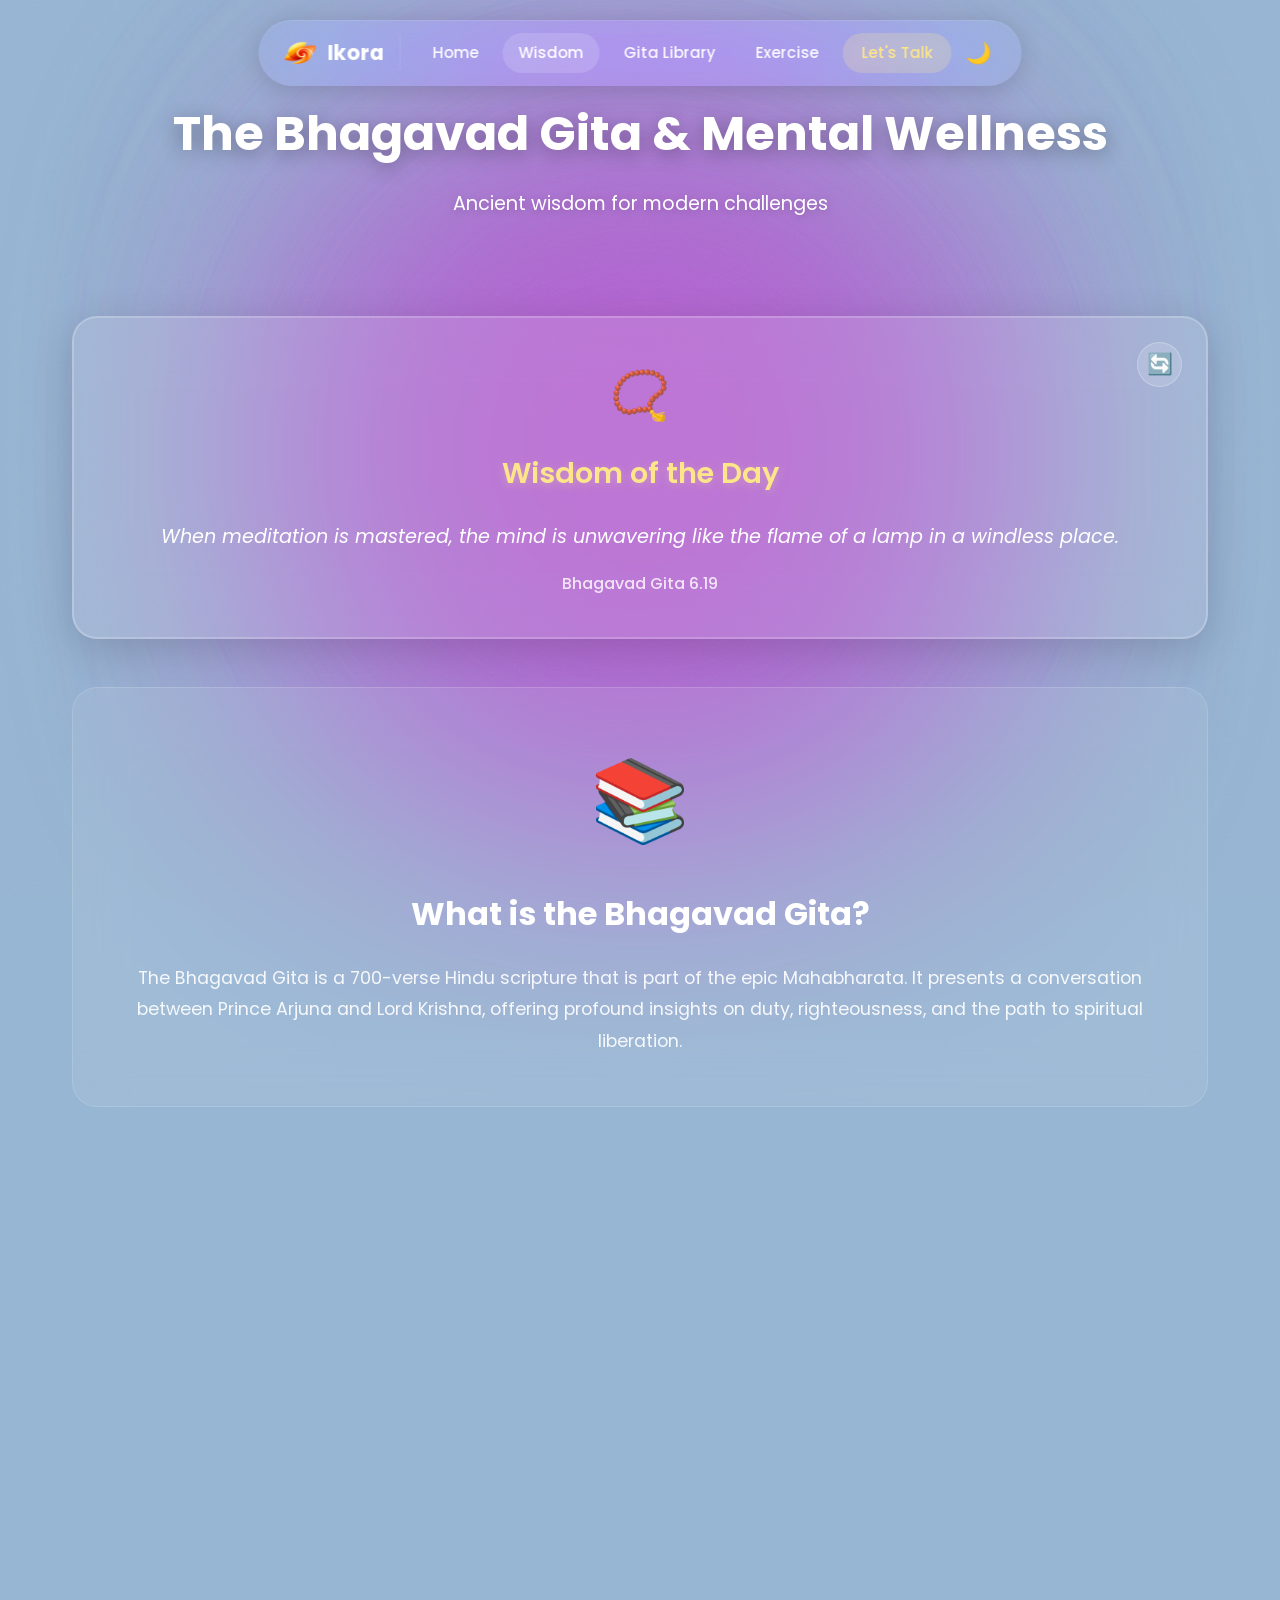
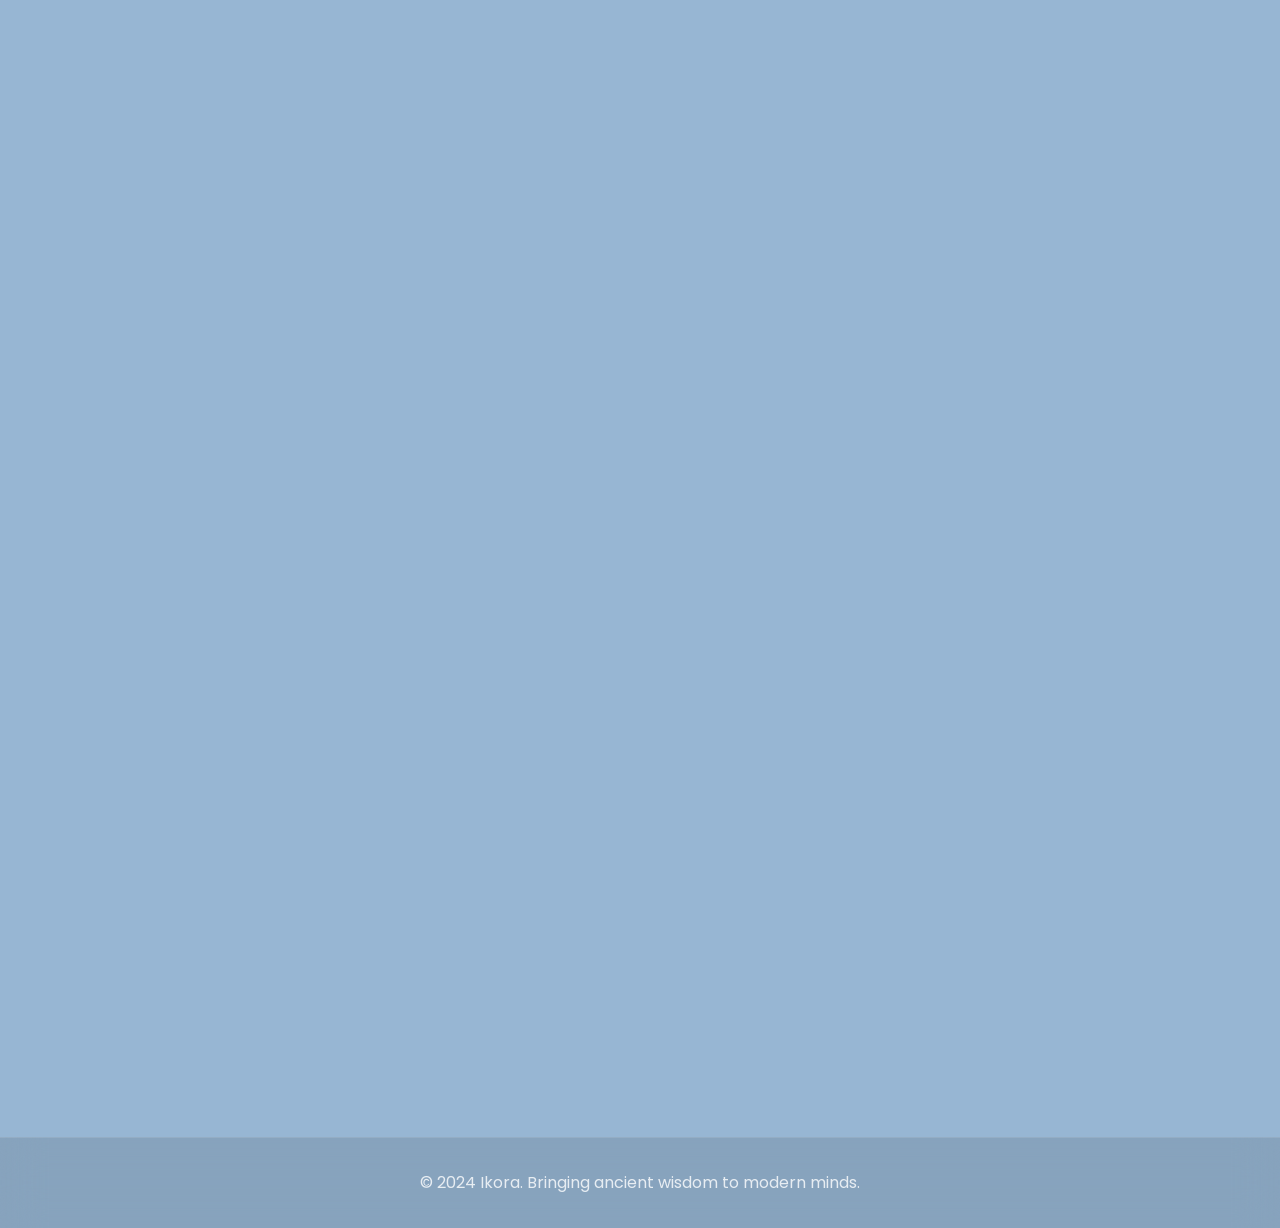
==== about.html @ c4dcc04f "Initial commit: Setup Ikora project structure and documentation - Added custom HTML/CSS/JS frontend " ====
<!DOCTYPE html>
<html lang="en">
<head>
    <meta charset="UTF-8">
    <meta name="viewport" content="width=device-width, initial-scale=1.0">
    <title>Wisdom - Ikora</title>
    <link rel="stylesheet" href="css/styles-new.css">
    <link rel="preconnect" href="https://fonts.googleapis.com">
    <link rel="preconnect" href="https://fonts.gstatic.com" crossorigin>
    <link href="https://fonts.googleapis.com/css2?family=Poppins:wght@300;400;500;600;700&display=swap" rel="stylesheet">
</head>
<body>
    <!-- Page Transition Overlay -->
    <div class="page-transition"></div>
    
    <!-- Background Color Orbs -->
    <div class="color-orb-bg orb-bg-1"></div>
    <div class="color-orb-bg orb-bg-2"></div>
    <div class="color-orb-bg orb-bg-3"></div>
    <div class="color-orb-bg orb-bg-4"></div>
    <div class="color-orb-bg orb-bg-5"></div>
    <div class="color-orb-bg orb-bg-6"></div>
    
    <nav class="navbar">
        <div class="nav-container">
            <div class="logo">
                <img src="assets/ikora.png" alt="Ikora Logo" class="logo-image">
                <span class="logo-text">Ikora</span>
            </div>
            <ul class="nav-links">
                <li><a href="index.html" class="page-link">Home</a></li>
                <li><a href="about.html" class="active page-link">Wisdom</a></li>
                <li><a href="gita-library.html" class="page-link">Gita Library</a></li>
                <li><a href="exercise.html" class="page-link">Exercise</a></li>
                <li><a href="auth.html" class="btn-nav page-link">Let's Talk</a></li>
                <li><button class="theme-toggle" id="themeToggle" title="Toggle Dark Mode">
                    <span class="theme-icon">🌙</span>
                </button></li>
            </ul>
        </div>
    </nav>

    <section class="about-hero">
        <h1>The Bhagavad Gita & Mental Wellness</h1>
        <p>Ancient wisdom for modern challenges</p>
    </section>

    <section class="content-section">
        <div class="content-container">
            <!-- Quote of the Day -->
            <div class="quote-of-day" id="quoteOfDay">
                <div class="quote-icon">📿</div>
                <h3 class="quote-title">Wisdom of the Day</h3>
                <p class="quote-text" id="quoteText"></p>
                <p class="quote-reference" id="quoteReference"></p>
                <button class="quote-refresh" id="refreshQuote" title="New Quote">🔄</button>
            </div>

            <div class="wisdom-card-transparent">
                <div class="wisdom-icon">📚</div>
                <h2>What is the Bhagavad Gita?</h2>
                <p>The Bhagavad Gita is a 700-verse Hindu scripture that is part of the epic Mahabharata. It presents a conversation between Prince Arjuna and Lord Krishna, offering profound insights on duty, righteousness, and the path to spiritual liberation.</p>
            </div>

            <div class="wisdom-card-transparent">
                <div class="wisdom-icon">🧘‍♀️</div>
                <h2>Mental Wellness Through Gita</h2>
                <p>The Gita addresses universal human concerns: anxiety, purpose, duty, and inner peace. Its teachings provide practical wisdom for managing stress, finding clarity, and cultivating mental resilience in daily life.</p>
            </div>

            <div class="key-teachings">
                <h2>Key Teachings for Wellness</h2>
                <div class="teachings-grid-flow">
                    <div class="teaching-flow-card">
                        <div class="teaching-icon">🎯</div>
                        <div class="teaching-number">1</div>
                        <h3>Detachment from Results</h3>
                        <p>Focus on your actions, not outcomes. This reduces anxiety and helps you stay present.</p>
                    </div>
                    <div class="flow-arrow">→</div>
                    <div class="teaching-flow-card">
                        <div class="teaching-icon">💡</div>
                        <div class="teaching-number">2</div>
                        <h3>Self-Knowledge</h3>
                        <p>Understanding your true nature brings peace and clarity beyond temporary emotions.</p>
                    </div>
                    <div class="flow-arrow">→</div>
                    <div class="teaching-flow-card">
                        <div class="teaching-icon">⚖️</div>
                        <div class="teaching-number">3</div>
                        <h3>Equanimity</h3>
                        <p>Maintain balance in success and failure, pleasure and pain.</p>
                    </div>
                    <div class="flow-arrow">→</div>
                    <div class="teaching-flow-card">
                        <div class="teaching-icon">🌟</div>
                        <div class="teaching-number">4</div>
                        <h3>Dharma (Purpose)</h3>
                        <p>Living aligned with your purpose brings fulfillment and reduces inner conflict.</p>
                    </div>
                </div>
            </div>

            <div class="cta-section-transparent">
                <div class="cta-icon"><img src="assets/ikora.png" alt="Ikora" class="cta-logo-image"></div>
                <h2>Ready to Experience This Wisdom?</h2>
                <p>Start your journey with our AI-powered Gita companion</p>
                <a href="auth.html" class="btn btn-primary">Let's Talk</a>
            </div>
        </div>
    </section>

    <footer class="footer">
        <p>&copy; 2024 Ikora. Bringing ancient wisdom to modern minds.</p>
    </footer>

    <script src="js/config.js"></script>
    <script src="js/script.js"></script>
</body>
</html>
---- css/styles-new.css ----
* {
    margin: 0;
    padding: 0;
    box-sizing: border-box;
}

:root {
    --sky-blue: #B8D4E8;
    --soft-purple: #A78BFA;
    --soft-pink: #F0ABFC;
    --soft-cyan: #67E8F9;
    --cream-yellow: #FDE68A;
    --white: #FFFFFF;
    --text-light: rgba(255, 255, 255, 0.95);
    --text-lighter: rgba(255, 255, 255, 0.75);
}

body {
    font-family: 'Poppins', sans-serif;
    background: #97b6d3;
    color: var(--white);
    line-height: 1.6;
    min-height: 100vh;
    position: relative;
    overflow-x: hidden;
    margin: 0;
    padding: 0;
}

/* Grain texture overlay */
body::before {
    content: '';
    position: fixed;
    top: 0;
    left: 0;
    width: 100%;
    height: 100%;
    background-image: url("data:image/svg+xml,%3Csvg viewBox='0 0 400 400' xmlns='http://www.w3.org/2000/svg'%3E%3Cfilter id='noiseFilter'%3E%3CfeTurbulence type='fractalNoise' baseFrequency='0.9' numOctaves='4' stitchTiles='stitch'/%3E%3C/filter%3E%3Crect width='100%25' height='100%25' filter='url(%23noiseFilter)'/%3E%3C/svg%3E");
    opacity: 0.05;
    pointer-events: none;
    z-index: 1;
}

/* Animated Color Orb Effect Behind IKORA - REMOVED */
.color-orb {
    display: none;
}

/* Additional background orbs - CIRCULAR MOTION AROUND IKORA */
.color-orb-bg {
    position: fixed;
    border-radius: 50%;
    filter: blur(140px);
    z-index: 0;
    pointer-events: none;
}

.orb-bg-1 {
    width: 550px;
    height: 550px;
    background: radial-gradient(circle, rgba(138, 43, 226, 0.85), rgba(147, 51, 234, 0.7));
    top: 50%;
    left: 50%;
    margin-left: -275px;
    margin-top: -275px;
    animation: orbCircle1 25s linear infinite;
}

.orb-bg-2 {
    width: 600px;
    height: 600px;
    background: radial-gradient(circle, rgba(236, 72, 153, 0.75), rgba(240, 171, 252, 0.85));
    top: 50%;
    left: 50%;
    margin-left: -300px;
    margin-top: -300px;
    animation: orbCircle2 30s linear infinite;
}

.orb-bg-3 {
    width: 500px;
    height: 500px;
    background: radial-gradient(circle, rgba(34, 211, 238, 0.7), rgba(103, 232, 249, 0.8));
    top: 50%;
    left: 50%;
    margin-left: -250px;
    margin-top: -250px;
    animation: orbCircle3 28s linear infinite reverse;
}

.orb-bg-4 {
    width: 450px;
    height: 450px;
    background: radial-gradient(circle, rgba(147, 51, 234, 0.7), rgba(168, 85, 247, 0.6));
    top: 50%;
    left: 50%;
    margin-left: -225px;
    margin-top: -225px;
    animation: orbCircle4 32s linear infinite;
}

.orb-bg-5 {
    width: 520px;
    height: 520px;
    background: radial-gradient(circle, rgba(219, 39, 119, 0.65), rgba(236, 72, 153, 0.75));
    top: 50%;
    left: 50%;
    margin-left: -260px;
    margin-top: -260px;
    animation: orbCircle5 27s linear infinite reverse;
}

.orb-bg-6 {
    width: 480px;
    height: 480px;
    background: radial-gradient(circle, rgba(168, 85, 247, 0.6), rgba(192, 132, 252, 0.7));
    top: 50%;
    left: 50%;
    margin-left: -240px;
    margin-top: -240px;
    animation: orbCircle6 29s linear infinite;
}

@keyframes orbCircle1 {
    0% {
        transform: translate(0, -400px) scale(1);
    }
    25% {
        transform: translate(400px, 0) scale(1.1);
    }
    50% {
        transform: translate(0, 400px) scale(1);
    }
    75% {
        transform: translate(-400px, 0) scale(0.95);
    }
    100% {
        transform: translate(0, -400px) scale(1);
    }
}

@keyframes orbCircle2 {
    0% {
        transform: translate(-350px, -350px) scale(1);
    }
    25% {
        transform: translate(350px, -350px) scale(1.08);
    }
    50% {
        transform: translate(350px, 350px) scale(1);
    }
    75% {
        transform: translate(-350px, 350px) scale(0.98);
    }
    100% {
        transform: translate(-350px, -350px) scale(1);
    }
}

@keyframes orbCircle3 {
    0% {
        transform: translate(450px, 0) scale(1);
    }
    25% {
        transform: translate(0, 450px) scale(1.05);
    }
    50% {
        transform: translate(-450px, 0) scale(1);
    }
    75% {
        transform: translate(0, -450px) scale(0.96);
    }
    100% {
        transform: translate(450px, 0) scale(1);
    }
}

@keyframes orbCircle4 {
    0% {
        transform: translate(300px, -300px) scale(1);
    }
    25% {
        transform: translate(300px, 300px) scale(1.12);
    }
    50% {
        transform: translate(-300px, 300px) scale(1);
    }
    75% {
        transform: translate(-300px, -300px) scale(0.94);
    }
    100% {
        transform: translate(300px, -300px) scale(1);
    }
}

@keyframes orbCircle5 {
    0% {
        transform: translate(0, 380px) scale(1);
    }
    25% {
        transform: translate(-380px, 0) scale(1.06);
    }
    50% {
        transform: translate(0, -380px) scale(1);
    }
    75% {
        transform: translate(380px, 0) scale(0.97);
    }
    100% {
        transform: translate(0, 380px) scale(1);
    }
}

@keyframes orbCircle6 {
    0% {
        transform: translate(-420px, 0) scale(1);
    }
    25% {
        transform: translate(0, -420px) scale(1.09);
    }
    50% {
        transform: translate(420px, 0) scale(1);
    }
    75% {
        transform: translate(0, 420px) scale(0.93);
    }
    100% {
        transform: translate(-420px, 0) scale(1);
    }
}

@keyframes orbPulse {
    0%, 100% {
        transform: scale(1);
        opacity: 0.8;
    }
    50% {
        transform: scale(1.08);
        opacity: 0.9;
    }
}

@keyframes orbMove {
    0%, 100% {
        transform: translate(0, 0) rotate(0deg);
    }
    25% {
        transform: translate(15px, -15px) rotate(90deg);
    }
    50% {
        transform: translate(0, -20px) rotate(180deg);
    }
    75% {
        transform: translate(-15px, -15px) rotate(270deg);
    }
}

/* Chevron Arrows - HIDDEN */
.chevron-decoration {
    display: none;
}

/* Twinkling Blurry Stars */
.stars-container {
    position: fixed;
    top: 0;
    left: 0;
    width: 100%;
    height: 100%;
    z-index: 1;
    pointer-events: none;
    overflow: hidden;
}

.twinkle-star {
    position: absolute;
    background: white;
    border-radius: 50%;
    animation: starTwinkle 3s ease-in-out infinite;
}

.star-tiny {
    width: 1px;
    height: 1px;
    box-shadow: 0 0 4px 2px rgba(255, 255, 255, 0.9), 0 0 8px 4px rgba(255, 255, 255, 0.6);
}

.star-small {
    width: 2px;
    height: 2px;
    box-shadow: 0 0 6px 3px rgba(255, 255, 255, 1), 0 0 12px 6px rgba(255, 255, 255, 0.7);
}

@keyframes starTwinkle {
    0%, 100% {
        opacity: 0.2;
        transform: scale(0.8);
    }
    50% {
        opacity: 1;
        transform: scale(1.2);
    }
}

/* Navbar - Floating Dock Design */
.navbar {
    background: transparent;
    border: none;
    outline: none;
    position: fixed;
    top: 20px;
    left: 50%;
    transform: translateX(-50%);
    z-index: 1000;
    width: auto;
    max-width: 95%;
    padding: 0;
}

.nav-container {
    max-width: auto;
    margin: 0;
    padding: 0.8rem 1.5rem;
    display: flex;
    justify-content: center;
    align-items: center;
    gap: 1rem;
    background: rgba(255, 255, 255, 0.08);
    backdrop-filter: blur(40px) saturate(180%);
    -webkit-backdrop-filter: blur(40px) saturate(180%);
    border: none;
    outline: none;
    border-radius: 50px;
    box-shadow: 0 4px 24px rgba(0, 0, 0, 0.15),
                inset 0 1px 0 rgba(255, 255, 255, 0.1);
    position: relative;
    min-height: 60px;
    white-space: nowrap;
}

.logo {
    display: flex;
    align-items: center;
    gap: 0.6rem;
    font-size: 1.3rem;
    font-weight: 700;
    color: var(--white);
    text-decoration: none;
    padding-right: 1rem;
    border-right: 1px solid rgba(255, 255, 255, 0.1);
}

.logo-image {
    width: 35px;
    height: 35px;
    object-fit: contain;
    animation: float 3s ease-in-out infinite;
}

.logo-text {
    font-size: 1.3rem;
}

.om-symbol {
    font-size: 2rem;
    animation: float 3s ease-in-out infinite;
}

@keyframes float {
    0%, 100% { transform: translateY(0); }
    50% { transform: translateY(-8px); }
}

.nav-links {
    display: flex;
    list-style: none;
    gap: 0.5rem;
    align-items: center;
    flex-wrap: nowrap;
    margin: 0;
    padding: 0;
}

.nav-links li {
    margin: 0;
    flex-shrink: 0;
}

.nav-links a {
    text-decoration: none;
    color: var(--text-light);
    font-weight: 500;
    font-size: 0.95rem;
    transition: all 0.3s;
    position: relative;
    padding: 0.5rem 1rem;
    border-radius: 25px;
    display: block;
}

.nav-links a:hover,
.nav-links a.active {
    background: rgba(255, 255, 255, 0.15);
    color: var(--white);
}

.nav-links a::after {
    display: none;
}

.btn-nav {
    background: rgba(253, 230, 138, 0.2) !important;
    backdrop-filter: blur(10px);
    padding: 0.5rem 1.2rem !important;
    border-radius: 25px !important;
    border: none !important;
    color: var(--cream-yellow) !important;
    font-weight: 600;
}

.btn-nav:hover {
    background: rgba(253, 230, 138, 0.3) !important;
    transform: translateY(-2px);
    box-shadow: 0 4px 12px rgba(253, 230, 138, 0.3);
}

.theme-toggle {
    background: transparent;
    border: none;
    border-radius: 50%;
    width: 38px;
    height: 38px;
    display: flex;
    align-items: center;
    justify-content: center;
    cursor: pointer;
    transition: all 0.3s ease;
    font-size: 1.1rem;
    padding: 0;
    position: relative;
    z-index: 10;
}

.theme-toggle:hover {
    background: rgba(255, 255, 255, 0.15);
    transform: rotate(180deg) scale(1.1);
}

.theme-icon {
    font-size: 1.3rem;
    display: block;
}

.user-greeting {
    color: var(--text-light);
    font-weight: 500;
    padding: 0.5rem 1rem;
    background: rgba(255, 255, 255, 0.1);
    border-radius: 25px;
    font-size: 0.9rem;
    white-space: nowrap;
    max-width: 150px;
    overflow: hidden;
    text-overflow: ellipsis;
}

/* Hero Section - Main Design from Image */
.hero {
    max-width: 100%;
    margin: 0;
    padding: 0;
    min-height: 100vh;
    display: flex;
    align-items: center;
    justify-content: center;
    position: relative;
    z-index: 2;
    padding-top: 80px;
}

.hero-content-center {
    text-align: center;
    width: 100%;
    padding: 2rem;
    position: relative;
    z-index: 2;
}

/* Position color orb behind IKORA text */
.hero-content-center .color-orb {
    position: absolute;
    top: 50%;
    left: 50%;
    transform: translate(-50%, -50%);
    z-index: 0;
}

.hero-tagline-top {
    font-size: 1rem;
    color: rgba(255, 255, 255, 0.95);
    margin-bottom: 2rem;
    font-weight: 400;
    letter-spacing: 0.3px;
    animation: fadeInSlideRight 1s ease-out 0.5s backwards;
    position: absolute;
    top: 10%;
    right: 5%;
    z-index: 2;
    text-align: right;
    max-width: 400px;
}

.hero-title-large {
    font-size: 12rem;
    font-weight: 700;
    color: var(--cream-yellow);
    letter-spacing: 0.1em;
    margin: 0;
    text-shadow: 0 0 40px rgba(253, 230, 138, 0.4),
                 0 0 80px rgba(253, 230, 138, 0.2);
    animation: titleGlow 4s ease-in-out infinite, popUpFromBottom 1.5s cubic-bezier(0.68, -0.55, 0.265, 1.55);
    line-height: 1;
    position: relative;
    z-index: 2;
}

@keyframes popUpFromBottom {
    0% {
        transform: translateY(200px) scale(0.5);
        opacity: 0;
    }
    100% {
        transform: translateY(0) scale(1);
        opacity: 1;
    }
}

@keyframes titleGlow {
    0%, 100% {
        text-shadow: 0 0 40px rgba(253, 230, 138, 0.4),
                     0 0 80px rgba(253, 230, 138, 0.2);
    }
    50% {
        text-shadow: 0 0 60px rgba(253, 230, 138, 0.6),
                     0 0 100px rgba(253, 230, 138, 0.3);
    }
}

@keyframes fadeIn {
    from { opacity: 0; }
    to { opacity: 1; }
}

@keyframes fadeInUp {
    from {
        opacity: 0;
        transform: translateY(30px);
    }
    to {
        opacity: 1;
        transform: translateY(0);
    }
}

.hero-tagline-bottom {
    font-size: 1.1rem;
    color: rgba(255, 255, 255, 0.95);
    margin-top: 3rem;
    font-weight: 400;
    letter-spacing: 0.3px;
    animation: fadeInSlideLeft 1s ease-out 0.7s backwards;
    position: absolute;
    bottom: 15%;
    left: 3%;
    z-index: 2;
    text-align: left;
    max-width: 400px;
}

@keyframes fadeInSlideRight {
    0% {
        transform: translateX(-50px);
        opacity: 0;
    }
    100% {
        transform: translateX(0);
        opacity: 1;
    }
}

@keyframes fadeInSlideLeft {
    0% {
        transform: translateX(50px);
        opacity: 0;
    }
    100% {
        transform: translateX(0);
        opacity: 1;
    }
}
/* Buttons */
.btn {
    padding: 1rem 2.5rem;
    border-radius: 50px;
    text-decoration: none;
    font-weight: 600;
    transition: all 0.3s ease;
    display: inline-block;
    border: none;
    cursor: pointer;
    font-size: 1rem;
}

.btn-primary {
    background: rgba(253, 230, 138, 0.9);
    color: #6B3B4A;
    border: 2px solid rgba(255, 255, 255, 0.3);
    box-shadow: 0 8px 32px rgba(253, 230, 138, 0.3);
}

.btn-primary:hover {
    background: rgba(253, 230, 138, 1);
    transform: translateY(-3px);
    box-shadow: 0 12px 40px rgba(253, 230, 138, 0.5);
}

.btn-secondary {
    background: rgba(255, 255, 255, 0.15);
    color: var(--white);
    border: 2px solid rgba(255, 255, 255, 0.3);
    backdrop-filter: blur(10px);
}

.btn-secondary:hover {
    background: rgba(255, 255, 255, 0.25);
    transform: translateY(-3px);
}

/* Features Section */
.features {
    max-width: 1200px;
    margin: 4rem auto;
    padding: 4rem 2rem;
    position: relative;
    z-index: 2;
}

.section-title {
    text-align: center;
    font-size: 2.5rem;
    color: var(--white);
    margin-bottom: 3rem;
    text-shadow: 0 2px 20px rgba(0, 0, 0, 0.1);
}

.features-grid {
    display: grid;
    grid-template-columns: repeat(auto-fit, minmax(280px, 1fr));
    gap: 2rem;
}

.feature-card {
    background: rgba(255, 255, 255, 0.1);
    backdrop-filter: blur(20px);
    border: 1px solid rgba(255, 255, 255, 0.2);
    padding: 2.5rem;
    border-radius: 25px;
    text-align: center;
    transition: all 0.3s ease;
}

.feature-card:hover {
    transform: translateY(-10px);
    background: rgba(255, 255, 255, 0.15);
    box-shadow: 0 20px 60px rgba(0, 0, 0, 0.15);
}

.feature-icon {
    font-size: 3.5rem;
    margin-bottom: 1rem;
}

.feature-card h3 {
    color: var(--white);
    margin-bottom: 0.8rem;
    font-size: 1.3rem;
}

.feature-card p {
    color: var(--text-lighter);
    line-height: 1.6;
}

/* About Ikora Section */
.about-ikora {
    padding: 4rem 2rem;
    position: relative;
    z-index: 2;
}

/* Quote of the Day */
.quote-of-day {
    background: rgba(255, 255, 255, 0.12);
    backdrop-filter: blur(30px);
    border: 2px solid rgba(255, 255, 255, 0.2);
    border-radius: 25px;
    padding: 2.5rem;
    margin-bottom: 3rem;
    text-align: center;
    position: relative;
    box-shadow: 0 10px 40px rgba(0, 0, 0, 0.15);
    transition: all 0.3s ease;
}

.quote-of-day:hover {
    transform: translateY(-5px);
    box-shadow: 0 15px 50px rgba(0, 0, 0, 0.2);
}

.quote-icon {
    font-size: 3rem;
    margin-bottom: 1rem;
    animation: float 3s ease-in-out infinite;
}

.quote-title {
    font-size: 1.8rem;
    color: var(--cream-yellow);
    margin-bottom: 1.5rem;
    font-weight: 600;
    text-shadow: 0 2px 10px rgba(253, 230, 138, 0.3);
}

.quote-text {
    font-size: 1.2rem;
    line-height: 1.8;
    color: var(--white);
    font-style: italic;
    margin-bottom: 1rem;
    padding: 0 1rem;
    transition: opacity 0.3s ease;
}

.quote-reference {
    font-size: 1rem;
    color: rgba(255, 255, 255, 0.8);
    font-weight: 500;
    transition: opacity 0.3s ease;
}

.quote-refresh {
    position: absolute;
    top: 1.5rem;
    right: 1.5rem;
    background: rgba(255, 255, 255, 0.15);
    border: 1px solid rgba(255, 255, 255, 0.25);
    border-radius: 50%;
    width: 45px;
    height: 45px;
    display: flex;
    align-items: center;
    justify-content: center;
    cursor: pointer;
    font-size: 1.3rem;
    transition: all 0.3s ease;
}

.quote-refresh:hover {
    background: rgba(255, 255, 255, 0.25);
    transform: rotate(180deg) scale(1.1);
}

/* Testimonials Section */
.testimonials-section {
    margin-top: 4rem;
    padding: 3rem 0;
}

.testimonials-carousel {
    position: relative;
    max-width: 800px;
    margin: 0 auto;
    padding: 0 60px;
}

.testimonials-container {
    position: relative;
    min-height: 350px;
}

.testimonial-card {
    background: rgba(255, 255, 255, 0.1);
    backdrop-filter: blur(25px);
    border: 1px solid rgba(255, 255, 255, 0.2);
    border-radius: 25px;
    padding: 2.5rem;
    position: absolute;
    top: 0;
    left: 0;
    width: 100%;
    opacity: 0;
    transform: translateX(100px);
    transition: all 0.5s ease;
    pointer-events: none;
}

.testimonial-card.active {
    opacity: 1;
    transform: translateX(0);
    pointer-events: auto;
}

.testimonial-stars {
    font-size: 1.5rem;
    margin-bottom: 1.5rem;
    text-align: center;
}

.testimonial-text {
    font-size: 1.1rem;
    line-height: 1.8;
    color: var(--white);
    font-style: italic;
    margin-bottom: 2rem;
    text-align: center;
}

.testimonial-author {
    display: flex;
    align-items: center;
    justify-content: center;
    gap: 1rem;
}

.author-avatar {
    width: 60px;
    height: 60px;
    background: rgba(255, 255, 255, 0.15);
    border: 2px solid rgba(255, 255, 255, 0.25);
    border-radius: 50%;
    display: flex;
    align-items: center;
    justify-content: center;
    font-size: 2rem;
}

.author-info {
    text-align: left;
}

.author-name {
    font-size: 1.1rem;
    font-weight: 600;
    color: var(--white);
    margin: 0;
}

.author-role {
    font-size: 0.9rem;
    color: rgba(255, 255, 255, 0.7);
    margin: 0;
}

.carousel-btn {
    position: absolute;
    top: 50%;
    transform: translateY(-50%);
    background: rgba(255, 255, 255, 0.15);
    border: 1px solid rgba(255, 255, 255, 0.25);
    border-radius: 50%;
    width: 50px;
    height: 50px;
    display: flex;
    align-items: center;
    justify-content: center;
    font-size: 2rem;
    color: var(--white);
    cursor: pointer;
    transition: all 0.3s ease;
    z-index: 10;
}

.carousel-btn:hover {
    background: rgba(255, 255, 255, 0.25);
    transform: translateY(-50%) scale(1.1);
}

.prev-btn {
    left: 0;
}

.next-btn {
    right: 0;
}

.carousel-dots {
    display: flex;
    justify-content: center;
    gap: 0.8rem;
    margin-top: 2rem;
}

.carousel-dot {
    width: 12px;
    height: 12px;
    background: rgba(255, 255, 255, 0.3);
    border-radius: 50%;
    cursor: pointer;
    transition: all 0.3s ease;
}

.carousel-dot.active {
    background: var(--cream-yellow);
    transform: scale(1.3);
}

.carousel-dot:hover {
    background: rgba(255, 255, 255, 0.5);
}

/* Breathing Exercise */
.breathing-exercise {
    margin-top: 4rem;
    padding: 3rem 2rem;
    text-align: center;
    background: rgba(255, 255, 255, 0.08);
    backdrop-filter: blur(25px);
    border: 1px solid rgba(255, 255, 255, 0.15);
    border-radius: 30px;
}

.breathing-subtitle {
    font-size: 1.1rem;
    color: rgba(255, 255, 255, 0.8);
    margin-bottom: 2rem;
}

.breathing-container {
    display: flex;
    justify-content: center;
    align-items: center;
    min-height: 350px;
    margin-bottom: 2rem;
}

.breathing-circle-animated {
    width: 150px;
    height: 150px;
    border-radius: 50%;
    background: linear-gradient(135deg, var(--soft-purple), var(--soft-pink));
    display: flex;
    align-items: center;
    justify-content: center;
    box-shadow: 0 0 30px rgba(167, 139, 250, 0.4);
    transition: all 0.3s ease;
}

.breathing-circle-animated.active.inhale {
    animation: breatheIn 4s ease-in-out;
}

.breathing-circle-animated.active.exhale {
    animation: breatheOut 4s ease-in-out;
}

.breathing-circle-animated.active.hold {
    transform: scale(1);
}

.breathing-text {
    font-size: 1.3rem;
    font-weight: 600;
    color: var(--white);
    text-shadow: 0 2px 10px rgba(0, 0, 0, 0.3);
}

@keyframes breatheIn {
    0% {
        transform: scale(1);
        box-shadow: 0 0 30px rgba(167, 139, 250, 0.4);
    }
    100% {
        transform: scale(1.8);
        box-shadow: 0 0 60px rgba(167, 139, 250, 0.8);
    }
}

@keyframes breatheOut {
    0% {
        transform: scale(1.8);
        box-shadow: 0 0 60px rgba(167, 139, 250, 0.8);
    }
    100% {
        transform: scale(1);
        box-shadow: 0 0 30px rgba(167, 139, 250, 0.4);
    }
}

/* Breathing Exercise - Additional Styles */
.breathing-description {
    font-size: 1rem;
    line-height: 1.8;
    color: rgba(255, 255, 255, 0.85);
    margin-bottom: 2rem;
    text-align: center;
    max-width: 800px;
    margin-left: auto;
    margin-right: auto;
}

.breathing-benefits {
    margin-top: 3rem;
    padding-top: 3rem;
    border-top: 1px solid rgba(255, 255, 255, 0.15);
}

.breathing-benefits h3 {
    font-size: 1.8rem;
    color: var(--white);
    text-align: center;
    margin-bottom: 2rem;
}

/* Coming Soon Section */
.coming-soon-section {
    margin-top: 4rem;
    padding: 3rem 0;
}

.coming-soon-grid {
    display: grid;
    grid-template-columns: repeat(auto-fit, minmax(280px, 1fr));
    gap: 2rem;
    margin-top: 2rem;
}

.coming-soon-card {
    background: rgba(255, 255, 255, 0.08);
    backdrop-filter: blur(25px);
    border: 1px solid rgba(255, 255, 255, 0.15);
    border-radius: 25px;
    padding: 2.5rem;
    text-align: center;
    position: relative;
    transition: all 0.3s ease;
}

.coming-soon-card:hover {
    transform: translateY(-5px);
    background: rgba(255, 255, 255, 0.12);
    box-shadow: 0 15px 50px rgba(0, 0, 0, 0.2);
}

.coming-soon-icon {
    font-size: 4rem;
    margin-bottom: 1.5rem;
    animation: float 3s ease-in-out infinite;
}

.coming-soon-card h3 {
    font-size: 1.5rem;
    color: var(--white);
    margin-bottom: 1rem;
}

.coming-soon-card p {
    color: rgba(255, 255, 255, 0.8);
    line-height: 1.6;
    margin-bottom: 1.5rem;
}

.coming-soon-badge {
    display: inline-block;
    background: linear-gradient(135deg, var(--soft-purple), var(--soft-pink));
    color: var(--white);
    padding: 0.5rem 1.2rem;
    border-radius: 20px;
    font-size: 0.85rem;
    font-weight: 600;
    box-shadow: 0 4px 15px rgba(167, 139, 250, 0.3);
}

.content-wrapper {
    max-width: 1200px;
    margin: 0 auto;
}

.intro-section, .how-it-works, .inspiration-section, .why-gita {
    margin-bottom: 4rem;
}

.content-title {
    font-size: 2.5rem;
    color: var(--white);
    text-align: center;
    margin-bottom: 2rem;
    text-shadow: 0 2px 20px rgba(0, 0, 0, 0.1);
}

.content-text {
    font-size: 1.1rem;
    line-height: 1.8;
    color: var(--text-light);
    margin-bottom: 1.5rem;
    text-align: justify;
    padding: 1.5rem 2rem;
}

.work-steps {
    display: grid;
    grid-template-columns: repeat(auto-fit, minmax(300px, 1fr));
    gap: 2rem;
    margin-top: 2rem;
}

.step-card {
    background: rgba(255, 255, 255, 0.1);
    backdrop-filter: blur(20px);
    padding: 2rem;
    border-radius: 20px;
    border: 1px solid rgba(255, 255, 255, 0.2);
    text-align: center;
    transition: all 0.3s ease;
}

.step-card:hover {
    transform: translateY(-10px);
    background: rgba(255, 255, 255, 0.15);
}

.step-number {
    width: 60px;
    height: 60px;
    background: linear-gradient(135deg, var(--soft-purple), var(--soft-pink));
    border-radius: 50%;
    display: flex;
    align-items: center;
    justify-content: center;
    font-size: 2rem;
    font-weight: bold;
    color: var(--white);
    margin: 0 auto 1.5rem;
}

.step-card h3 {
    font-size: 1.5rem;
    color: var(--white);
    margin-bottom: 1rem;
}

.step-card p {
    color: var(--text-lighter);
    line-height: 1.6;
}

.benefits-grid {
    display: flex;
    flex-wrap: nowrap;
    justify-content: center;
    align-items: stretch;
    gap: 1.5rem;
    margin-top: 2rem;
    overflow-x: auto;
    padding: 1rem 0;
}

.benefit-item {
    background: rgba(255, 255, 255, 0.1);
    backdrop-filter: blur(20px);
    padding: 2rem;
    border-radius: 20px;
    border: 1px solid rgba(255, 255, 255, 0.2);
    text-align: center;
    transition: all 0.3s ease;
    flex: 0 0 auto;
    width: 220px;
    min-width: 220px;
    display: flex;
    flex-direction: column;
    justify-content: flex-start;
}

.benefit-item:hover {
    transform: scale(1.05);
    background: rgba(255, 255, 255, 0.15);
}

.benefit-icon {
    font-size: 3rem;
    display: block;
    margin-bottom: 1rem;
}

.benefit-item h4 {
    font-size: 1.3rem;
    color: var(--white);
    margin-bottom: 1rem;
}

.benefit-item p {
    color: var(--text-lighter);
    line-height: 1.6;
}

.cta-final {
    text-align: center;
    padding: 3rem 2rem;
    background: rgba(255, 255, 255, 0.1);
    backdrop-filter: blur(20px);
    border-radius: 30px;
    border: 1px solid rgba(255, 255, 255, 0.2);
    margin-top: 4rem;
}

.cta-final h2 {
    font-size: 2.5rem;
    color: var(--white);
    margin-bottom: 1rem;
}

.cta-final p {
    font-size: 1.2rem;
    color: var(--text-light);
    margin-bottom: 2rem;
}

.btn-large {
    padding: 1.2rem 3rem;
    font-size: 1.2rem;
}

/* Dashboard & Chat Styles */
.dashboard-container {
    display: grid;
    grid-template-columns: 320px 1fr;
    max-width: 1400px;
    margin: 0 auto;
    min-height: calc(100vh - 80px);
    position: relative;
    z-index: 2;
}

.sidebar {
    background: rgba(255, 255, 255, 0.08);
    backdrop-filter: blur(20px);
    border-right: 1px solid rgba(255, 255, 255, 0.15);
    padding: 2rem;
}

.user-profile {
    text-align: center;
    margin-bottom: 2rem;
    padding-bottom: 2rem;
    border-bottom: 1px solid rgba(255, 255, 255, 0.15);
}

.user-avatar {
    width: 90px;
    height: 90px;
    background: rgba(255, 255, 255, 0.15);
    border: 2px solid rgba(255, 255, 255, 0.25);
    border-radius: 50%;
    display: flex;
    align-items: center;
    justify-content: center;
    font-size: 2.5rem;
    margin: 0 auto 1rem;
}

.user-name {
    color: var(--white);
}

.chat-container-single {
    min-height: 100vh;
    display: flex;
    align-items: center;
    justify-content: center;
    padding: 6rem 2rem 2rem;
    position: relative;
    z-index: 2;
}

.chat-card-glass {
    width: 100%;
    max-width: 900px;
    height: 85vh;
    background: rgba(255, 255, 255, 0.08);
    backdrop-filter: blur(30px);
    border: 1px solid rgba(255, 255, 255, 0.15);
    border-radius: 30px;
    display: flex;
    flex-direction: column;
    overflow: hidden;
}

.chat-header-single {
    display: flex;
    align-items: center;
    gap: 1.5rem;
    padding: 2rem 2.5rem;
    background: rgba(255, 255, 255, 0.1);
    border-bottom: 1px solid rgba(255, 255, 255, 0.15);
}

.bot-avatar-header {
    font-size: 3.5rem;
    background: rgba(255, 255, 255, 0.15);
    width: 80px;
    height: 80px;
    border-radius: 50%;
    display: flex;
    align-items: center;
    justify-content: center;
    border: 2px solid rgba(255, 255, 255, 0.25);
}

.chat-avatar-image {
    width: 50px;
    height: 50px;
    object-fit: contain;
}

.header-text h2 {
    color: var(--white);
    font-size: 2rem;
    margin: 0 0 0.3rem 0;
}

.header-text p {
    color: var(--text-lighter);
    margin: 0;
    font-size: 1rem;
}

.chat-messages-single {
    flex: 1;
    overflow-y: auto;
    padding: 2rem 2.5rem;
    display: flex;
    flex-direction: column;
    gap: 1.5rem;
}

.chat-messages-single::-webkit-scrollbar {
    width: 8px;
}

.chat-messages-single::-webkit-scrollbar-track {
    background: rgba(255, 255, 255, 0.05);
}

.chat-messages-single::-webkit-scrollbar-thumb {
    background: rgba(255, 255, 255, 0.2);
    border-radius: 10px;
}

.message {
    display: flex;
    gap: 1rem;
    align-items: flex-start;
}

.bot-message {
    align-self: flex-start;
}

.user-message {
    align-self: flex-end;
    flex-direction: row-reverse;
}

.message-avatar {
    font-size: 2.5rem;
    flex-shrink: 0;
}

.message-avatar-image {
    width: 40px;
    height: 40px;
    object-fit: contain;
}

.message-content {
    background: rgba(255, 255, 255, 0.95);
    padding: 1rem 1.5rem;
    border-radius: 20px;
    max-width: 70%;
    box-shadow: 0 2px 10px rgba(0, 0, 0, 0.1);
}

.message-content p {
    margin: 0;
    color: #333;
    line-height: 1.6;
}

.user-message .message-content {
    background: linear-gradient(135deg, var(--soft-purple), var(--soft-pink));
    color: var(--white);
}

.user-message .message-content p {
    color: white;
}

.chat-input-single {
    padding: 1.5rem 2.5rem 2rem;
    background: rgba(255, 255, 255, 0.1);
    border-top: 1px solid rgba(255, 255, 255, 0.15);
}

.chat-form {
    display: flex;
    gap: 1rem;
}

#chatInput {
    flex: 1;
    padding: 1rem 1.5rem;
    background: rgba(255, 255, 255, 0.1);
    border: 1px solid rgba(255, 255, 255, 0.2);
    border-radius: 50px;
    color: var(--white);
    font-size: 1rem;
    outline: none;
    transition: all 0.3s ease;
    font-family: 'Poppins', sans-serif;
}

#chatInput::placeholder {
    color: rgba(255, 255, 255, 0.5);
}

#chatInput:focus {
    background: rgba(255, 255, 255, 0.15);
    border-color: rgba(255, 255, 255, 0.3);
}

.send-btn-single {
    padding: 1rem 2.5rem;
    background: linear-gradient(135deg, var(--soft-purple), var(--soft-pink));
    backdrop-filter: blur(10px);
    border: 1px solid rgba(255, 255, 255, 0.3);
    border-radius: 50px;
    color: var(--white);
    font-size: 1rem;
    font-weight: 600;
    cursor: pointer;
    transition: all 0.3s ease;
    box-shadow: 0 4px 15px rgba(167, 139, 250, 0.3);
}

.send-btn-single:hover {
    transform: translateY(-2px);
    box-shadow: 0 6px 25px rgba(167, 139, 250, 0.5);
    background: linear-gradient(135deg, rgba(167, 139, 250, 1), rgba(240, 171, 252, 1));
}

/* Auth Page */
.auth-container {
    min-height: 100vh;
    display: flex;
    align-items: center;
    justify-content: center;
    padding: 6rem 2rem 2rem;
    position: relative;
    z-index: 2;
}

.auth-card-wrapper {
    width: 100%;
    max-width: 450px;
}

.auth-card {
    background: rgba(255, 255, 255, 0.1);
    backdrop-filter: blur(30px);
    border: 1px solid rgba(255, 255, 255, 0.25);
    border-radius: 30px;
    padding: 3rem 2.5rem;
    box-shadow: 0 8px 32px rgba(0, 0, 0, 0.2);
    animation: fadeInScale 0.6s ease-out;
}

@keyframes fadeInScale {
    from {
        opacity: 0;
        transform: scale(0.95);
    }
    to {
        opacity: 1;
        transform: scale(1);
    }
}

.auth-header {
    text-align: center;
    margin-bottom: 2rem;
}

.auth-icon {
    font-size: 4.5rem;
    margin-bottom: 1rem;
    animation: float 3s ease-in-out infinite;
}

.auth-logo-image {
    width: 80px;
    height: 80px;
    object-fit: contain;
}

.auth-header h2 {
    color: var(--white);
    font-size: 2rem;
    margin-bottom: 0.5rem;
}

.auth-header p {
    color: var(--text-lighter);
    font-size: 0.95rem;
}

.auth-form {
    margin-bottom: 1.5rem;
}

.form-group {
    margin-bottom: 1.5rem;
}

.form-group label {
    display: block;
    color: var(--white);
    font-weight: 500;
    margin-bottom: 0.5rem;
    font-size: 0.95rem;
}

.form-group input {
    width: 100%;
    padding: 1rem 1.2rem;
    background: rgba(255, 255, 255, 0.12);
    border: 1px solid rgba(255, 255, 255, 0.25);
    border-radius: 15px;
    color: var(--white);
    font-size: 1rem;
    font-family: inherit;
    transition: all 0.3s ease;
}

.form-group input:focus {
    outline: none;
    background: rgba(255, 255, 255, 0.18);
    border-color: rgba(255, 255, 255, 0.4);
    box-shadow: 0 0 0 3px rgba(255, 255, 255, 0.1);
}

.form-group input::placeholder {
    color: rgba(255, 255, 255, 0.5);
}

.form-group small {
    display: block;
    color: rgba(255, 255, 255, 0.5);
    font-size: 0.85rem;
    margin-top: 0.3rem;
}

.error-message {
    display: none;
    padding: 0.75rem 1rem;
    background: rgba(255, 107, 107, 0.2);
    border: 1px solid rgba(255, 107, 107, 0.4);
    border-radius: 10px;
    margin-bottom: 1rem;
    font-size: 0.9rem;
    text-align: center;
    color: var(--white);
}

.btn-full {
    width: 100%;
    padding: 1rem;
    font-size: 1.05rem;
    font-weight: 600;
}

.auth-divider {
    text-align: center;
    margin: 1.5rem 0;
    position: relative;
}

.auth-divider::before,
.auth-divider::after {
    content: '';
    position: absolute;
    top: 50%;
    width: 40%;
    height: 1px;
    background: rgba(255, 255, 255, 0.2);
}

.auth-divider::before {
    left: 0;
}

.auth-divider::after {
    right: 0;
}

.auth-divider span {
    color: rgba(255, 255, 255, 0.5);
    background: transparent;
    padding: 0 1rem;
    font-size: 0.9rem;
}

.auth-switch {
    text-align: center;
    color: var(--text-lighter);
    font-size: 0.95rem;
}

.auth-switch a {
    color: var(--white);
    font-weight: 600;
    text-decoration: none;
    transition: color 0.3s ease;
}

.auth-switch a:hover {
    color: var(--cream-yellow);
}

.user-greeting {
    color: var(--text-light);
    font-weight: 500;
    padding: 0.5rem 1rem;
    background: rgba(255, 255, 255, 0.1);
    border-radius: 20px;
    font-size: 0.9rem;
}

/* Footer */
.footer {
    background: rgba(0, 0, 0, 0.1);
    backdrop-filter: blur(20px);
    border-top: 1px solid rgba(255, 255, 255, 0.1);
    color: rgba(255, 255, 255, 0.8);
    text-align: center;
    padding: 2rem;
    margin-top: 4rem;
    position: relative;
    z-index: 2;
}

/* Particles - Disabled */
.particles {
    display: none;
}

.particle {
    display: none;
}

/* Responsive */
@media (max-width: 1200px) {
    .navbar {
        max-width: 98%;
    }
    
    .nav-container {
        padding: 0.7rem 1.2rem;
        gap: 0.7rem;
    }
    
    .nav-links {
        gap: 0.4rem;
    }
    
    .nav-links a {
        font-size: 0.88rem;
        padding: 0.45rem 0.85rem;
    }
    
    .user-greeting {
        font-size: 0.85rem;
        padding: 0.45rem 0.85rem;
        max-width: 120px;
    }
}

@media (max-width: 1024px) {
    .nav-container {
        padding: 0.7rem 1.2rem;
        gap: 0.8rem;
    }
    
    .nav-links {
        gap: 0.3rem;
    }
    
    .nav-links a {
        font-size: 0.9rem;
        padding: 0.4rem 0.8rem;
    }
    
    .logo {
        gap: 0.5rem;
        padding-right: 0.8rem;
    }
    
    .logo-image {
        width: 30px;
        height: 30px;
    }
    
    .logo-text {
        font-size: 1.1rem;
    }
}

@media (max-width: 768px) {
    .navbar {
        top: 10px;
        width: calc(100% - 20px);
        left: 10px;
        transform: none;
    }
    
    .nav-container {
        padding: 0.6rem 1rem;
        gap: 0.5rem;
        flex-wrap: wrap;
        justify-content: center;
    }
    
    .logo {
        padding-right: 0.5rem;
        border-right: none;
        width: 100%;
        justify-content: center;
        padding-bottom: 0.5rem;
        border-bottom: 1px solid rgba(255, 255, 255, 0.2);
    }
    
    .nav-links {
        gap: 0.3rem;
        font-size: 0.85rem;
        justify-content: center;
        width: 100%;
    }
    
    .nav-links a {
        font-size: 0.85rem;
        padding: 0.4rem 0.7rem;
    }
    
    .logo-image {
        width: 28px;
        height: 28px;
    }
    
    .logo-text {
        font-size: 1rem;
    }
    
    .theme-toggle {
        width: 34px;
        height: 34px;
        font-size: 1rem;
    }
    
    .btn-nav {
        padding: 0.4rem 1rem !important;
        font-size: 0.85rem !important;
    }
    
    .user-greeting {
        font-size: 0.8rem;
        padding: 0.4rem 0.8rem;
    }
    
    .hero-title-large {
        font-size: 5rem;
    }
    
    .hero-tagline-top {
        position: static;
        font-size: 0.9rem;
        max-width: 100%;
        text-align: center;
        margin-bottom: 2rem;
    }
    
    .hero-tagline-bottom {
        position: static;
        font-size: 0.9rem;
        max-width: 100%;
        text-align: center;
        margin-top: 2rem;
    }
    
    .dashboard-container {
        grid-template-columns: 1fr;
    }
    
    .sidebar {
        display: none;
    }
    
    .chat-card-glass {
        height: 90vh;
    }
    
    .chevron-decoration svg {
        width: 40px;
        height: 40px;
    }
    
    .chevron-top-left {
        top: 20px;
        left: 20px;
    }
    
    .chevron-bottom-right {
        bottom: 20px;
        right: 20px;
    }
    
    /* Testimonials responsive */
    .testimonials-carousel {
        padding: 0 50px;
    }
    
    .carousel-btn {
        width: 40px;
        height: 40px;
        font-size: 1.5rem;
    }
    
    .testimonial-text {
        font-size: 1rem;
    }
    
    /* Breathing exercise responsive */
    .breathing-circle-animated {
        width: 120px;
        height: 120px;
    }
    
    .breathing-text {
        font-size: 1.1rem;
    }
    
    /* Quote of day responsive */
    .quote-text {
        font-size: 1rem;
        padding: 0;
    }
    
    .quote-title {
        font-size: 1.5rem;
    }
    
    /* Benefits grid responsive */
    .benefits-grid {
        gap: 1rem;
        padding: 0.5rem;
    }
    
    .benefit-item {
        width: 200px;
        min-width: 200px;
        padding: 1.5rem;
    }
    
    .benefit-icon {
        font-size: 2.5rem;
    }
    
    .benefit-item h4 {
        font-size: 1.1rem;
    }
    
    .benefit-item p {
        font-size: 0.9rem;
    }
}

/* Wisdom Page - Transparent Cards */
.wisdom-card-transparent {
    background: rgba(255, 255, 255, 0.08);
    backdrop-filter: blur(25px);
    border: 1px solid rgba(255, 255, 255, 0.15);
    padding: 3rem;
    border-radius: 25px;
    margin-bottom: 2rem;
    transition: all 0.3s ease;
    text-align: center;
    min-height: 350px;
    display: flex;
    flex-direction: column;
    justify-content: center;
    align-items: center;
}

.wisdom-card-transparent:hover {
    background: rgba(255, 255, 255, 0.12);
    transform: translateY(-5px);
    box-shadow: 0 15px 50px rgba(0, 0, 0, 0.15);
}

.wisdom-icon {
    font-size: 5rem;
    margin-bottom: 1.5rem;
    animation: float 3s ease-in-out infinite;
}

.wisdom-card-transparent h2 {
    color: var(--white);
    margin-bottom: 1.5rem;
    font-size: 2rem;
    text-align: center;
}

.wisdom-card-transparent p {
    color: rgba(255, 255, 255, 0.9);
    line-height: 1.8;
    font-size: 1.1rem;
    text-align: center;
}

/* Key Teachings Section */
.key-teachings {
    margin-top: 4rem;
}

.key-teachings h2 {
    text-align: center;
    font-size: 2.5rem;
    color: var(--white);
    margin-bottom: 3rem;
}

/* Flowchart Design for Teachings */
.teachings-grid-flow {
    display: flex;
    align-items: center;
    justify-content: center;
    flex-wrap: nowrap;
    gap: 1rem;
    margin-top: 3rem;
    overflow-x: auto;
    padding: 1rem 0;
}

.teaching-flow-card {
    background: rgba(255, 255, 255, 0.08);
    backdrop-filter: blur(25px);
    border: 1px solid rgba(255, 255, 255, 0.15);
    padding: 1.5rem 1.2rem;
    border-radius: 20px;
    width: 200px;
    min-width: 200px;
    height: 380px;
    text-align: center;
    transition: all 0.3s ease;
    position: relative;
    display: flex;
    flex-direction: column;
    justify-content: flex-start;
    align-items: center;
    overflow: hidden;
    flex-shrink: 0;
}

.teaching-flow-card:hover {
    background: rgba(255, 255, 255, 0.12);
    transform: translateY(-10px) scale(1.05);
    box-shadow: 0 15px 40px rgba(0, 0, 0, 0.2);
}

.teaching-icon {
    font-size: 3rem;
    margin-bottom: 0.8rem;
    animation: bounce 2s infinite;
    flex-shrink: 0;
}

.teaching-flow-card .teaching-number {
    width: 45px;
    height: 45px;
    background: linear-gradient(135deg, var(--soft-purple), var(--soft-pink));
    border-radius: 50%;
    display: flex;
    align-items: center;
    justify-content: center;
    font-size: 1.3rem;
    font-weight: bold;
    color: var(--white);
    margin: 0 auto 0.8rem;
    box-shadow: 0 5px 15px rgba(167, 139, 250, 0.4);
    flex-shrink: 0;
}

.teaching-flow-card h3 {
    font-size: 1.1rem;
    color: var(--white);
    margin-bottom: 0.8rem;
    text-align: center;
    flex-shrink: 0;
    line-height: 1.3;
    padding: 0 0.5rem;
}

.teaching-flow-card p {
    color: rgba(255, 255, 255, 0.85);
    line-height: 1.5;
    font-size: 0.85rem;
    text-align: center;
    padding: 0 0.3rem;
    overflow: hidden;
}

.flow-arrow {
    font-size: 2rem;
    color: rgba(255, 255, 255, 0.5);
    animation: arrowPulse 2s ease-in-out infinite;
    flex-shrink: 0;
}

@keyframes arrowPulse {
    0%, 100% {
        opacity: 0.5;
        transform: translateX(0);
    }
    50% {
        opacity: 1;
        transform: translateX(10px);
    }
}

/* CTA Section Transparent */
.cta-section-transparent {
    background: rgba(255, 255, 255, 0.08);
    backdrop-filter: blur(25px);
    border: 1px solid rgba(255, 255, 255, 0.15);
    text-align: center;
    padding: 3rem 2rem;
    border-radius: 30px;
    margin-top: 4rem;
    transition: all 0.3s ease;
}

.cta-section-transparent:hover {
    background: rgba(255, 255, 255, 0.12);
    transform: translateY(-5px);
}

.cta-icon {
    font-size: 5rem;
    margin-bottom: 1.5rem;
    animation: float 3s ease-in-out infinite;
}

.cta-logo-image {
    width: 80px;
    height: 80px;
    object-fit: contain;
}

.cta-section-transparent h2 {
    font-size: 2.5rem;
    color: var(--white);
    margin-bottom: 1rem;
    text-align: center;
}

.cta-section-transparent p {
    font-size: 1.2rem;
    color: rgba(255, 255, 255, 0.9);
    margin-bottom: 2rem;
    text-align: center;
}

/* About Hero Section */
.about-hero {
    background: transparent;
    color: var(--white);
    text-align: center;
    padding: 6rem 2rem 4rem;
    position: relative;
    z-index: 2;
}

.about-hero h1 {
    font-size: 3rem;
    margin-bottom: 1rem;
    text-shadow: 0 4px 20px rgba(0, 0, 0, 0.3);
    animation: fadeInUp 1s ease-out;
    text-align: center;
}

.about-hero p {
    text-shadow: 0 2px 10px rgba(0, 0, 0, 0.2);
    font-size: 1.2rem;
    text-align: center;
}

/* Responsive for Flowchart */
@media (max-width: 768px) {
    .teachings-grid-flow {
        flex-direction: column;
    }
    
    .flow-arrow {
        transform: rotate(90deg);
        font-size: 2rem;
    }
    
    .teaching-flow-card {
        width: 100%;
        max-width: 300px;
    }
    
    .wisdom-card-transparent {
        min-height: auto;
    }
}

/* Galaxy Animation - REMOVED */
.galaxy-container {
    display: none;
}

/* Scroll Animations */
.scroll-animate {
    opacity: 0;
    transition: all 0.8s ease-out;
}

.scroll-animate.animate-in {
    opacity: 1;
}

/* Different animation types */
.fade-up {
    transform: translateY(50px);
}

.fade-up.animate-in {
    transform: translateY(0);
}

.fade-left {
    transform: translateX(-50px);
}

.fade-left.animate-in {
    transform: translateX(0);
}

.fade-right {
    transform: translateX(50px);
}

.fade-right.animate-in {
    transform: translateX(0);
}

.zoom-in {
    transform: scale(0.8);
}

.zoom-in.animate-in {
    transform: scale(1);
}

.flip-in {
    transform: perspective(1000px) rotateY(90deg);
}

.flip-in.animate-in {
    transform: perspective(1000px) rotateY(0);
}

.bounce-in {
    animation: bounceIn 0.8s cubic-bezier(0.68, -0.55, 0.265, 1.55);
}

.rotate-in {
    animation: rotateIn 0.8s ease-out;
}

.slide-bounce {
    animation: slideBounce 1s cubic-bezier(0.68, -0.55, 0.265, 1.55);
}

@keyframes bounceIn {
    0% {
        transform: scale(0.3) rotate(-10deg);
        opacity: 0;
    }
    50% {
        transform: scale(1.05) rotate(5deg);
    }
    70% {
        transform: scale(0.9) rotate(-3deg);
    }
    100% {
        transform: scale(1) rotate(0);
        opacity: 1;
    }
}

@keyframes rotateIn {
    0% {
        transform: rotate(-180deg) scale(0);
        opacity: 0;
    }
    100% {
        transform: rotate(0) scale(1);
        opacity: 1;
    }
}

@keyframes slideBounce {
    0% {
        transform: translateX(-100px);
        opacity: 0;
    }
    60% {
        transform: translateX(20px);
    }
    100% {
        transform: translateX(0);
        opacity: 1;
    }
}

/* ========================================
   LOADING SCREEN
   ======================================== */
.loading-screen {
    position: fixed;
    top: 0;
    left: 0;
    width: 100%;
    height: 100%;
    background: linear-gradient(135deg, #667eea 0%, #764ba2 100%);
    display: flex;
    align-items: center;
    justify-content: center;
    z-index: 9999;
    transition: opacity 0.5s ease, visibility 0.5s ease;
}

.loading-screen.hidden {
    opacity: 0;
    visibility: hidden;
}

.loading-content {
    text-align: center;
}

.loading-title {
    font-size: 8rem;
    font-weight: 700;
    color: var(--cream-yellow);
    letter-spacing: 0.2em;
    margin-bottom: 2rem;
    animation: loadingPulse 2s ease-in-out infinite;
    text-shadow: 0 0 40px rgba(253, 230, 138, 0.6);
}

.loading-lotus {
    font-size: 4rem;
    animation: lotusFloat 3s ease-in-out infinite;
    margin-bottom: 2rem;
}

.loading-logo-image {
    width: 80px;
    height: 80px;
    object-fit: contain;
}

.loading-bar {
    width: 300px;
    height: 4px;
    background: rgba(255, 255, 255, 0.2);
    border-radius: 10px;
    overflow: hidden;
    margin: 0 auto 1rem;
}

.loading-progress {
    height: 100%;
    background: linear-gradient(90deg, var(--cream-yellow), var(--soft-pink));
    border-radius: 10px;
    animation: loadingProgress 2s ease-in-out infinite;
}

.loading-text {
    color: rgba(255, 255, 255, 0.8);
    font-size: 1rem;
    animation: loadingFade 1.5s ease-in-out infinite;
}

@keyframes loadingPulse {
    0%, 100% {
        transform: scale(1);
        opacity: 1;
    }
    50% {
        transform: scale(1.05);
        opacity: 0.8;
    }
}

@keyframes lotusFloat {
    0%, 100% {
        transform: translateY(0) rotate(0deg);
    }
    50% {
        transform: translateY(-20px) rotate(180deg);
    }
}

@keyframes loadingProgress {
    0% {
        width: 0%;
    }
    50% {
        width: 70%;
    }
    100% {
        width: 100%;
    }
}

@keyframes loadingFade {
    0%, 100% {
        opacity: 0.5;
    }
    50% {
        opacity: 1;
    }
}

/* ========================================
   PAGE TRANSITIONS
   ======================================== */
.page-transition {
    position: fixed;
    top: 0;
    left: 0;
    width: 100%;
    height: 100%;
    background: linear-gradient(135deg, #667eea 0%, #764ba2 100%);
    z-index: 9998;
    pointer-events: none;
    opacity: 0;
    transition: opacity 0.4s ease;
}

.page-transition.active {
    opacity: 1;
}

/* ========================================
   ENHANCED BUTTON HOVER EFFECTS
   ======================================== */
.btn {
    position: relative;
    overflow: hidden;
    transform: translateY(0);
    transition: all 0.3s cubic-bezier(0.68, -0.55, 0.265, 1.55);
}

.btn::before {
    content: '';
    position: absolute;
    top: 50%;
    left: 50%;
    width: 0;
    height: 0;
    border-radius: 50%;
    background: rgba(255, 255, 255, 0.3);
    transform: translate(-50%, -50%);
    transition: width 0.6s ease, height 0.6s ease;
}

.btn:hover::before {
    width: 300px;
    height: 300px;
}

.btn:hover {
    transform: translateY(-5px) scale(1.05);
    box-shadow: 0 15px 40px rgba(0, 0, 0, 0.3);
}

.btn:active {
    transform: translateY(-2px) scale(1.02);
}

.btn-nav {
    position: relative;
    overflow: hidden;
}

.btn-nav::after {
    content: '';
    position: absolute;
    bottom: 0;
    left: 50%;
    width: 0;
    height: 2px;
    background: var(--cream-yellow);
    transform: translateX(-50%);
    transition: width 0.3s ease;
}

.btn-nav:hover::after {
    width: 80%;
}

/* ========================================
   DARK MODE
   ======================================== */
body.dark-mode {
    background: linear-gradient(180deg, #1a1a2e 0%, #16213e 100%);
}

body.dark-mode .navbar {
    background: transparent !important;
    border: none !important;
    box-shadow: none !important;
}

body.dark-mode .nav-container {
    background: rgba(25, 25, 45, 0.7) !important;
    backdrop-filter: blur(80px) !important;
    -webkit-backdrop-filter: blur(80px) !important;
    border: none !important;
    outline: none !important;
    border-radius: 60px !important;
    box-shadow: none !important;
    padding: 0.8rem 1.5rem !important;
    overflow: hidden !important;
}

body.dark-mode .nav-container::before {
   display: none;
}

body.dark-mode .nav-container * {
    border-color: transparent !important;
}

body.dark-mode .logo {
    border-right: 1px solid rgba(255, 255, 255, 0.03) !important;
    padding-right: 1.2rem !important;
}

body.dark-mode .nav-links a {
    border-radius: 30px !important;
}

body.dark-mode .nav-links a:hover,
body.dark-mode .nav-links a.active {
    background: rgba(255, 255, 255, 0.08) !important;
    box-shadow: 0 0 20px rgba(255, 255, 255, 0.05) !important;
}

body.dark-mode .btn-nav {
    background: linear-gradient(135deg, rgba(253, 230, 138, 0.15), rgba(253, 230, 138, 0.25)) !important;
    box-shadow: 0 0 20px rgba(253, 230, 138, 0.1) !important;
}

body.dark-mode .btn-nav:hover {
    background: linear-gradient(135deg, rgba(253, 230, 138, 0.25), rgba(253, 230, 138, 0.35)) !important;
    box-shadow: 0 0 30px rgba(253, 230, 138, 0.2) !important;
}

body.dark-mode .nav-links a:hover,
body.dark-mode .nav-links a.active {
    background: rgba(255, 255, 255, 0.1);
}

body.dark-mode .color-orb-bg {
    opacity: 0.4;
}

body.dark-mode .navbar {
    background: rgba(0, 0, 0, 0.3);
    border-bottom-color: rgba(255, 255, 255, 0.1);
}

body.dark-mode .hero-title-large {
    color: var(--cream-yellow);
    text-shadow: 0 0 60px rgba(253, 230, 138, 0.8);
}

body.dark-mode .content-text,
body.dark-mode .step-card p,
body.dark-mode .benefit-item p {
    color: rgba(255, 255, 255, 0.85);
}

body.dark-mode .step-card,
body.dark-mode .benefit-item,
body.dark-mode .feature-card,
body.dark-mode .wisdom-card-transparent,
body.dark-mode .teaching-flow-card {
    background: rgba(255, 255, 255, 0.05);
    border-color: rgba(255, 255, 255, 0.1);
}

body.dark-mode .auth-card {
    background: rgba(20, 20, 40, 0.6) !important;
    border: 1px solid rgba(255, 255, 255, 0.1) !important;
}

body.dark-mode .auth-card-wrapper {
    background: transparent;
}

body.dark-mode .form-group input {
    background: rgba(0, 0, 0, 0.4) !important;
    border-color: rgba(255, 255, 255, 0.2) !important;
    color: var(--white) !important;
}

body.dark-mode .form-group input::placeholder {
    color: rgba(255, 255, 255, 0.5) !important;
}

body.dark-mode .form-group input:focus {
    background: rgba(0, 0, 0, 0.5) !important;
    border-color: rgba(255, 255, 255, 0.3) !important;
}

body.dark-mode .form-group label {
    color: rgba(255, 255, 255, 0.9) !important;
}

body.dark-mode .auth-header h2,
body.dark-mode .auth-header p {
    color: var(--white) !important;
}

body.dark-mode .auth-switch {
    color: rgba(255, 255, 255, 0.8) !important;
}

body.dark-mode .auth-switch a {
    color: var(--cream-yellow) !important;
}

body.dark-mode .chat-card-glass {
    background: rgba(0, 0, 0, 0.3);
}

body.dark-mode .chat-header-single {
    background: rgba(0, 0, 0, 0.4);
}

body.dark-mode .message-content {
    background: rgba(255, 255, 255, 0.9);
}

body.dark-mode .user-message .message-content {
    background: linear-gradient(135deg, rgba(147, 51, 234, 0.9), rgba(236, 72, 153, 0.9));
}

body.dark-mode #chatInput {
    background: rgba(0, 0, 0, 0.3);
    border-color: rgba(255, 255, 255, 0.2);
}

body.dark-mode #chatInput:focus {
    background: rgba(0, 0, 0, 0.4);
    border-color: rgba(255, 255, 255, 0.3);
}

body.dark-mode .chat-input-single {
    background: rgba(0, 0, 0, 0.4);
}

body.dark-mode .loading-screen {
    background: linear-gradient(135deg, #1a1a2e 0%, #16213e 100%);
}

body.dark-mode .auth-container {
    background: transparent;
}

body.dark-mode .coming-soon-card {
    background: rgba(0, 0, 0, 0.4);
    border-color: rgba(255, 255, 255, 0.1);
}

body.dark-mode .quote-of-day,
body.dark-mode .testimonials-section .testimonial-card,
body.dark-mode .breathing-exercise {
    background: rgba(0, 0, 0, 0.4);
    border-color: rgba(255, 255, 255, 0.1);
}

body.dark-mode .carousel-btn,
body.dark-mode .quote-refresh {
    background: rgba(0, 0, 0, 0.3);
}

body.dark-mode .theme-toggle .theme-icon::before {
    content: '☀️';
}

/* ========================================
   PARALLAX SCROLLING
   ======================================== */
.parallax-layer {
    transition: transform 0.1s ease-out;
}

.color-orb-bg {
    will-change: transform;
}

/* ========================================
   GITA LIBRARY PAGE STYLES
   ======================================== */

/* Search Section */
.gita-search-section {
    margin-bottom: 3rem;
}

.search-bar {
    display: flex;
    gap: 1rem;
    margin-bottom: 1.5rem;
}

.search-input {
    flex: 1;
    padding: 1rem 1.5rem;
    background: rgba(255, 255, 255, 0.1);
    border: 1px solid rgba(255, 255, 255, 0.2);
    border-radius: 50px;
    color: var(--white);
    font-size: 1rem;
    font-family: 'Poppins', sans-serif;
    transition: all 0.3s ease;
}

.search-input::placeholder {
    color: rgba(255, 255, 255, 0.5);
}

.search-input:focus {
    outline: none;
    background: rgba(255, 255, 255, 0.15);
    border-color: rgba(255, 255, 255, 0.3);
    box-shadow: 0 0 0 3px rgba(255, 255, 255, 0.1);
}

.search-btn {
    padding: 1rem 2rem;
    background: linear-gradient(135deg, var(--soft-purple), var(--soft-pink));
    border: none;
    border-radius: 50px;
    color: var(--white);
    font-size: 1.2rem;
    cursor: pointer;
    transition: all 0.3s ease;
    box-shadow: 0 4px 15px rgba(167, 139, 250, 0.3);
}

.search-btn:hover {
    transform: translateY(-2px);
    box-shadow: 0 6px 25px rgba(167, 139, 250, 0.5);
}

.filter-section {
    display: flex;
    align-items: center;
    gap: 1rem;
}

.filter-section label {
    color: var(--white);
    font-weight: 500;
    font-size: 1rem;
}

.filter-select {
    flex: 1;
    padding: 0.8rem 1.2rem;
    background: rgba(255, 255, 255, 0.1);
    border: 1px solid rgba(255, 255, 255, 0.2);
    border-radius: 25px;
    color: var(--white);
    font-size: 0.95rem;
    font-family: 'Poppins', sans-serif;
    cursor: pointer;
    transition: all 0.3s ease;
}

.filter-select:focus {
    outline: none;
    background: rgba(255, 255, 255, 0.15);
    border-color: rgba(255, 255, 255, 0.3);
}

.filter-select option {
    background: #1a1a2e;
    color: var(--white);
}

/* Verses Container */
.verses-container {
    display: grid;
    grid-template-columns: repeat(auto-fill, minmax(350px, 1fr));
    gap: 2rem;
    margin-bottom: 3rem;
}

.verse-card {
    background: rgba(255, 255, 255, 0.1);
    backdrop-filter: blur(25px);
    border: 1px solid rgba(255, 255, 255, 0.2);
    border-radius: 20px;
    padding: 2rem;
    transition: all 0.3s ease;
    position: relative;
}

.verse-card:hover {
    transform: translateY(-5px);
    background: rgba(255, 255, 255, 0.15);
    box-shadow: 0 15px 40px rgba(0, 0, 0, 0.2);
}

.verse-header {
    display: flex;
    justify-content: space-between;
    align-items: center;
    margin-bottom: 1.5rem;
}

.verse-number {
    color: var(--cream-yellow);
    font-weight: 600;
    font-size: 0.95rem;
}

.bookmark-btn {
    background: transparent;
    border: none;
    font-size: 1.5rem;
    cursor: pointer;
    transition: all 0.3s ease;
    filter: grayscale(100%);
    opacity: 0.5;
}

.bookmark-btn:hover {
    transform: scale(1.2);
    filter: grayscale(0%);
    opacity: 1;
}

.bookmark-btn.bookmarked {
    filter: grayscale(0%);
    opacity: 1;
    animation: bookmarkPop 0.3s ease;
}

@keyframes bookmarkPop {
    0% { transform: scale(1); }
    50% { transform: scale(1.3); }
    100% { transform: scale(1); }
}

.verse-sanskrit {
    font-size: 1.1rem;
    line-height: 1.8;
    color: var(--white);
    margin-bottom: 1.5rem;
    font-style: italic;
    text-align: center;
    padding: 1rem;
    background: rgba(255, 255, 255, 0.05);
    border-radius: 15px;
}

.verse-translation {
    font-size: 1rem;
    line-height: 1.7;
    color: rgba(255, 255, 255, 0.9);
    margin-bottom: 1.5rem;
}

.verse-tags {
    display: flex;
    flex-wrap: wrap;
    gap: 0.5rem;
}

.tag {
    background: linear-gradient(135deg, var(--soft-purple), var(--soft-pink));
    color: var(--white);
    padding: 0.4rem 1rem;
    border-radius: 20px;
    font-size: 0.85rem;
    font-weight: 500;
    box-shadow: 0 2px 10px rgba(167, 139, 250, 0.3);
}

/* Load More Section */
.load-more-section {
    text-align: center;
    margin-top: 3rem;
}

.verses-count {
    color: rgba(255, 255, 255, 0.7);
    margin-top: 1rem;
    font-size: 0.95rem;
}

/* Content Section */
.content-section {
    max-width: 1200px;
    margin: 0 auto;
    padding: 2rem;
    position: relative;
    z-index: 2;
}

.content-container {
    width: 100%;
}

/* ========================================
   MOOD TRACKER PAGE STYLES
   ======================================== */

/* Today's Mood Section */
.mood-today-section {
    background: rgba(255, 255, 255, 0.1);
    backdrop-filter: blur(25px);
    border: 1px solid rgba(255, 255, 255, 0.2);
    border-radius: 25px;
    padding: 2.5rem;
    margin-bottom: 3rem;
    text-align: center;
}

.mood-selector {
    display: flex;
    justify-content: center;
    gap: 1.5rem;
    margin: 2rem 0;
    flex-wrap: wrap;
}

.mood-btn {
    background: rgba(255, 255, 255, 0.1);
    border: 2px solid rgba(255, 255, 255, 0.2);
    border-radius: 50%;
    width: 80px;
    height: 80px;
    font-size: 3rem;
    cursor: pointer;
    transition: all 0.3s ease;
    display: flex;
    align-items: center;
    justify-content: center;
}

.mood-btn:hover {
    transform: scale(1.1);
    background: rgba(255, 255, 255, 0.15);
    box-shadow: 0 8px 25px rgba(0, 0, 0, 0.2);
}

.mood-btn.active {
    background: linear-gradient(135deg, var(--soft-purple), var(--soft-pink));
    border-color: var(--soft-pink);
    transform: scale(1.15);
    box-shadow: 0 10px 30px rgba(167, 139, 250, 0.5);
}

.mood-note-section {
    margin-top: 2rem;
}

.mood-note-input {
    width: 100%;
    max-width: 600px;
    padding: 1rem 1.5rem;
    background: rgba(255, 255, 255, 0.1);
    border: 1px solid rgba(255, 255, 255, 0.2);
    border-radius: 20px;
    color: var(--white);
    font-size: 1rem;
    font-family: 'Poppins', sans-serif;
    resize: vertical;
    min-height: 100px;
    margin-bottom: 1.5rem;
    transition: all 0.3s ease;
}

.mood-note-input::placeholder {
    color: rgba(255, 255, 255, 0.5);
}

.mood-note-input:focus {
    outline: none;
    background: rgba(255, 255, 255, 0.15);
    border-color: rgba(255, 255, 255, 0.3);
    box-shadow: 0 0 0 3px rgba(255, 255, 255, 0.1);
}

/* Stats Grid */
.mood-stats-grid {
    display: grid;
    grid-template-columns: repeat(auto-fit, minmax(250px, 1fr));
    gap: 2rem;
    margin-bottom: 3rem;
}

.stat-card {
    background: rgba(255, 255, 255, 0.1);
    backdrop-filter: blur(25px);
    border: 1px solid rgba(255, 255, 255, 0.2);
    border-radius: 20px;
    padding: 2rem;
    text-align: center;
    transition: all 0.3s ease;
}

.stat-card:hover {
    transform: translateY(-5px);
    background: rgba(255, 255, 255, 0.15);
    box-shadow: 0 15px 40px rgba(0, 0, 0, 0.2);
}

.stat-icon {
    font-size: 3rem;
    margin-bottom: 1rem;
}

.stat-card h3 {
    color: var(--white);
    font-size: 1.1rem;
    margin-bottom: 0.8rem;
    font-weight: 500;
}

.stat-number {
    color: var(--cream-yellow);
    font-size: 2rem;
    font-weight: 700;
    margin: 0;
}

/* Mood Calendar */
.mood-calendar-section {
    background: rgba(255, 255, 255, 0.1);
    backdrop-filter: blur(25px);
    border: 1px solid rgba(255, 255, 255, 0.2);
    border-radius: 25px;
    padding: 2.5rem;
    margin-bottom: 3rem;
}

.calendar-controls {
    display: flex;
    justify-content: space-between;
    align-items: center;
    margin-bottom: 2rem;
}

.calendar-month {
    color: var(--white);
    font-size: 1.5rem;
    margin: 0;
}

.calendar-nav-btn {
    background: rgba(255, 255, 255, 0.1);
    border: 1px solid rgba(255, 255, 255, 0.2);
    border-radius: 50%;
    width: 40px;
    height: 40px;
    font-size: 1.5rem;
    color: var(--white);
    cursor: pointer;
    transition: all 0.3s ease;
    display: flex;
    align-items: center;
    justify-content: center;
}

.calendar-nav-btn:hover {
    background: rgba(255, 255, 255, 0.2);
    transform: scale(1.1);
}

.mood-calendar {
    display: grid;
    grid-template-columns: repeat(7, 1fr);
    gap: 0.5rem;
    margin-bottom: 1.5rem;
}

.calendar-day-header {
    text-align: center;
    color: rgba(255, 255, 255, 0.7);
    font-weight: 600;
    font-size: 0.9rem;
    padding: 0.5rem;
}

.calendar-day {
    aspect-ratio: 1;
    display: flex;
    align-items: center;
    justify-content: center;
    background: rgba(255, 255, 255, 0.05);
    border: 1px solid rgba(255, 255, 255, 0.1);
    border-radius: 10px;
    color: var(--white);
    font-size: 0.95rem;
    cursor: pointer;
    transition: all 0.3s ease;
}

.calendar-day.empty {
    background: transparent;
    border: none;
    cursor: default;
}

.calendar-day.today {
    border: 2px solid var(--cream-yellow);
    font-weight: 700;
}

.calendar-day.has-mood {
    font-weight: 600;
}

.calendar-day.has-mood.amazing {
    background: linear-gradient(135deg, rgba(34, 197, 94, 0.3), rgba(34, 197, 94, 0.5));
}

.calendar-day.has-mood.good {
    background: linear-gradient(135deg, rgba(59, 130, 246, 0.3), rgba(59, 130, 246, 0.5));
}

.calendar-day.has-mood.okay {
    background: linear-gradient(135deg, rgba(234, 179, 8, 0.3), rgba(234, 179, 8, 0.5));
}

.calendar-day.has-mood.sad {
    background: linear-gradient(135deg, rgba(239, 68, 68, 0.3), rgba(239, 68, 68, 0.5));
}

.calendar-day.has-mood.anxious {
    background: linear-gradient(135deg, rgba(168, 85, 247, 0.3), rgba(168, 85, 247, 0.5));
}

.calendar-day:hover:not(.empty) {
    transform: scale(1.05);
    box-shadow: 0 4px 15px rgba(0, 0, 0, 0.2);
}

.calendar-legend {
    display: flex;
    justify-content: center;
    gap: 1.5rem;
    flex-wrap: wrap;
    margin-top: 1.5rem;
    padding-top: 1.5rem;
    border-top: 1px solid rgba(255, 255, 255, 0.1);
}

.calendar-legend span {
    display: flex;
    align-items: center;
    gap: 0.5rem;
    color: rgba(255, 255, 255, 0.8);
    font-size: 0.9rem;
}

.legend-dot {
    width: 16px;
    height: 16px;
    border-radius: 50%;
}

.legend-dot.amazing {
    background: linear-gradient(135deg, rgba(34, 197, 94, 0.5), rgba(34, 197, 94, 0.7));
}

.legend-dot.good {
    background: linear-gradient(135deg, rgba(59, 130, 246, 0.5), rgba(59, 130, 246, 0.7));
}

.legend-dot.okay {
    background: linear-gradient(135deg, rgba(234, 179, 8, 0.5), rgba(234, 179, 8, 0.7));
}

.legend-dot.sad {
    background: linear-gradient(135deg, rgba(239, 68, 68, 0.5), rgba(239, 68, 68, 0.7));
}

.legend-dot.anxious {
    background: linear-gradient(135deg, rgba(168, 85, 247, 0.5), rgba(168, 85, 247, 0.7));
}

/* Mood History */
.mood-history-section {
    background: rgba(255, 255, 255, 0.1);
    backdrop-filter: blur(25px);
    border: 1px solid rgba(255, 255, 255, 0.2);
    border-radius: 25px;
    padding: 2.5rem;
    margin-bottom: 3rem;
}

.mood-history-list {
    display: flex;
    flex-direction: column;
    gap: 1.5rem;
}

.mood-history-item {
    display: flex;
    gap: 1.5rem;
    align-items: flex-start;
    background: rgba(255, 255, 255, 0.05);
    padding: 1.5rem;
    border-radius: 15px;
    transition: all 0.3s ease;
}

.mood-history-item:hover {
    background: rgba(255, 255, 255, 0.1);
    transform: translateX(5px);
}

.history-mood {
    font-size: 2.5rem;
    flex-shrink: 0;
}

.history-content {
    flex: 1;
}

.history-date {
    color: var(--cream-yellow);
    font-weight: 600;
    font-size: 1rem;
    margin-bottom: 0.5rem;
}

.history-note {
    color: rgba(255, 255, 255, 0.85);
    line-height: 1.6;
    margin: 0;
}

/* Insights Section */
.mood-insights-section {
    background: rgba(255, 255, 255, 0.1);
    backdrop-filter: blur(25px);
    border: 1px solid rgba(255, 255, 255, 0.2);
    border-radius: 25px;
    padding: 2.5rem;
}

.insights-grid {
    display: grid;
    grid-template-columns: repeat(auto-fit, minmax(280px, 1fr));
    gap: 2rem;
    margin-top: 2rem;
}

.insight-card {
    background: rgba(255, 255, 255, 0.05);
    padding: 2rem;
    border-radius: 20px;
    text-align: center;
    transition: all 0.3s ease;
}

.insight-card:hover {
    background: rgba(255, 255, 255, 0.1);
    transform: translateY(-5px);
}

.insight-card h3 {
    color: var(--white);
    font-size: 1.3rem;
    margin-bottom: 1rem;
}

.insight-text {
    color: rgba(255, 255, 255, 0.85);
    line-height: 1.6;
    margin: 0;
}

/* Notification */
@keyframes slideIn {
    from {
        transform: translateX(400px);
        opacity: 0;
    }
    to {
        transform: translateX(0);
        opacity: 1;
    }
}

@keyframes slideOut {
    from {
        transform: translateX(0);
        opacity: 1;
    }
    to {
        transform: translateX(400px);
        opacity: 0;
    }
}

/* Dark Mode for Gita Library & Mood Tracker */
body.dark-mode .verse-card,
body.dark-mode .stat-card,
body.dark-mode .mood-today-section,
body.dark-mode .mood-calendar-section,
body.dark-mode .mood-history-section,
body.dark-mode .mood-insights-section {
    background: rgba(0, 0, 0, 0.4);
    border-color: rgba(255, 255, 255, 0.1);
}

body.dark-mode .search-input,
body.dark-mode .filter-select,
body.dark-mode .mood-note-input {
    background: rgba(0, 0, 0, 0.3);
    border-color: rgba(255, 255, 255, 0.2);
}

body.dark-mode .search-input:focus,
body.dark-mode .filter-select:focus,
body.dark-mode .mood-note-input:focus {
    background: rgba(0, 0, 0, 0.4);
    border-color: rgba(255, 255, 255, 0.3);
}

body.dark-mode .mood-btn {
    background: rgba(0, 0, 0, 0.3);
}

body.dark-mode .mood-btn:hover {
    background: rgba(0, 0, 0, 0.4);
}

body.dark-mode .calendar-day {
    background: rgba(0, 0, 0, 0.3);
    border-color: rgba(255, 255, 255, 0.1);
}

body.dark-mode .mood-history-item,
body.dark-mode .insight-card {
    background: rgba(0, 0, 0, 0.3);
}

body.dark-mode .mood-history-item:hover,
body.dark-mode .insight-card:hover {
    background: rgba(0, 0, 0, 0.4);
}

/* Responsive for Gita Library & Mood Tracker */
@media (max-width: 768px) {
    .verses-container {
        grid-template-columns: 1fr;
    }
    
    .mood-selector {
        gap: 1rem;
    }
    
    .mood-btn {
        width: 70px;
        height: 70px;
        font-size: 2.5rem;
    }
    
    .mood-stats-grid {
        grid-template-columns: 1fr;
    }
    
    .calendar-controls {
        flex-direction: column;
        gap: 1rem;
    }
    
    .mood-calendar {
        gap: 0.3rem;
    }
    
    .calendar-day {
        font-size: 0.85rem;
    }
    
    .insights-grid {
        grid-template-columns: 1fr;
    }
    
    .search-bar {
        flex-direction: column;
    }
    
    .filter-section {
        flex-direction: column;
        align-items: stretch;
    }
}

/* ========================================
   CENTERED CHAT WITH COLLAPSIBLE MOOD DOCK
   ======================================== */

.chat-container-centered {
    min-height: 100vh;
    display: flex;
    align-items: center;
    justify-content: center;
    padding: 6rem 2rem 2rem;
    position: relative;
    z-index: 2;
}

/* Mood Dock - Positioned at bottom right */
.mood-dock {
    position: fixed;
    right: 20px;
    bottom: 20px;
    z-index: 1;
    transition: all 0.4s cubic-bezier(0.68, -0.55, 0.265, 1.55);
}

.mood-dock-toggle {
    background: rgba(255, 255, 255, 0.1);
    backdrop-filter: blur(30px);
    border: 1px solid rgba(255, 255, 255, 0.2);
    border-radius: 25px;
    padding: 1rem 1.5rem;
    cursor: pointer;
    display: flex;
    align-items: center;
    gap: 0.8rem;
    transition: all 0.3s ease;
    box-shadow: 0 4px 20px rgba(0, 0, 0, 0.15);
}

.mood-dock-toggle:hover {
    background: rgba(255, 255, 255, 0.15);
    transform: translateY(-3px);
    box-shadow: 0 6px 25px rgba(0, 0, 0, 0.2);
}

.dock-icon {
    font-size: 1.8rem;
}

.dock-text {
    color: var(--white);
    font-weight: 600;
    font-size: 1rem;
    letter-spacing: 0.5px;
}

.dock-arrow {
    font-size: 1.5rem;
    color: var(--white);
    transition: transform 0.3s ease;
}

.mood-dock.expanded .dock-arrow {
    transform: rotate(180deg);
}

/* Mood Dock Panel */
.mood-dock-panel {
    position: fixed;
    right: 20px;
    bottom: 90px;
    width: 420px;
    max-height: 70vh;
    background: rgba(255, 255, 255, 0.08);
    backdrop-filter: blur(30px);
    border: 1px solid rgba(255, 255, 255, 0.15);
    border-radius: 25px;
    box-shadow: 0 -8px 40px rgba(0, 0, 0, 0.2);
    transition: all 0.4s cubic-bezier(0.68, -0.55, 0.265, 1.55);
    overflow: hidden;
    display: flex;
    flex-direction: column;
    opacity: 0;
    transform: translateY(20px) scale(0.95);
    pointer-events: none;
}

.mood-dock.expanded .mood-dock-panel {
    opacity: 1;
    transform: translateY(0) scale(1);
    pointer-events: auto;
}

.mood-dock.expanded .mood-dock-toggle {
    opacity: 0;
    pointer-events: none;
}

.mood-panel-header {
    display: flex;
    justify-content: space-between;
    align-items: center;
    padding: 1.5rem 2rem;
    border-bottom: 1px solid rgba(255, 255, 255, 0.1);
    background: rgba(255, 255, 255, 0.05);
}

.mood-panel-header h3 {
    color: var(--white);
    font-size: 1.5rem;
    margin: 0;
    font-weight: 600;
}

.mood-panel-close {
    background: rgba(255, 255, 255, 0.1);
    border: 1px solid rgba(255, 255, 255, 0.2);
    border-radius: 50%;
    width: 35px;
    height: 35px;
    display: flex;
    align-items: center;
    justify-content: center;
    color: var(--white);
    font-size: 1.2rem;
    cursor: pointer;
    transition: all 0.3s ease;
}

.mood-panel-close:hover {
    background: rgba(255, 255, 255, 0.2);
    transform: rotate(90deg);
}

.mood-panel-content {
    padding: 2rem;
    overflow-y: auto;
    flex: 1;
}

.mood-panel-content::-webkit-scrollbar {
    width: 6px;
}

.mood-panel-content::-webkit-scrollbar-track {
    background: rgba(255, 255, 255, 0.05);
    border-radius: 10px;
}

.mood-panel-content::-webkit-scrollbar-thumb {
    background: rgba(255, 255, 255, 0.2);
    border-radius: 10px;
}

/* Dark Mode for Mood Dock */
body.dark-mode .mood-dock-toggle {
    background: rgba(0, 0, 0, 0.4);
    border-color: rgba(255, 255, 255, 0.1);
}

body.dark-mode .mood-dock-toggle:hover {
    background: rgba(0, 0, 0, 0.5);
}

body.dark-mode .mood-dock-panel {
    background: rgba(0, 0, 0, 0.5);
    border-color: rgba(255, 255, 255, 0.1);
}

body.dark-mode .mood-panel-header {
    background: rgba(0, 0, 0, 0.3);
}

/* Responsive for Mood Dock */
@media (max-width: 1200px) {
    .mood-dock-panel {
        width: 380px;
    }
}

@media (max-width: 968px) {
    .mood-dock {
        right: 10px;
        bottom: 10px;
    }
    
    .mood-dock-panel {
        width: 90vw;
        max-width: 400px;
        right: 10px;
        bottom: 70px;
        max-height: 65vh;
    }
    
    .mood-dock-toggle {
        padding: 0.8rem 1.2rem;
    }
    
    .dock-text {
        font-size: 0.9rem;
    }
    
    .dock-icon {
        font-size: 1.5rem;
    }
}

@media (max-width: 768px) {
    .chat-card-glass {
        height: 75vh;
    }
    
    .mood-dock-panel {
        width: calc(100vw - 20px);
        max-width: none;
        right: 10px;
        bottom: 70px;
        max-height: 60vh;
    }
    
    .mood-dock-toggle {
        padding: 0.7rem 1rem;
        gap: 0.6rem;
    }
    
    .dock-text {
        font-size: 0.85rem;
    }
}

/* ========================================
   DASHBOARD TWO-COLUMN LAYOUT (DEPRECATED - KEEPING FOR REFERENCE)
   ======================================== */

.dashboard-layout {
    display: grid;
    grid-template-columns: 1fr 400px;
    gap: 0;
    max-width: 1600px;
    margin: 0 auto;
    padding: 6rem 2rem 2rem;
    min-height: 100vh;
    position: relative;
    z-index: 2;
}

.chat-section {
    display: flex;
    flex-direction: column;
}

.mood-section {
    display: flex;
    flex-direction: column;
}

/* Compact Mood Tracker Card */
.mood-card-compact {
    background: rgba(255, 255, 255, 0.08);
    backdrop-filter: blur(30px);
    border: 1px solid rgba(255, 255, 255, 0.15);
    border-radius: 25px;
    padding: 2rem;
    height: fit-content;
    position: sticky;
    top: 100px;
    max-height: calc(100vh - 120px);
    overflow-y: auto;
}

.mood-card-compact::-webkit-scrollbar {
    width: 6px;
}

.mood-card-compact::-webkit-scrollbar-track {
    background: rgba(255, 255, 255, 0.05);
    border-radius: 10px;
}

.mood-card-compact::-webkit-scrollbar-thumb {
    background: rgba(255, 255, 255, 0.2);
    border-radius: 10px;
}

.mood-card-title {
    color: var(--white);
    font-size: 1.5rem;
    margin-bottom: 1.5rem;
    text-align: center;
    font-weight: 600;
}

/* Compact Mood Today Section */
.mood-today-compact {
    margin-bottom: 2rem;
    padding-bottom: 2rem;
    border-bottom: 1px solid rgba(255, 255, 255, 0.1);
    display: flex;
    flex-direction: column;
    align-items: center;
}

.mood-question {
    color: rgba(255, 255, 255, 0.9);
    font-size: 1rem;
    margin-bottom: 1rem;
    text-align: center;
}

.mood-selector-compact {
    display: flex;
    justify-content: center;
    gap: 0.8rem;
    margin-bottom: 1rem;
    flex-wrap: wrap;
}

.mood-btn-compact {
    background: rgba(255, 255, 255, 0.1);
    border: 2px solid rgba(255, 255, 255, 0.2);
    border-radius: 50%;
    width: 55px;
    height: 55px;
    font-size: 2rem;
    cursor: pointer;
    transition: all 0.3s ease;
    display: flex;
    align-items: center;
    justify-content: center;
}

.mood-btn-compact:hover {
    transform: scale(1.1);
    background: rgba(255, 255, 255, 0.15);
}

.mood-btn-compact.active {
    background: linear-gradient(135deg, var(--soft-purple), var(--soft-pink));
    border-color: var(--soft-pink);
    transform: scale(1.15);
    box-shadow: 0 8px 20px rgba(167, 139, 250, 0.4);
}

.mood-note-compact {
    width: 100%;
    max-width: 400px;
    padding: 0.8rem;
    background: rgba(255, 255, 255, 0.1);
    border: 1px solid rgba(255, 255, 255, 0.2);
    border-radius: 15px;
    color: var(--white);
    font-size: 0.9rem;
    font-family: 'Poppins', sans-serif;
    resize: vertical;
    min-height: 70px;
    margin-bottom: 1rem;
    transition: all 0.3s ease;
    box-sizing: border-box;
}

.mood-note-compact::placeholder {
    color: rgba(255, 255, 255, 0.5);
}

.mood-note-compact:focus {
    outline: none;
    background: rgba(255, 255, 255, 0.15);
    border-color: rgba(255, 255, 255, 0.3);
}

.btn-save-mood {
    padding: 0.8rem 2.5rem;
    background: linear-gradient(135deg, var(--soft-purple), var(--soft-pink));
    border: none;
    border-radius: 25px;
    color: var(--white);
    font-size: 1rem;
    font-weight: 600;
    cursor: pointer;
    transition: all 0.3s ease;
    box-shadow: 0 4px 15px rgba(167, 139, 250, 0.3);
    align-self: center;
}

.btn-save-mood:hover {
    transform: translateY(-2px);
    box-shadow: 0 6px 20px rgba(167, 139, 250, 0.5);
}

/* Compact Stats */
.mood-stats-compact {
    display: grid;
    grid-template-columns: repeat(3, 1fr);
    gap: 1rem;
    margin-bottom: 2rem;
    padding-bottom: 2rem;
    border-bottom: 1px solid rgba(255, 255, 255, 0.1);
}

.stat-item-compact {
    background: rgba(255, 255, 255, 0.05);
    padding: 1rem;
    border-radius: 15px;
    text-align: center;
    transition: all 0.3s ease;
}

.stat-item-compact:hover {
    background: rgba(255, 255, 255, 0.1);
    transform: translateY(-2px);
}

.stat-label {
    display: block;
    color: rgba(255, 255, 255, 0.7);
    font-size: 0.75rem;
    margin-bottom: 0.3rem;
}

.stat-value {
    display: block;
    color: var(--cream-yellow);
    font-size: 1.1rem;
    font-weight: 700;
}

/* Compact Calendar */
.mood-calendar-compact {
    margin-bottom: 2rem;
    padding-bottom: 2rem;
    border-bottom: 1px solid rgba(255, 255, 255, 0.1);
}

.calendar-header-compact {
    display: flex;
    justify-content: space-between;
    align-items: center;
    margin-bottom: 1rem;
}

.calendar-month-compact {
    color: var(--white);
    font-size: 1rem;
    font-weight: 600;
}

.calendar-nav-compact {
    background: rgba(255, 255, 255, 0.1);
    border: 1px solid rgba(255, 255, 255, 0.2);
    border-radius: 50%;
    width: 30px;
    height: 30px;
    font-size: 1.2rem;
    color: var(--white);
    cursor: pointer;
    transition: all 0.3s ease;
    display: flex;
    align-items: center;
    justify-content: center;
}

.calendar-nav-compact:hover {
    background: rgba(255, 255, 255, 0.2);
    transform: scale(1.1);
}

.calendar-grid-compact {
    display: grid;
    grid-template-columns: repeat(7, 1fr);
    gap: 0.3rem;
}

.calendar-day-compact {
    aspect-ratio: 1;
    display: flex;
    align-items: center;
    justify-content: center;
    background: rgba(255, 255, 255, 0.05);
    border: 1px solid rgba(255, 255, 255, 0.1);
    border-radius: 8px;
    color: var(--white);
    font-size: 0.75rem;
    cursor: pointer;
    transition: all 0.3s ease;
}

.calendar-day-compact.empty {
    background: transparent;
    border: none;
    cursor: default;
}

.calendar-day-compact.today {
    border: 2px solid var(--cream-yellow);
    font-weight: 700;
}

.calendar-day-compact.has-mood {
    font-weight: 600;
}

.calendar-day-compact.has-mood.amazing {
    background: linear-gradient(135deg, rgba(34, 197, 94, 0.3), rgba(34, 197, 94, 0.5));
}

.calendar-day-compact.has-mood.good {
    background: linear-gradient(135deg, rgba(59, 130, 246, 0.3), rgba(59, 130, 246, 0.5));
}

.calendar-day-compact.has-mood.okay {
    background: linear-gradient(135deg, rgba(234, 179, 8, 0.3), rgba(234, 179, 8, 0.5));
}

.calendar-day-compact.has-mood.sad {
    background: linear-gradient(135deg, rgba(239, 68, 68, 0.3), rgba(239, 68, 68, 0.5));
}

.calendar-day-compact.has-mood.anxious {
    background: linear-gradient(135deg, rgba(168, 85, 247, 0.3), rgba(168, 85, 247, 0.5));
}

.calendar-day-compact:hover:not(.empty) {
    transform: scale(1.05);
}

/* Compact History */
.mood-history-compact {
    margin-bottom: 1.5rem;
}

.history-title-compact {
    color: var(--white);
    font-size: 1rem;
    margin-bottom: 1rem;
    font-weight: 600;
}

.history-list-compact {
    display: flex;
    flex-direction: column;
    gap: 0.8rem;
    max-height: 200px;
    overflow-y: auto;
}

.history-list-compact::-webkit-scrollbar {
    width: 4px;
}

.history-list-compact::-webkit-scrollbar-track {
    background: rgba(255, 255, 255, 0.05);
}

.history-list-compact::-webkit-scrollbar-thumb {
    background: rgba(255, 255, 255, 0.2);
    border-radius: 10px;
}

.history-item-compact {
    display: flex;
    gap: 0.8rem;
    align-items: center;
    background: rgba(255, 255, 255, 0.05);
    padding: 0.8rem;
    border-radius: 12px;
    transition: all 0.3s ease;
}

.history-item-compact:hover {
    background: rgba(255, 255, 255, 0.1);
}

.history-mood-compact {
    font-size: 1.8rem;
    flex-shrink: 0;
}

.history-content-compact {
    flex: 1;
    min-width: 0;
}

.history-date-compact {
    color: var(--cream-yellow);
    font-size: 0.8rem;
    font-weight: 600;
    margin-bottom: 0.2rem;
}

.history-note-compact {
    color: rgba(255, 255, 255, 0.8);
    font-size: 0.8rem;
    line-height: 1.4;
    margin: 0;
    overflow: hidden;
    text-overflow: ellipsis;
    white-space: nowrap;
}

.no-entries {
    color: rgba(255, 255, 255, 0.5);
    text-align: center;
    font-size: 0.9rem;
    padding: 1rem;
}

/* View Full Link */
.view-full-link {
    display: block;
    text-align: center;
    color: var(--cream-yellow);
    text-decoration: none;
    font-weight: 600;
    font-size: 0.95rem;
    padding: 0.8rem;
    background: rgba(253, 230, 138, 0.1);
    border-radius: 15px;
    transition: all 0.3s ease;
}

.view-full-link:hover {
    background: rgba(253, 230, 138, 0.2);
    transform: translateY(-2px);
}

/* Dark Mode for Dashboard Layout */
body.dark-mode .mood-card-compact {
    background: rgba(0, 0, 0, 0.4);
    border-color: rgba(255, 255, 255, 0.1);
}

body.dark-mode .mood-note-compact {
    background: rgba(0, 0, 0, 0.3);
    border-color: rgba(255, 255, 255, 0.2);
}

body.dark-mode .mood-note-compact:focus {
    background: rgba(0, 0, 0, 0.4);
}

body.dark-mode .mood-btn-compact {
    background: rgba(0, 0, 0, 0.3);
}

body.dark-mode .mood-btn-compact:hover {
    background: rgba(0, 0, 0, 0.4);
}

body.dark-mode .stat-item-compact {
    background: rgba(0, 0, 0, 0.3);
}

body.dark-mode .stat-item-compact:hover {
    background: rgba(0, 0, 0, 0.4);
}

body.dark-mode .calendar-day-compact {
    background: rgba(0, 0, 0, 0.3);
}

body.dark-mode .history-item-compact {
    background: rgba(0, 0, 0, 0.3);
}

body.dark-mode .history-item-compact:hover {
    background: rgba(0, 0, 0, 0.4);
}

body.dark-mode .view-full-link {
    background: rgba(253, 230, 138, 0.15);
}

body.dark-mode .view-full-link:hover {
    background: rgba(253, 230, 138, 0.25);
}

/* Responsive Dashboard Layout */
@media (max-width: 1200px) {
    .dashboard-layout {
        grid-template-columns: 1fr 350px;
        gap: 0;
    }
    
    .mood-card-compact {
        padding: 1.5rem;
    }
}

@media (max-width: 968px) {
    .dashboard-layout {
        grid-template-columns: 1fr;
        padding: 6rem 1rem 2rem;
    }
    
    .mood-section {
        order: -1;
    }
    
    .mood-card-compact {
        position: relative;
        top: 0;
        max-height: none;
        margin-bottom: 2rem;
    }
    
    .chat-card-glass {
        height: 70vh;
    }
}

@media (max-width: 768px) {
    .mood-selector-compact {
        gap: 0.6rem;
    }
    
    .mood-btn-compact {
        width: 50px;
        height: 50px;
        font-size: 1.8rem;
    }
    
    .mood-stats-compact {
        grid-template-columns: 1fr;
        gap: 0.8rem;
    }
    
    .calendar-grid-compact {
        gap: 0.2rem;
    }
}
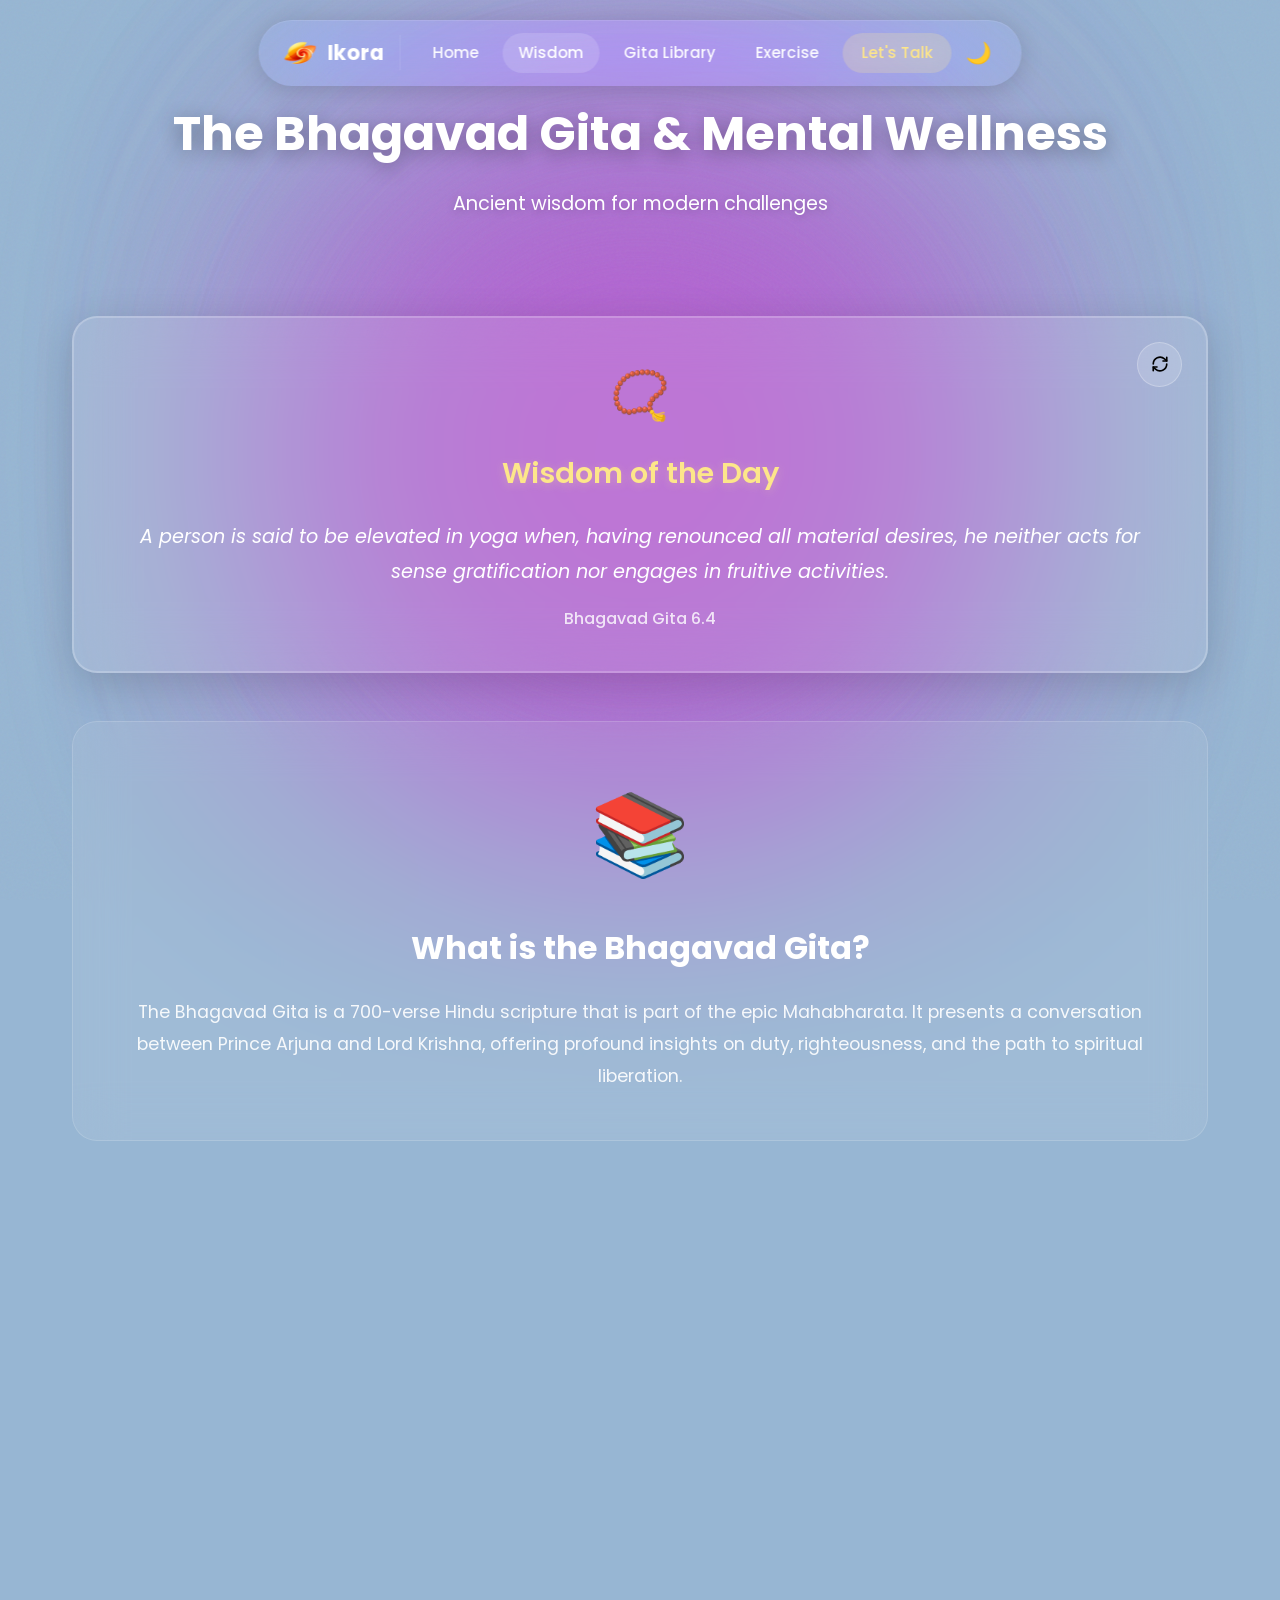
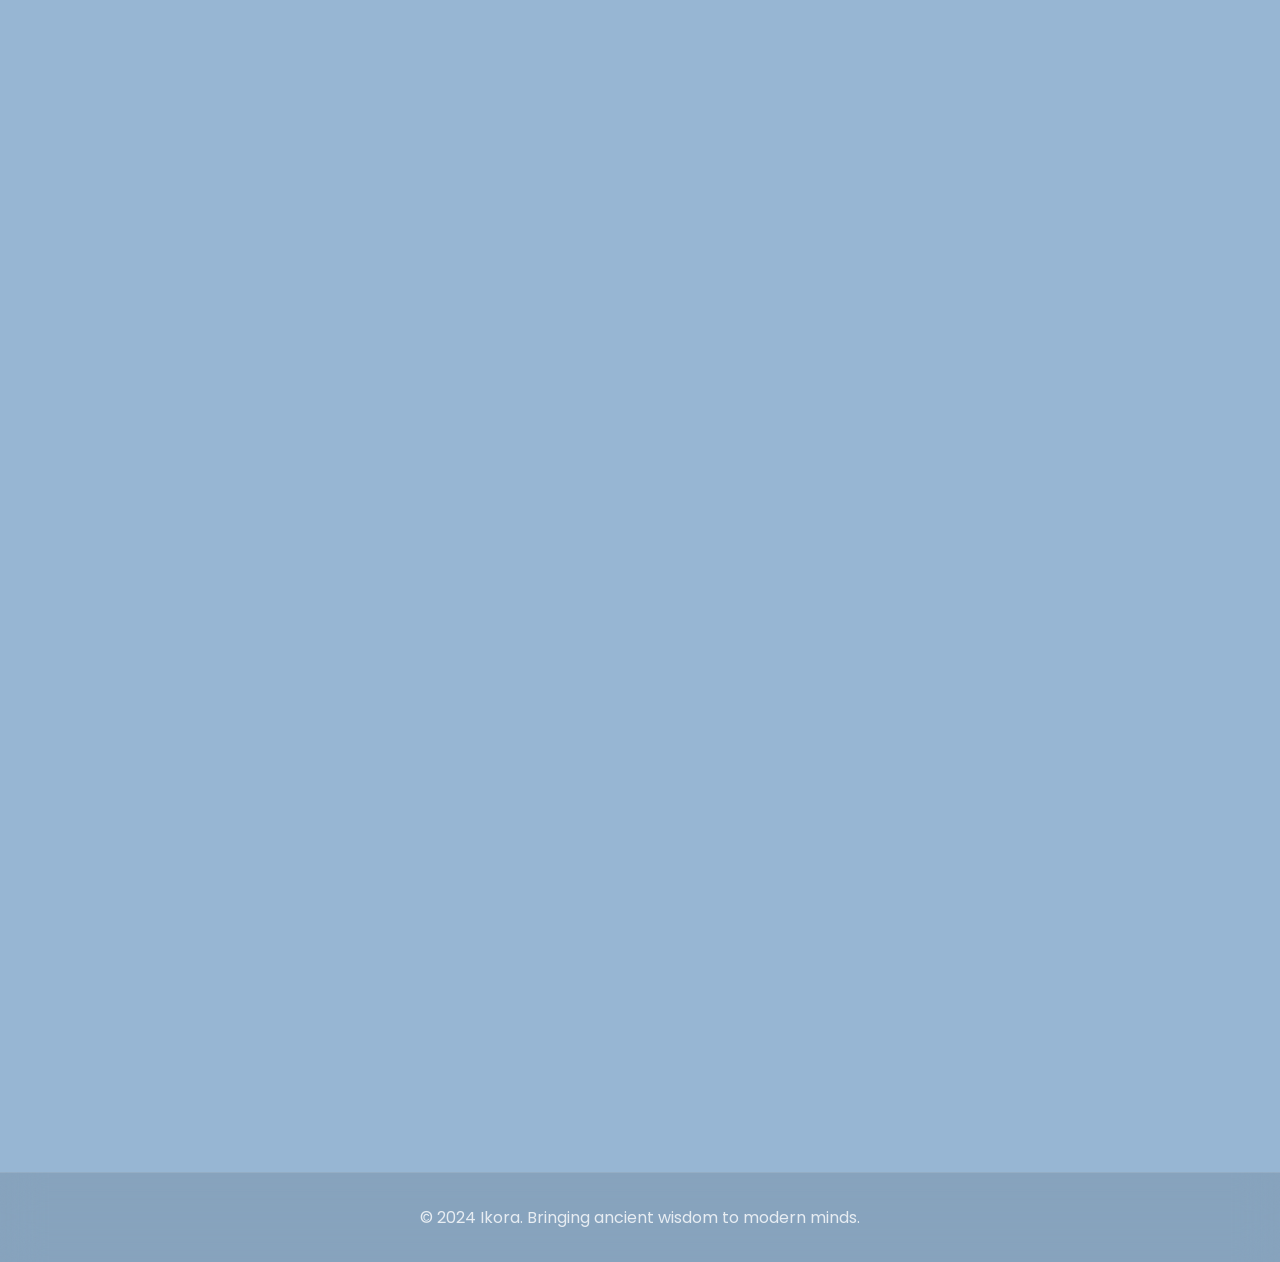
==== commit b0b292d1: "Update auth.html" ====
--- a/about.html
+++ b/about.html
@@ -53,7 +53,14 @@
                 <h3 class="quote-title">Wisdom of the Day</h3>
                 <p class="quote-text" id="quoteText"></p>
                 <p class="quote-reference" id="quoteReference"></p>
-                <button class="quote-refresh" id="refreshQuote" title="New Quote">🔄</button>
+                <button class="quote-refresh" id="refreshQuote" title="New Quote">
+                    <svg xmlns="http://www.w3.org/2000/svg" viewBox="0 0 24 24" fill="none" stroke="currentColor" stroke-width="2.2" stroke-linecap="round" stroke-linejoin="round" width="18" height="18" aria-hidden="true">
+                        <path d="M3 12a9 9 0 0 1 15-6.7L21 8"/>
+                        <path d="M21 3v5h-5"/>
+                        <path d="M21 12a9 9 0 0 1-15 6.7L3 16"/>
+                        <path d="M3 21v-5h5"/>
+                    </svg>
+                </button>
             </div>
 
             <div class="wisdom-card-transparent">
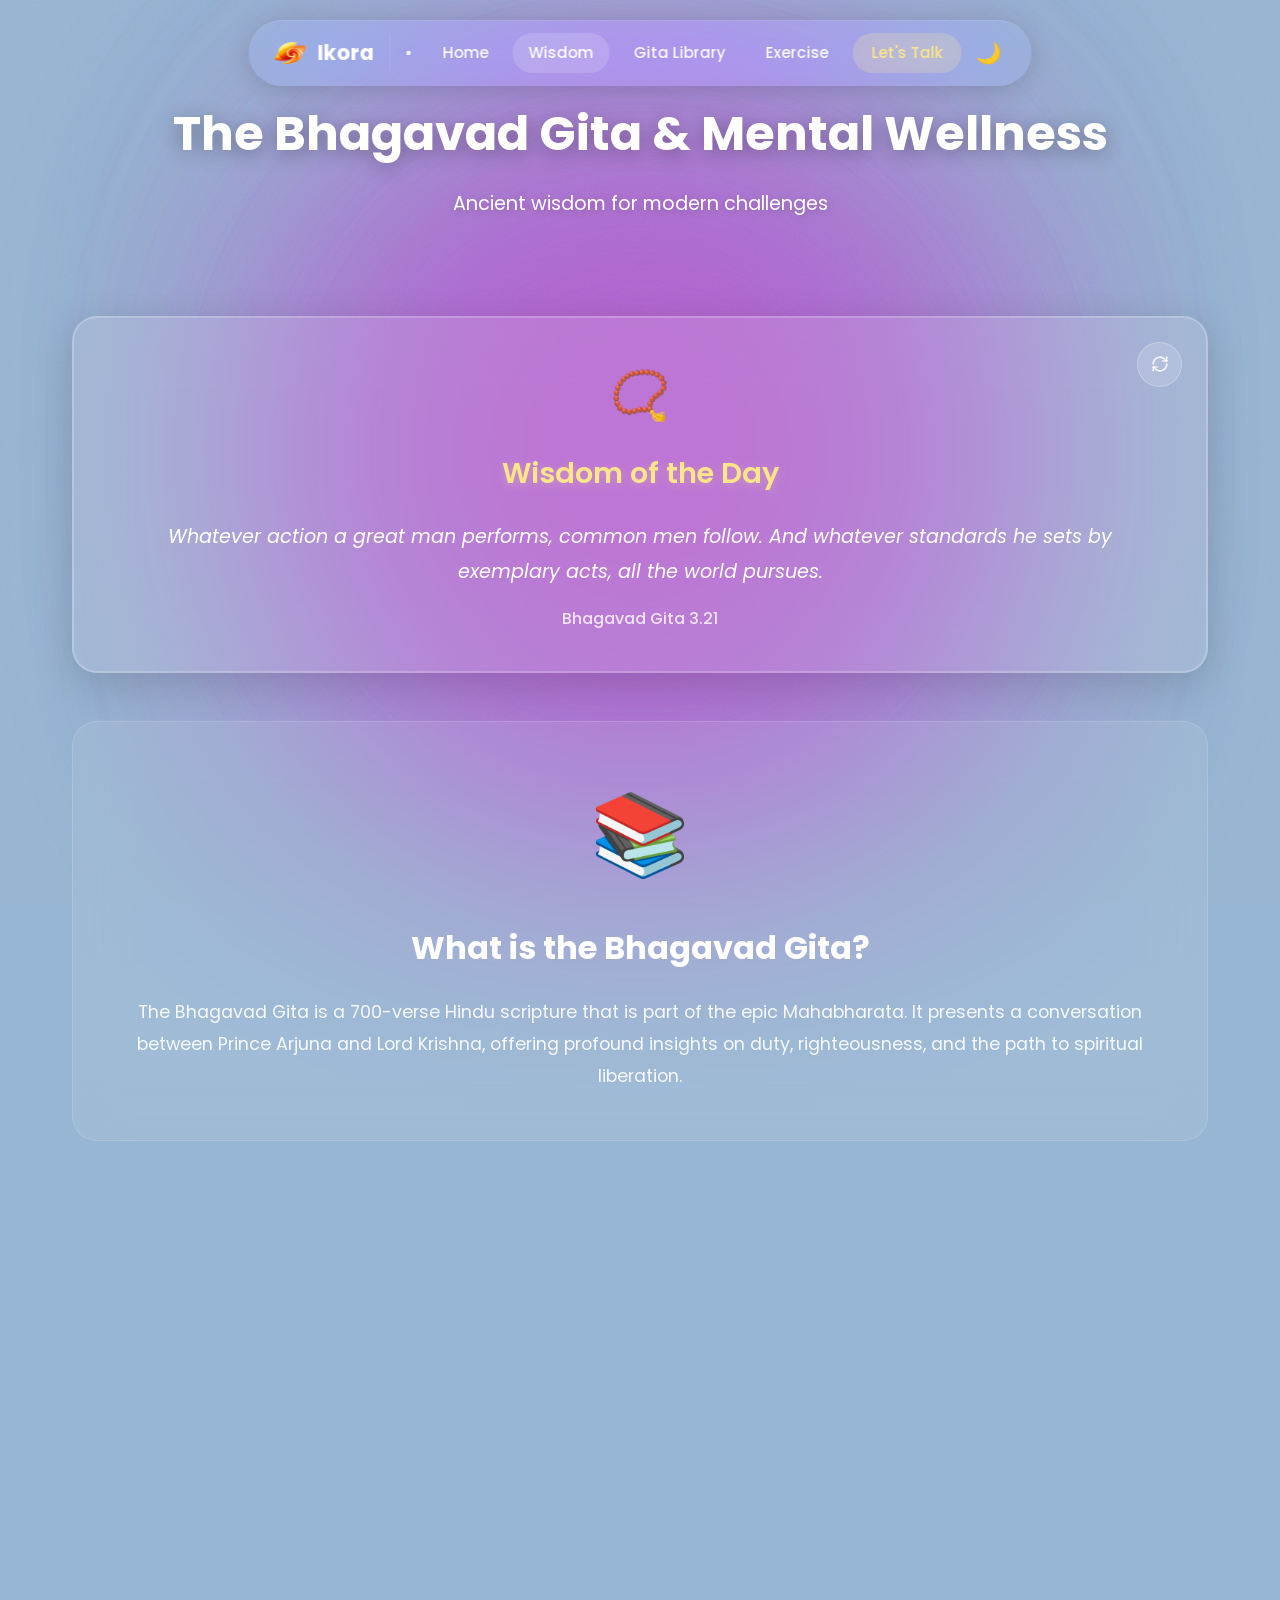
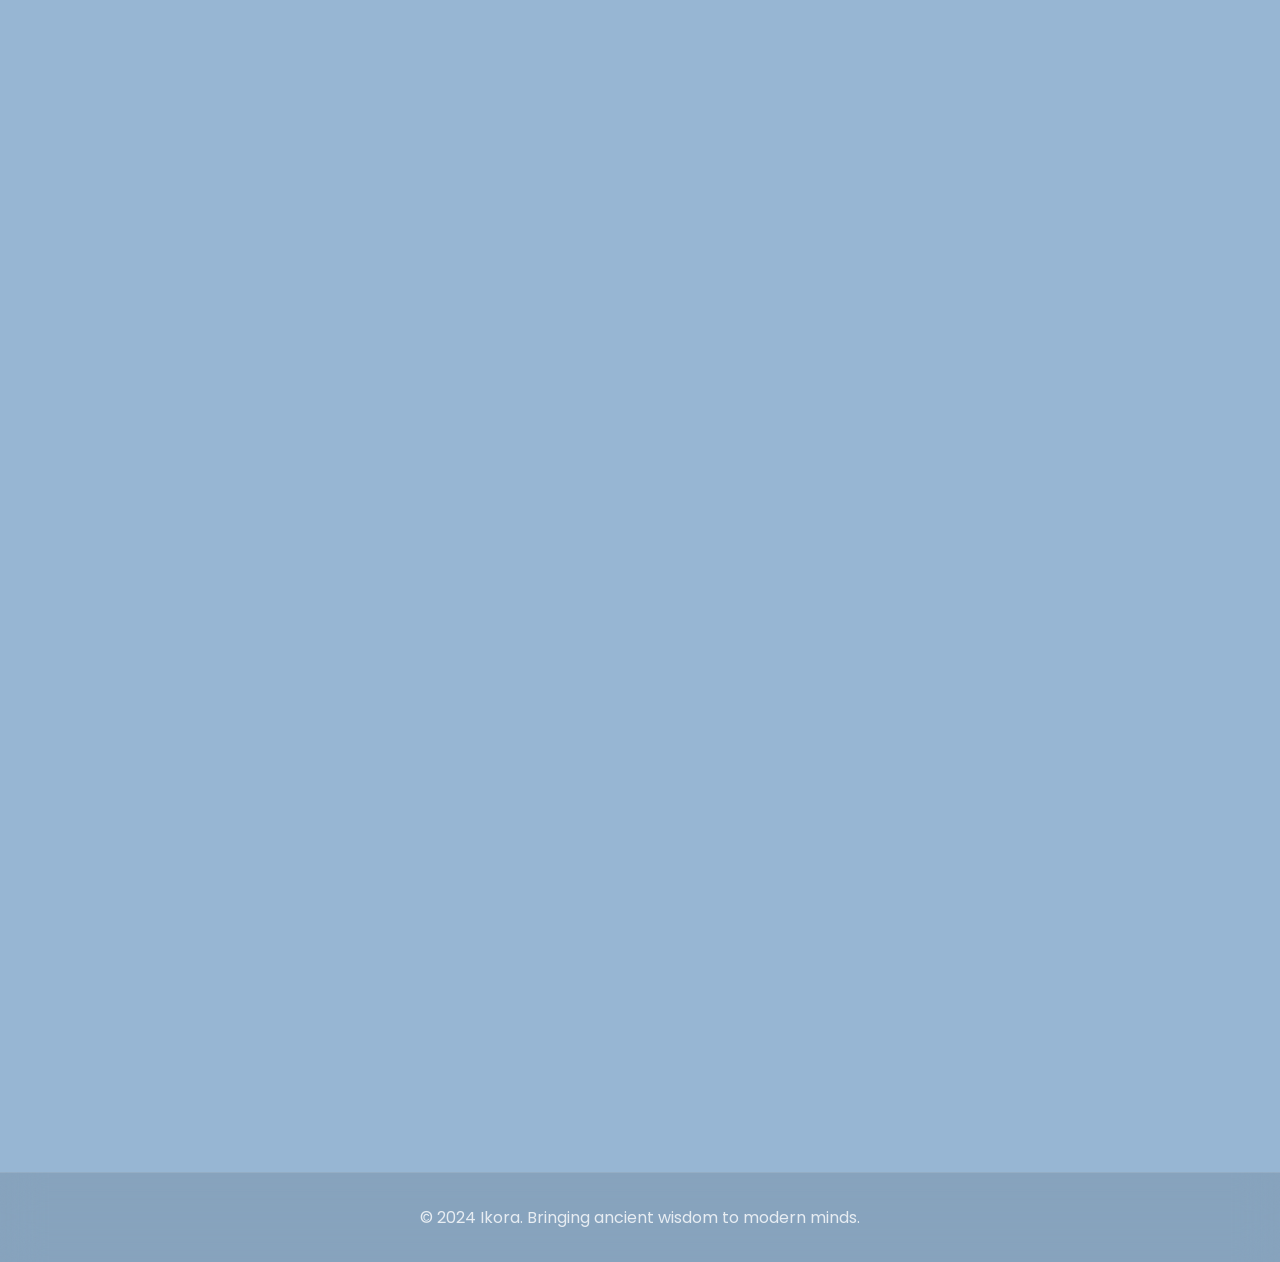
==== commit ec4f5cfa: "Update about.html" ====
--- a/about.html
+++ b/about.html
@@ -27,7 +27,10 @@
                 <img src="assets/ikora.png" alt="Ikora Logo" class="logo-image">
                 <span class="logo-text">Ikora</span>
             </div>
-            <ul class="nav-links">
+            <button class="hamburger" id="hamburger" aria-label="Toggle navigation" aria-expanded="false">
+                <span></span><span></span><span></span>
+            </button>
+            <ul class="nav-links" id="navLinks">
                 <li><a href="index.html" class="page-link">Home</a></li>
                 <li><a href="about.html" class="active page-link">Wisdom</a></li>
                 <li><a href="gita-library.html" class="page-link">Gita Library</a></li>
@@ -123,6 +126,33 @@
 
     <script src="js/config.js"></script>
     <script src="js/script.js"></script>
+    <script>
+        // Hamburger menu toggle
+        (function () {
+            var btn = document.getElementById('hamburger');
+            var nav = document.getElementById('navLinks');
+            if (!btn || !nav) return;
+            btn.addEventListener('click', function () {
+                var open = nav.classList.toggle('mobile-open');
+                btn.classList.toggle('open', open);
+                btn.setAttribute('aria-expanded', open);
+            });
+            nav.querySelectorAll('a').forEach(function (link) {
+                link.addEventListener('click', function () {
+                    nav.classList.remove('mobile-open');
+                    btn.classList.remove('open');
+                    btn.setAttribute('aria-expanded', 'false');
+                });
+            });
+            document.addEventListener('click', function (e) {
+                if (!btn.contains(e.target) && !nav.contains(e.target)) {
+                    nav.classList.remove('mobile-open');
+                    btn.classList.remove('open');
+                    btn.setAttribute('aria-expanded', 'false');
+                }
+            });
+        })();
+    </script>
 </body>
 </html>
 
--- a/css/styles-new.css
+++ b/css/styles-new.css
@@ -761,8 +761,10 @@
     align-items: center;
     justify-content: center;
     cursor: pointer;
-    font-size: 1.3rem;
+    color: rgba(255, 255, 255, 0.85);
     transition: all 0.3s ease;
+    padding: 0;
+    line-height: 1;
 }
 
 .quote-refresh:hover {
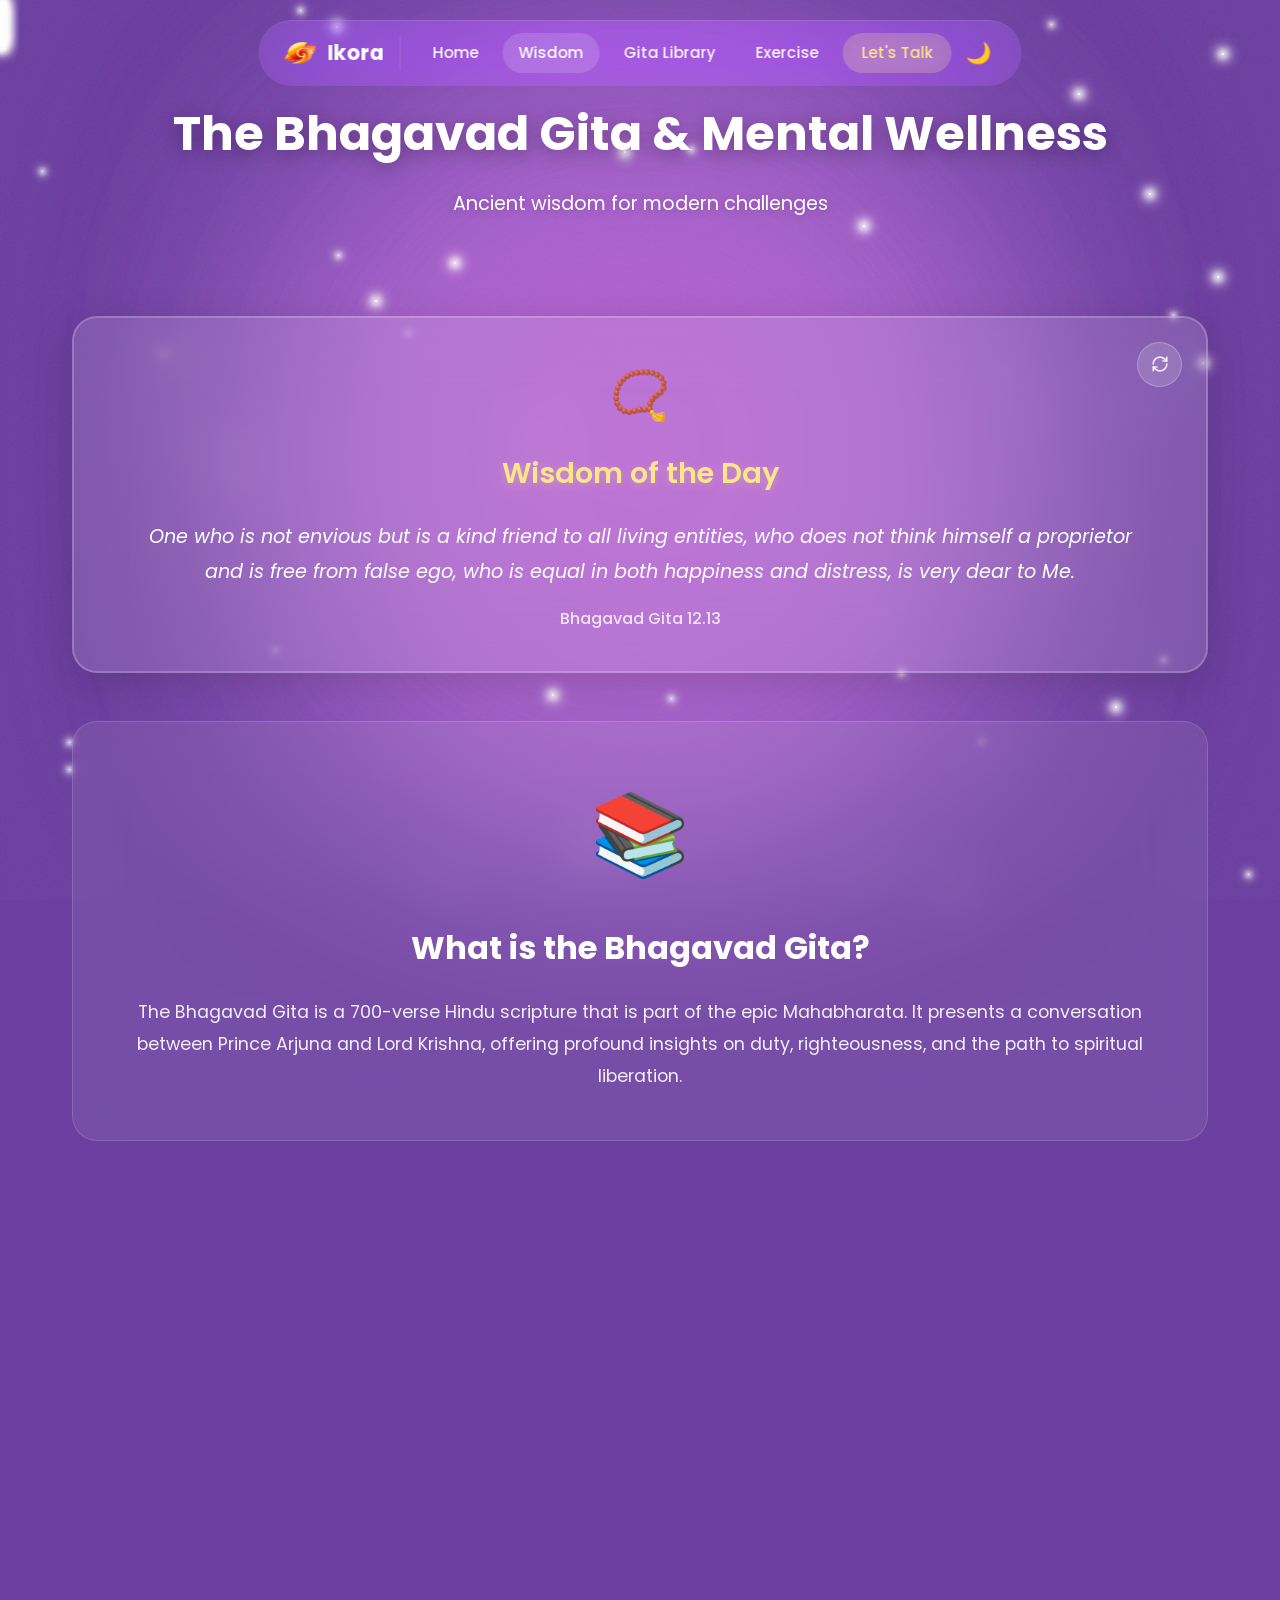
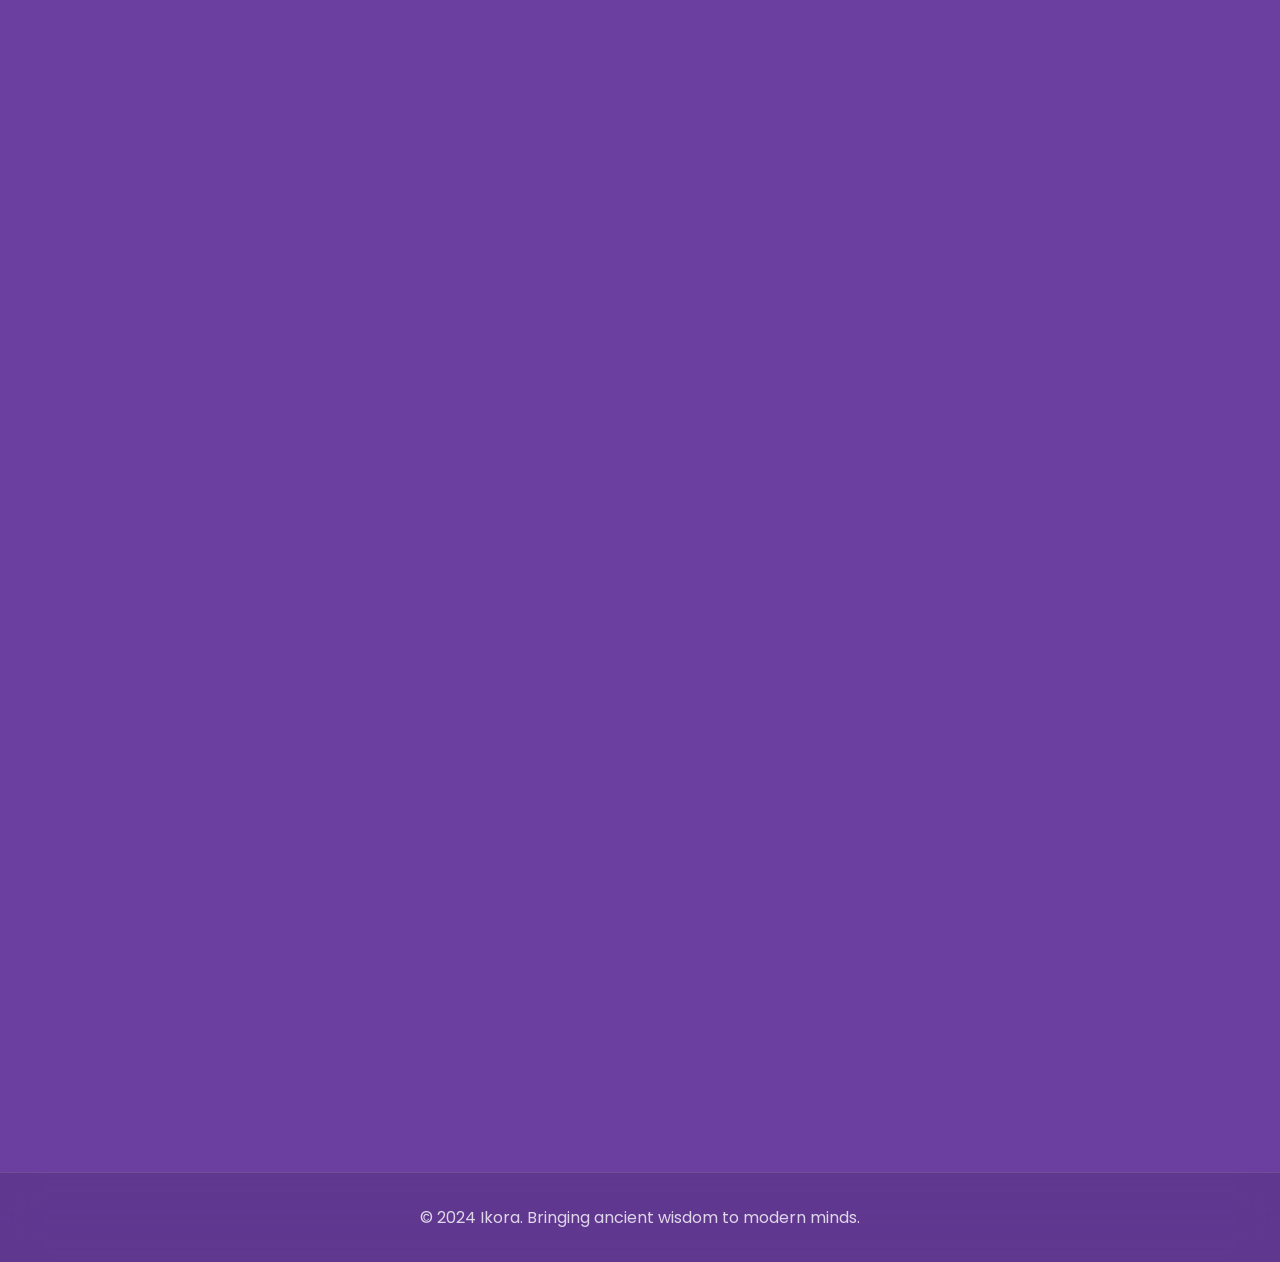
==== commit 5ddc1c32: "Update about.html" ====
--- a/about.html
+++ b/about.html
@@ -20,6 +20,9 @@
     <div class="color-orb-bg orb-bg-4"></div>
     <div class="color-orb-bg orb-bg-5"></div>
     <div class="color-orb-bg orb-bg-6"></div>
+
+    <!-- Twinkling Stars -->
+    <div class="stars-container" id="starsContainer"></div>
     
     <nav class="navbar">
         <div class="nav-container">
--- a/css/styles-new.css
+++ b/css/styles-new.css
@@ -2,6 +2,11 @@
     margin: 0;
     padding: 0;
     box-sizing: border-box;
+}
+
+html {
+    width: 100%;
+    overflow-x: hidden;
 }
 
 :root {
@@ -17,10 +22,11 @@
 
 body {
     font-family: 'Poppins', sans-serif;
-    background: #97b6d3;
+    background: #6b3fa0;
     color: var(--white);
     line-height: 1.6;
     min-height: 100vh;
+    width: 100%;
     position: relative;
     overflow-x: hidden;
     margin: 0;
@@ -331,8 +337,7 @@
     border: none;
     outline: none;
     border-radius: 50px;
-    box-shadow: 0 4px 24px rgba(0, 0, 0, 0.15),
-                inset 0 1px 0 rgba(255, 255, 255, 0.1);
+    box-shadow: inset 0 1px 0 rgba(255, 255, 255, 0.1);
     position: relative;
     min-height: 60px;
     white-space: nowrap;
@@ -467,6 +472,7 @@
 /* Hero Section - Main Design from Image */
 .hero {
     max-width: 100%;
+    width: 100%;
     margin: 0;
     padding: 0;
     min-height: 100vh;
@@ -476,6 +482,7 @@
     position: relative;
     z-index: 2;
     padding-top: 80px;
+    box-sizing: border-box;
 }
 
 .hero-content-center {
@@ -1659,7 +1666,8 @@
     z-index: 2;
 }
 
-/* Particles - Disabled */
+/* Particles - Disabled */Ikora
+
 .particles {
     display: none;
 }
@@ -1727,38 +1735,93 @@
 
 @media (max-width: 768px) {
     .navbar {
-        top: 10px;
-        width: calc(100% - 20px);
-        left: 10px;
+        top: 0;
+        left: 0;
+        width: 100%;
+        max-width: 100%;
         transform: none;
+        padding: 0;
     }
     
     .nav-container {
         padding: 0.6rem 1rem;
-        gap: 0.5rem;
-        flex-wrap: wrap;
+        gap: 0;
+        flex-wrap: nowrap;
+        justify-content: space-between;
+        border-radius: 0;
+        min-height: 54px;
+        width: 100%;
+    }
+
+    /* Show hamburger at 768px too */
+    .hamburger {
+        display: flex;
+    }
+    
+    .logo {
+        padding-right: 0;
+        border-right: none;
+        width: auto;
+        justify-content: flex-start;
+        padding-bottom: 0;
+        border-bottom: none;
+    }
+    
+    /* Hide nav links by default — toggled open via JS */
+    .nav-links {
+        display: none !important;
+        position: absolute;
+        top: 100%;
+        left: 0;
+        right: 0;
+        background: rgba(20, 10, 40, 0.98);
+        backdrop-filter: blur(30px);
+        -webkit-backdrop-filter: blur(30px);
+        flex-direction: column !important;
+        align-items: stretch !important;
+        gap: 0 !important;
+        padding: 0.5rem 0 !important;
+        border-radius: 0 0 16px 16px;
+        box-shadow: 0 8px 32px rgba(0, 0, 0, 0.3);
+        z-index: 999;
+        width: 100% !important;
+    }
+
+    .nav-links.mobile-open {
+        display: flex !important;
+    }
+
+    .nav-links li {
+        width: 100%;
+        flex-shrink: unset;
+    }
+
+    .nav-links a,
+    .nav-links .btn-nav {
+        display: block !important;
+        width: 100% !important;
+        padding: 0.85rem 1.4rem !important;
+        font-size: 0.95rem !important;
+        border-radius: 0 !important;
+        text-align: left;
+        border-bottom: 1px solid rgba(255, 255, 255, 0.06);
+    }
+
+    .nav-links li:last-child a {
+        border-bottom: none;
+    }
+
+    .btn-nav {
+        margin: 0.4rem 1rem !important;
+        border-radius: 12px !important;
+        text-align: center !important;
+        width: calc(100% - 2rem) !important;
+    }
+
+    .nav-links li:has(.theme-toggle) {
+        display: flex;
         justify-content: center;
-    }
-    
-    .logo {
-        padding-right: 0.5rem;
-        border-right: none;
-        width: 100%;
-        justify-content: center;
-        padding-bottom: 0.5rem;
-        border-bottom: 1px solid rgba(255, 255, 255, 0.2);
-    }
-    
-    .nav-links {
-        gap: 0.3rem;
-        font-size: 0.85rem;
-        justify-content: center;
-        width: 100%;
-    }
-    
-    .nav-links a {
-        font-size: 0.85rem;
-        padding: 0.4rem 0.7rem;
+        padding: 0.5rem 0;
     }
     
     .logo-image {
@@ -1776,14 +1839,24 @@
         font-size: 1rem;
     }
     
-    .btn-nav {
-        padding: 0.4rem 1rem !important;
-        font-size: 0.85rem !important;
-    }
-    
     .user-greeting {
         font-size: 0.8rem;
         padding: 0.4rem 0.8rem;
+    }
+
+    /* Hero full width on mobile */
+    .hero {
+        padding-top: 54px;
+        min-height: 100svh;
+        width: 100%;
+        align-items: center;
+        justify-content: center;
+    }
+
+    .hero-content-center {
+        width: 100%;
+        text-align: center;
+        padding: 2rem 1.5rem;
     }
     
     .hero-title-large {
@@ -1816,21 +1889,6 @@
     
     .chat-card-glass {
         height: 90vh;
-    }
-    
-    .chevron-decoration svg {
-        width: 40px;
-        height: 40px;
-    }
-    
-    .chevron-top-left {
-        top: 20px;
-        left: 20px;
-    }
-    
-    .chevron-bottom-right {
-        bottom: 20px;
-        right: 20px;
     }
     
     /* Testimonials responsive */
@@ -2447,28 +2505,17 @@
 }
 
 body.dark-mode .nav-container {
-    background: rgba(25, 25, 45, 0.7) !important;
-    backdrop-filter: blur(80px) !important;
-    -webkit-backdrop-filter: blur(80px) !important;
+    background: rgba(255, 255, 255, 0.06) !important;
+    backdrop-filter: blur(40px) saturate(180%) !important;
+    -webkit-backdrop-filter: blur(40px) saturate(180%) !important;
     border: none !important;
     outline: none !important;
-    border-radius: 60px !important;
     box-shadow: none !important;
-    padding: 0.8rem 1.5rem !important;
-    overflow: hidden !important;
-}
-
-body.dark-mode .nav-container::before {
-   display: none;
-}
-
-body.dark-mode .nav-container * {
-    border-color: transparent !important;
+    overflow: visible !important;
 }
 
 body.dark-mode .logo {
-    border-right: 1px solid rgba(255, 255, 255, 0.03) !important;
-    padding-right: 1.2rem !important;
+    border-right: 1px solid rgba(255, 255, 255, 0.08) !important;
 }
 
 body.dark-mode .nav-links a {
@@ -2498,11 +2545,6 @@
 
 body.dark-mode .color-orb-bg {
     opacity: 0.4;
-}
-
-body.dark-mode .navbar {
-    background: rgba(0, 0, 0, 0.3);
-    border-bottom-color: rgba(255, 255, 255, 0.1);
 }
 
 body.dark-mode .hero-title-large {
@@ -4072,3 +4114,616 @@
         gap: 0.2rem;
     }
 }
+
+/* ========================================
+   HAMBURGER MENU
+   ======================================== */
+.hamburger {
+    display: none;
+    flex-direction: column;
+    justify-content: center;
+    align-items: center;
+    gap: 5px;
+    width: 38px;
+    height: 38px;
+    background: transparent;
+    border: none;
+    cursor: pointer;
+    padding: 4px;
+    border-radius: 8px;
+    transition: background 0.2s ease;
+    flex-shrink: 0;
+    z-index: 1010;
+}
+
+.hamburger:hover {
+    background: rgba(255, 255, 255, 0.12);
+}
+
+.hamburger span {
+    display: block;
+    width: 22px;
+    height: 2px;
+    background: var(--white);
+    border-radius: 2px;
+    transition: all 0.3s ease;
+    transform-origin: center;
+}
+
+.hamburger.open span:nth-child(1) {
+    transform: translateY(7px) rotate(45deg);
+}
+
+.hamburger.open span:nth-child(2) {
+    opacity: 0;
+    transform: scaleX(0);
+}
+
+.hamburger.open span:nth-child(3) {
+    transform: translateY(-7px) rotate(-45deg);
+}
+
+/* Mobile nav overlay */
+.nav-links.mobile-open {
+    display: flex !important;
+}
+
+/* ========================================
+   MOBILE — 480px and below
+   ======================================== */
+@media (max-width: 480px) {
+
+    /* --- Navbar --- */
+    .navbar {
+        top: 0;
+        left: 0;
+        width: 100%;
+        max-width: 100%;
+        transform: none;
+        border-radius: 0;
+        padding: 0;
+    }
+
+    .nav-container {
+        border-radius: 0 !important;
+        padding: 0.7rem 1rem !important;
+        gap: 0 !important;
+        flex-wrap: nowrap !important;
+        justify-content: space-between !important;
+        min-height: 54px;
+        position: relative;
+        white-space: normal;
+        width: 100% !important;
+    }
+
+    .logo {
+        border-right: none !important;
+        border-bottom: none !important;
+        width: auto !important;
+        padding: 0 !important;
+        justify-content: flex-start !important;
+    }
+
+    .logo-text {
+        font-size: 1rem;
+    }
+
+    .logo-image {
+        width: 26px !important;
+        height: 26px !important;
+    }
+
+    /* Hide nav links by default, show as dropdown */
+    .nav-links {
+        display: none !important;
+        position: absolute;
+        top: 100%;
+        left: 0;
+        right: 0;
+        background: rgba(30, 20, 60, 0.97);
+        backdrop-filter: blur(30px);
+        -webkit-backdrop-filter: blur(30px);
+        flex-direction: column !important;
+        align-items: stretch !important;
+        gap: 0 !important;
+        padding: 0.5rem 0 !important;
+        border-radius: 0 0 20px 20px;
+        box-shadow: 0 8px 32px rgba(0, 0, 0, 0.3);
+        z-index: 999;
+        width: 100% !important;
+    }
+
+    .nav-links.mobile-open {
+        display: flex !important;
+    }
+
+    .nav-links li {
+        width: 100%;
+        flex-shrink: unset;
+    }
+
+    .nav-links a,
+    .nav-links .btn-nav {
+        display: block !important;
+        width: 100% !important;
+        padding: 0.9rem 1.4rem !important;
+        font-size: 1rem !important;
+        border-radius: 0 !important;
+        text-align: left;
+        border-bottom: 1px solid rgba(255, 255, 255, 0.06);
+    }
+
+    .nav-links li:last-child a {
+        border-bottom: none;
+    }
+
+    .btn-nav {
+        margin: 0.4rem 1rem !important;
+        border-radius: 12px !important;
+        text-align: center !important;
+        width: calc(100% - 2rem) !important;
+    }
+
+    .theme-toggle {
+        /* Keep it inline in the top bar */
+        position: static !important;
+        margin-left: auto;
+    }
+
+    /* Theme toggle sits in the dropdown too — hide the li wrapper for it
+       and keep it visible in top-bar via a separate approach */
+    .nav-links li:has(.theme-toggle) {
+        display: flex;
+        justify-content: center;
+        padding: 0.5rem 0;
+    }
+
+    /* Show hamburger */
+    .hamburger {
+        display: flex;
+    }
+
+    /* --- Hero --- */
+    .hero {
+        padding-top: 54px;
+        min-height: 100svh;
+    }
+
+    .hero-content-center {
+        padding: 1.5rem 1rem;
+    }
+
+    .hero-title-large {
+        font-size: 3.8rem !important;
+        letter-spacing: 0.05em;
+    }
+
+    .hero-tagline-top,
+    .hero-tagline-bottom {
+        position: static !important;
+        font-size: 0.82rem !important;
+        max-width: 100% !important;
+        text-align: center !important;
+        margin: 1rem 0 !important;
+        padding: 0 0.5rem;
+    }
+
+    /* --- About / Index sections --- */
+    .about-ikora {
+        padding: 2rem 1rem;
+    }
+
+    .content-wrapper {
+        padding: 0 0.5rem;
+    }
+
+    .content-title {
+        font-size: 1.6rem !important;
+    }
+
+    .content-text {
+        font-size: 0.95rem !important;
+        padding: 1rem !important;
+        text-align: left !important;
+    }
+
+    .work-steps {
+        grid-template-columns: 1fr !important;
+        gap: 1rem;
+    }
+
+    .step-card {
+        padding: 1.5rem;
+    }
+
+    .step-card h3 {
+        font-size: 1.2rem;
+    }
+
+    /* Benefits — stack vertically on mobile */
+    .benefits-grid {
+        flex-wrap: wrap !important;
+        justify-content: center !important;
+        overflow-x: hidden !important;
+    }
+
+    .benefit-item {
+        width: calc(50% - 0.5rem) !important;
+        min-width: 0 !important;
+        padding: 1.2rem !important;
+    }
+
+    .benefit-icon {
+        font-size: 2rem !important;
+    }
+
+    .benefit-item h4 {
+        font-size: 0.95rem !important;
+    }
+
+    .benefit-item p {
+        font-size: 0.82rem !important;
+    }
+
+    /* CTA */
+    .cta-final {
+        padding: 2rem 1.2rem;
+        margin-top: 2.5rem;
+    }
+
+    .cta-final h2 {
+        font-size: 1.6rem !important;
+    }
+
+    .cta-final p {
+        font-size: 1rem !important;
+    }
+
+    .btn-large {
+        padding: 0.9rem 2rem;
+        font-size: 1rem;
+    }
+
+    /* --- About hero section --- */
+    .about-hero {
+        padding: 4.5rem 1.2rem 2.5rem;
+    }
+
+    .about-hero h1 {
+        font-size: 1.8rem !important;
+        line-height: 1.3;
+    }
+
+    .about-hero p {
+        font-size: 1rem !important;
+    }
+
+    /* Content section padding */
+    .content-section {
+        padding: 1rem;
+    }
+
+    .content-container {
+        padding: 0;
+    }
+
+    /* --- Wisdom / About page cards --- */
+    .wisdom-card-transparent {
+        padding: 1.5rem 1rem !important;
+        min-height: auto !important;
+        border-radius: 16px;
+    }
+
+    .wisdom-card-transparent h2 {
+        font-size: 1.4rem !important;
+    }
+
+    .wisdom-card-transparent p {
+        font-size: 0.95rem !important;
+    }
+
+    .wisdom-icon {
+        font-size: 3rem !important;
+    }
+
+    /* Key teachings flowchart — vertical on mobile */
+    .teachings-grid-flow {
+        flex-direction: column !important;
+        align-items: center !important;
+        overflow-x: hidden !important;
+    }
+
+    .teaching-flow-card {
+        width: 100% !important;
+        max-width: 340px !important;
+        height: auto !important;
+        min-height: 0 !important;
+        padding: 1.2rem !important;
+    }
+
+    .flow-arrow {
+        transform: rotate(90deg);
+        margin: 0;
+    }
+
+    .key-teachings h2 {
+        font-size: 1.6rem !important;
+    }
+
+    /* Quote of day */
+    .quote-of-day {
+        padding: 2rem 1rem 1.5rem !important;
+        border-radius: 16px;
+    }
+
+    .quote-title {
+        font-size: 1.2rem !important;
+    }
+
+    .quote-text {
+        font-size: 0.9rem !important;
+        padding: 0 !important;
+    }
+
+    .quote-refresh {
+        top: 0.8rem;
+        right: 0.8rem;
+        width: 38px;
+        height: 38px;
+    }
+
+    /* CTA transparent */
+    .cta-section-transparent {
+        padding: 2rem 1.2rem;
+        margin-top: 2.5rem;
+        border-radius: 20px;
+    }
+
+    .cta-section-transparent h2 {
+        font-size: 1.6rem !important;
+    }
+
+    .cta-section-transparent p {
+        font-size: 1rem !important;
+    }
+
+    /* --- Testimonials --- */
+    .testimonials-carousel {
+        padding: 0 38px !important;
+    }
+
+    .testimonials-container {
+        min-height: 420px;
+    }
+
+    .testimonial-card {
+        padding: 1.5rem 1.2rem !important;
+    }
+
+    .testimonial-text {
+        font-size: 0.9rem !important;
+    }
+
+    .carousel-btn {
+        width: 34px !important;
+        height: 34px !important;
+        font-size: 1.2rem !important;
+    }
+
+    /* --- Auth page --- */
+    .auth-container {
+        padding: 4.5rem 1rem 1.5rem;
+        align-items: flex-start;
+    }
+
+    .auth-card-wrapper {
+        max-width: 100% !important;
+        width: 100%;
+    }
+
+    .auth-card {
+        padding: 2rem 1.2rem !important;
+        border-radius: 20px !important;
+    }
+
+    .auth-header h2 {
+        font-size: 1.5rem !important;
+    }
+
+    .auth-header p {
+        font-size: 0.88rem !important;
+    }
+
+    .auth-logo-image {
+        width: 60px !important;
+        height: 60px !important;
+    }
+
+    .form-group input {
+        padding: 0.85rem 1rem !important;
+        font-size: 0.95rem !important;
+        /* Prevent iOS zoom-in on focus */
+        font-size: max(16px, 0.95rem) !important;
+    }
+
+    .btn-full {
+        padding: 0.9rem !important;
+        font-size: 1rem !important;
+    }
+
+    /* --- Dashboard / Chat --- */
+    .chat-container-centered,
+    .chat-container-single {
+        padding: 56px 0.5rem 1rem !important;
+        align-items: flex-start !important;
+    }
+
+    .chat-card-glass {
+        height: calc(100svh - 70px) !important;
+        border-radius: 16px !important;
+        max-width: 100% !important;
+    }
+
+    .chat-header-single {
+        padding: 1rem 1rem !important;
+        gap: 0.8rem;
+    }
+
+    .bot-avatar-header {
+        width: 52px !important;
+        height: 52px !important;
+    }
+
+    .chat-avatar-image {
+        width: 34px !important;
+        height: 34px !important;
+    }
+
+    .header-text h2 {
+        font-size: 1.2rem !important;
+    }
+
+    .header-text p {
+        font-size: 0.8rem !important;
+    }
+
+    .chat-messages-single {
+        padding: 1rem !important;
+        gap: 1rem;
+    }
+
+    .message-content {
+        max-width: 85% !important;
+        padding: 0.8rem 1rem !important;
+    }
+
+    .message-content p {
+        font-size: 0.9rem;
+    }
+
+    .chat-input-single {
+        padding: 0.8rem 0.8rem 1rem !important;
+    }
+
+    .chat-form {
+        gap: 0.5rem;
+    }
+
+    #chatInput {
+        padding: 0.8rem 1rem !important;
+        font-size: max(16px, 0.9rem) !important;
+    }
+
+    .send-btn-single {
+        padding: 0.8rem 1.2rem !important;
+        font-size: 0.9rem !important;
+        white-space: nowrap;
+    }
+
+    /* Mood dock on mobile */
+    .mood-dock {
+        right: 10px !important;
+        bottom: 10px !important;
+    }
+
+    /* --- Exercise page --- */
+    .breathing-exercise {
+        padding: 2rem 1rem !important;
+        border-radius: 20px;
+    }
+
+    .breathing-circle-animated {
+        width: 100px !important;
+        height: 100px !important;
+    }
+
+    .breathing-text {
+        font-size: 0.9rem !important;
+    }
+
+    .breathing-description {
+        font-size: 0.9rem !important;
+        padding: 0 0.5rem;
+    }
+
+    .coming-soon-grid {
+        grid-template-columns: 1fr !important;
+    }
+
+    .coming-soon-card {
+        padding: 1.5rem 1rem !important;
+    }
+
+    /* --- Gita Library --- */
+    .search-bar {
+        flex-direction: column !important;
+    }
+
+    .search-input {
+        width: 100% !important;
+    }
+
+    .filter-section {
+        flex-wrap: wrap;
+        gap: 0.5rem;
+    }
+
+    /* --- Loading screen --- */
+    .loading-title {
+        font-size: 4.5rem !important;
+    }
+
+    .loading-bar {
+        width: 220px !important;
+    }
+
+    /* --- Footer --- */
+    .footer {
+        padding: 1.2rem 1rem;
+        font-size: 0.85rem;
+        margin-top: 2rem;
+    }
+}
+
+/* ========================================
+   MOBILE — 375px and below (small phones)
+   ======================================== */
+@media (max-width: 375px) {
+    .hero-title-large {
+        font-size: 3rem !important;
+    }
+
+    .about-hero h1 {
+        font-size: 1.5rem !important;
+    }
+
+    .content-title {
+        font-size: 1.4rem !important;
+    }
+
+    .benefit-item {
+        width: 100% !important;
+    }
+
+    .auth-card {
+        padding: 1.5rem 1rem !important;
+    }
+
+    .send-btn-single {
+        padding: 0.8rem 0.8rem !important;
+        font-size: 0.82rem !important;
+    }
+
+    .testimonials-carousel {
+        padding: 0 28px !important;
+    }
+}
+
+/* ========================================
+   DARK MODE — hamburger + mobile nav
+   ======================================== */
+@media (max-width: 768px) {
+    body.dark-mode .nav-links {
+        background: rgba(10, 10, 30, 0.98) !important;
+    }
+}
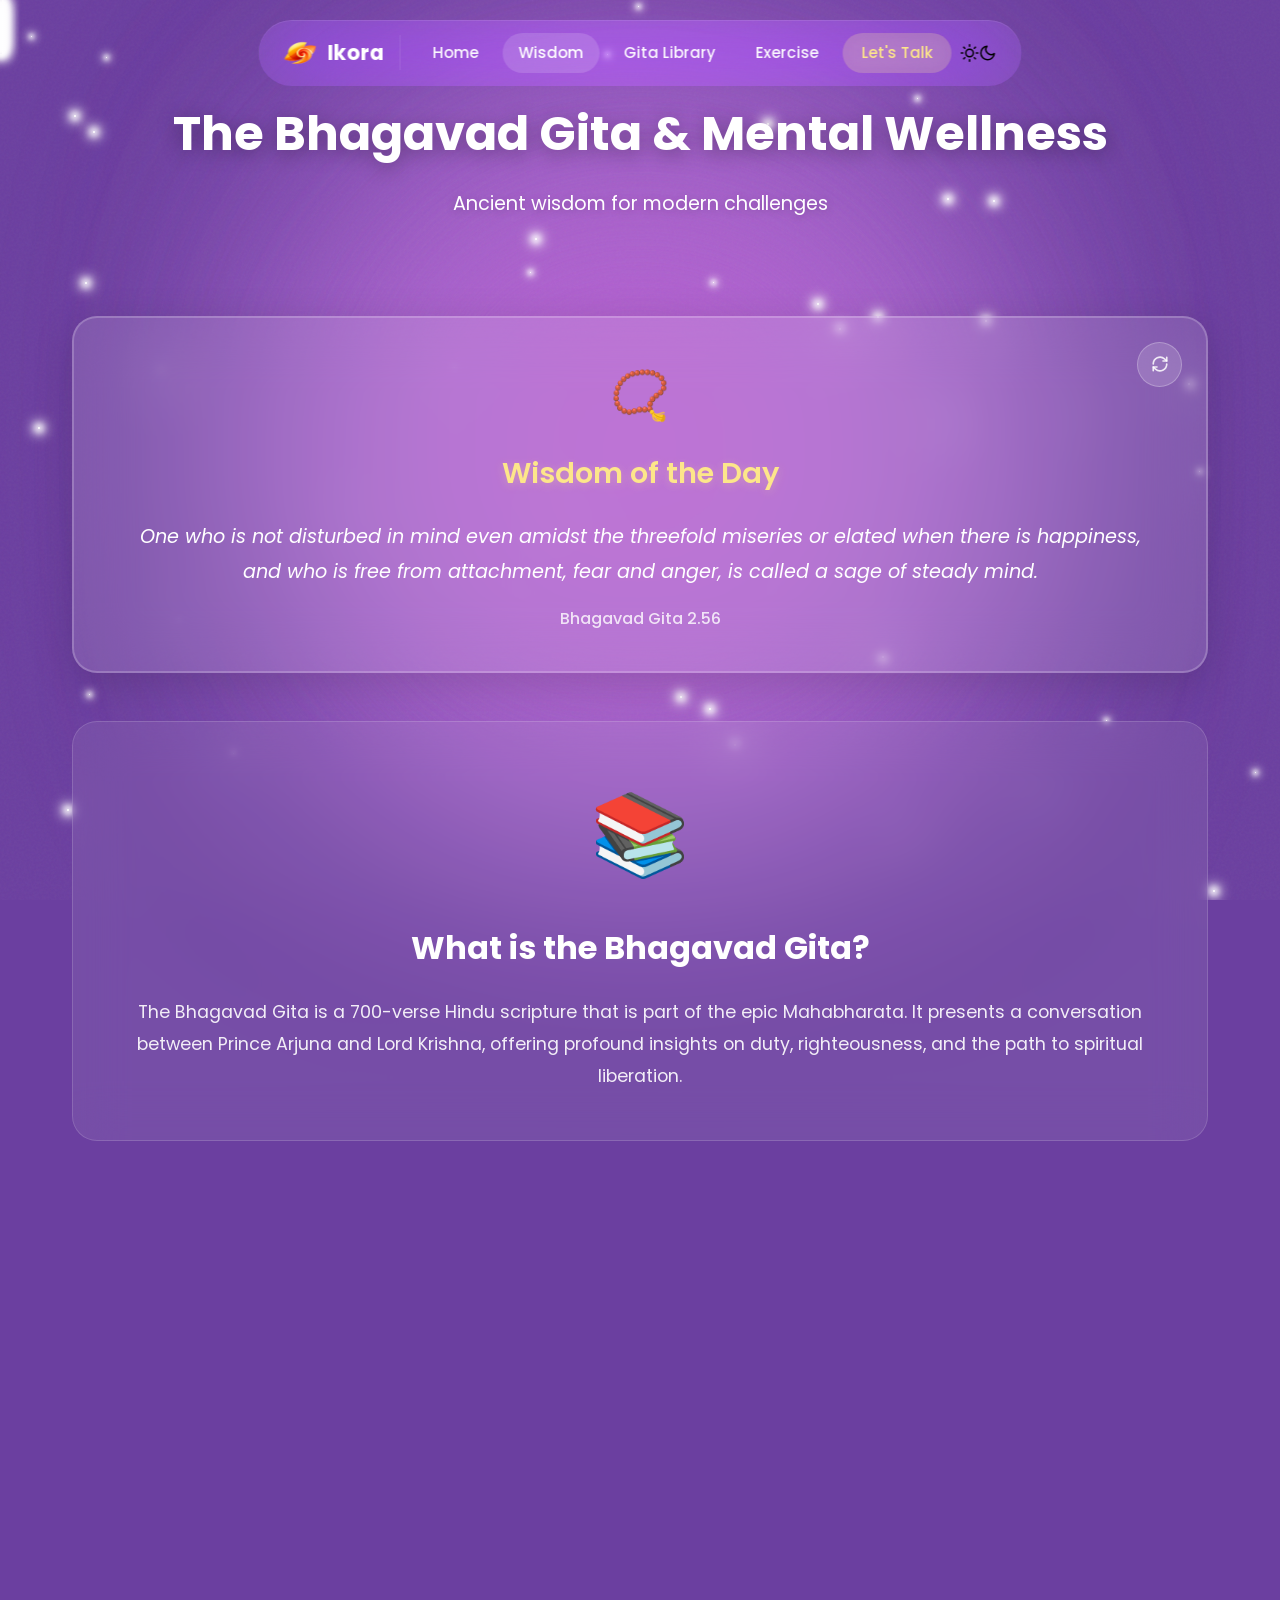
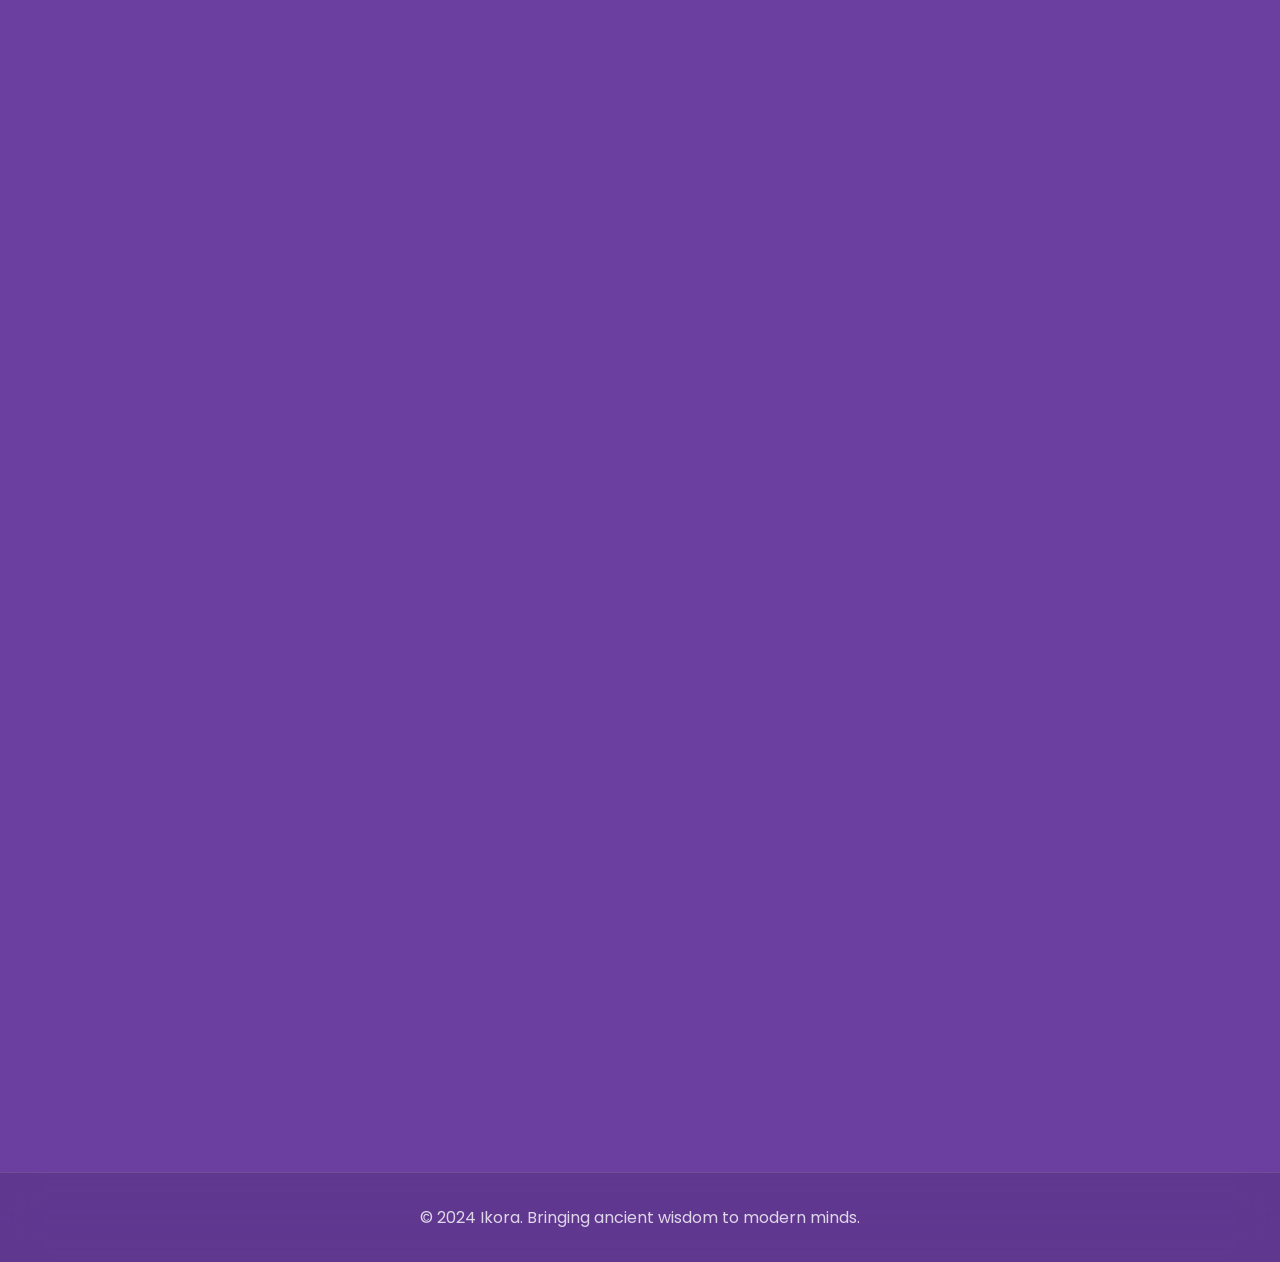
==== commit 8d4db1b1: "Update about and auth.html" ====
--- a/about.html
+++ b/about.html
@@ -39,8 +39,9 @@
                 <li><a href="gita-library.html" class="page-link">Gita Library</a></li>
                 <li><a href="exercise.html" class="page-link">Exercise</a></li>
                 <li><a href="auth.html" class="btn-nav page-link">Let's Talk</a></li>
-                <li><button class="theme-toggle" id="themeToggle" title="Toggle Dark Mode">
-                    <span class="theme-icon">🌙</span>
+                <li><button class="theme-toggle" id="themeToggle" title="Toggle Dark Mode" aria-label="Toggle Dark Mode">
+                    <svg class="icon-sun" xmlns="http://www.w3.org/2000/svg" width="18" height="18" viewBox="0 0 24 24" fill="none" stroke="currentColor" stroke-width="2" stroke-linecap="round" stroke-linejoin="round"><circle cx="12" cy="12" r="5"/><line x1="12" y1="1" x2="12" y2="3"/><line x1="12" y1="21" x2="12" y2="23"/><line x1="4.22" y1="4.22" x2="5.64" y2="5.64"/><line x1="18.36" y1="18.36" x2="19.78" y2="19.78"/><line x1="1" y1="12" x2="3" y2="12"/><line x1="21" y1="12" x2="23" y2="12"/><line x1="4.22" y1="19.78" x2="5.64" y2="18.36"/><line x1="18.36" y1="5.64" x2="19.78" y2="4.22"/></svg>
+                    <svg class="icon-moon" xmlns="http://www.w3.org/2000/svg" width="18" height="18" viewBox="0 0 24 24" fill="none" stroke="currentColor" stroke-width="2" stroke-linecap="round" stroke-linejoin="round"><path d="M21 12.79A9 9 0 1 1 11.21 3 7 7 0 0 0 21 12.79z"/></svg>
                 </button></li>
             </ul>
         </div>
--- a/css/styles-new.css
+++ b/css/styles-new.css
@@ -1730,6 +1730,41 @@
     
     .logo-text {
         font-size: 1.1rem;
+    }
+
+    /* Hero — stack vertically on tablets so taglines don't overlap the title */
+    .hero-content-center {
+        display: flex;
+        flex-direction: column;
+        align-items: center;
+        justify-content: center;
+        gap: 1.5rem;
+        text-align: center;
+    }
+
+    .hero-tagline-top {
+        position: static;
+        font-size: 0.95rem;
+        max-width: 80%;
+        text-align: center;
+        margin: 0;
+        animation: none;
+        opacity: 1;
+    }
+
+    .hero-title-large {
+        font-size: 7rem;
+        position: static;
+    }
+
+    .hero-tagline-bottom {
+        position: static;
+        font-size: 0.95rem;
+        max-width: 80%;
+        text-align: center;
+        margin: 0;
+        animation: none;
+        opacity: 1;
     }
 }
 
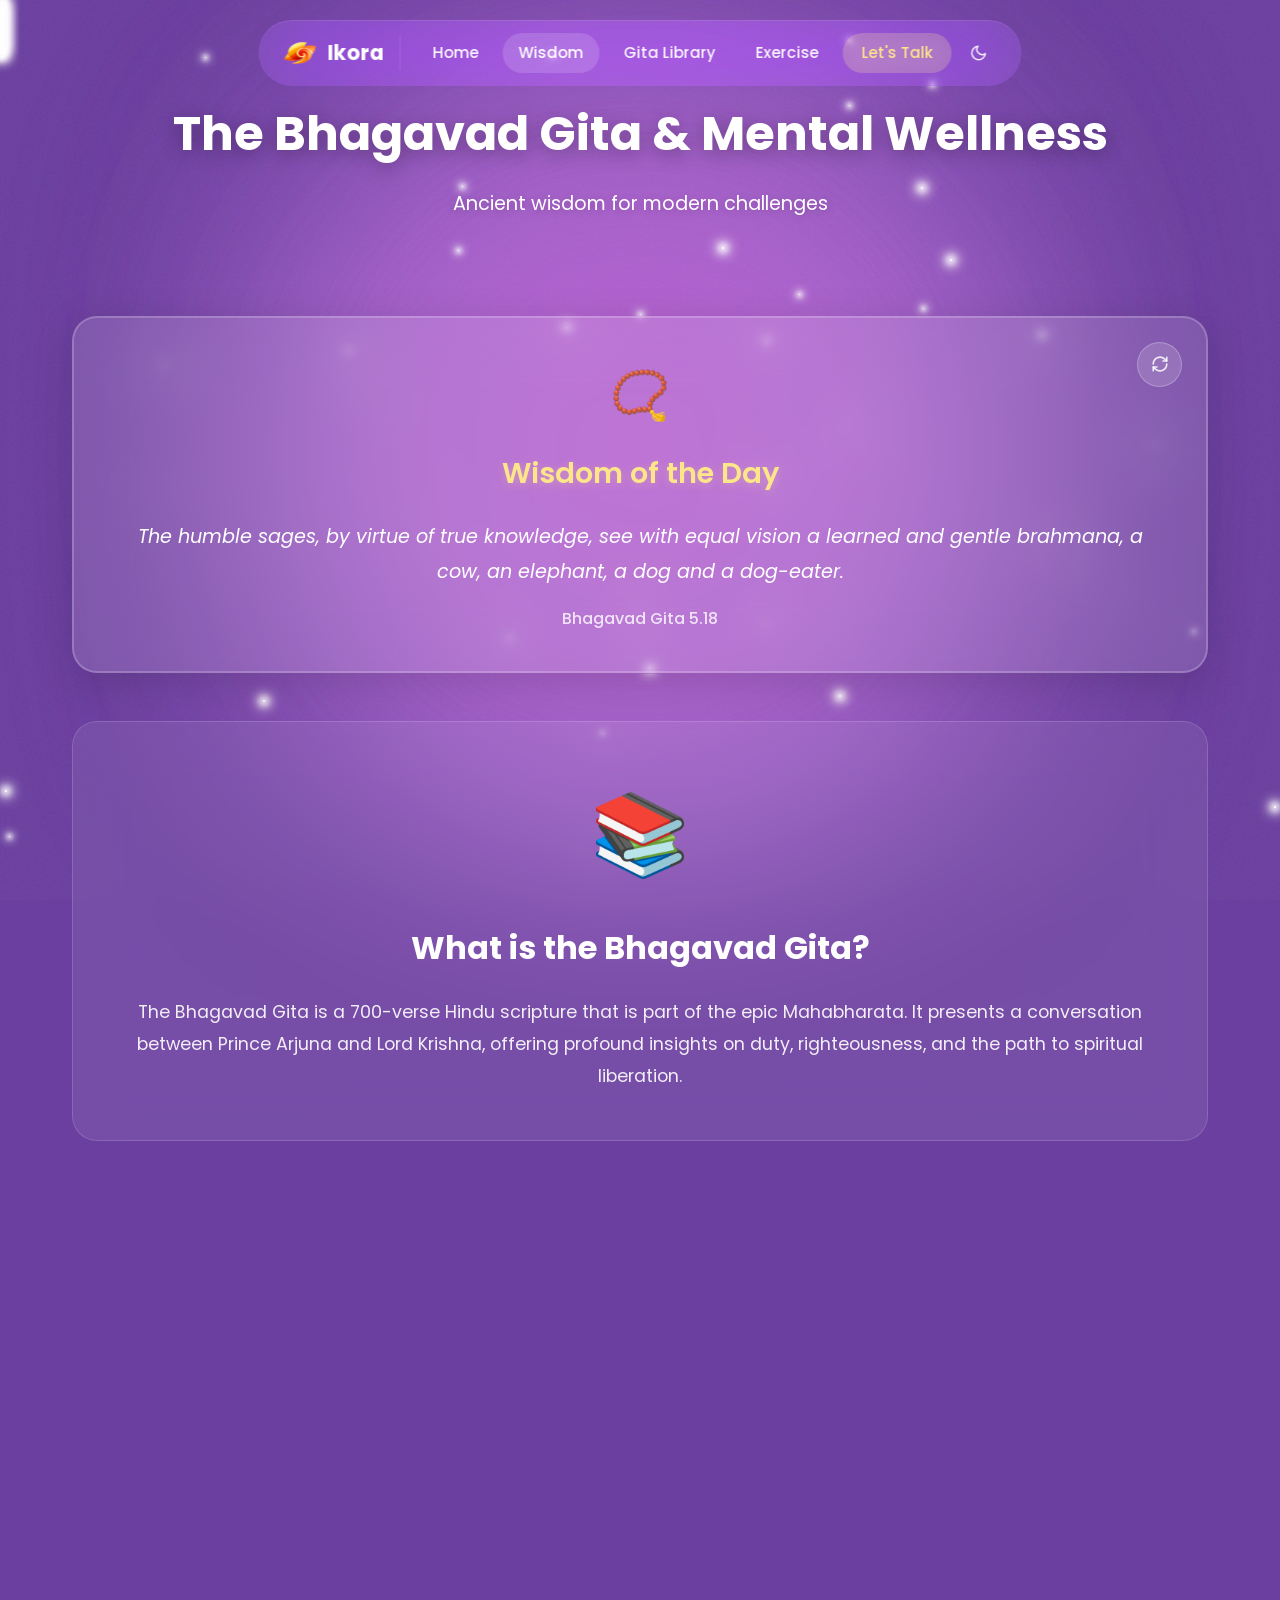
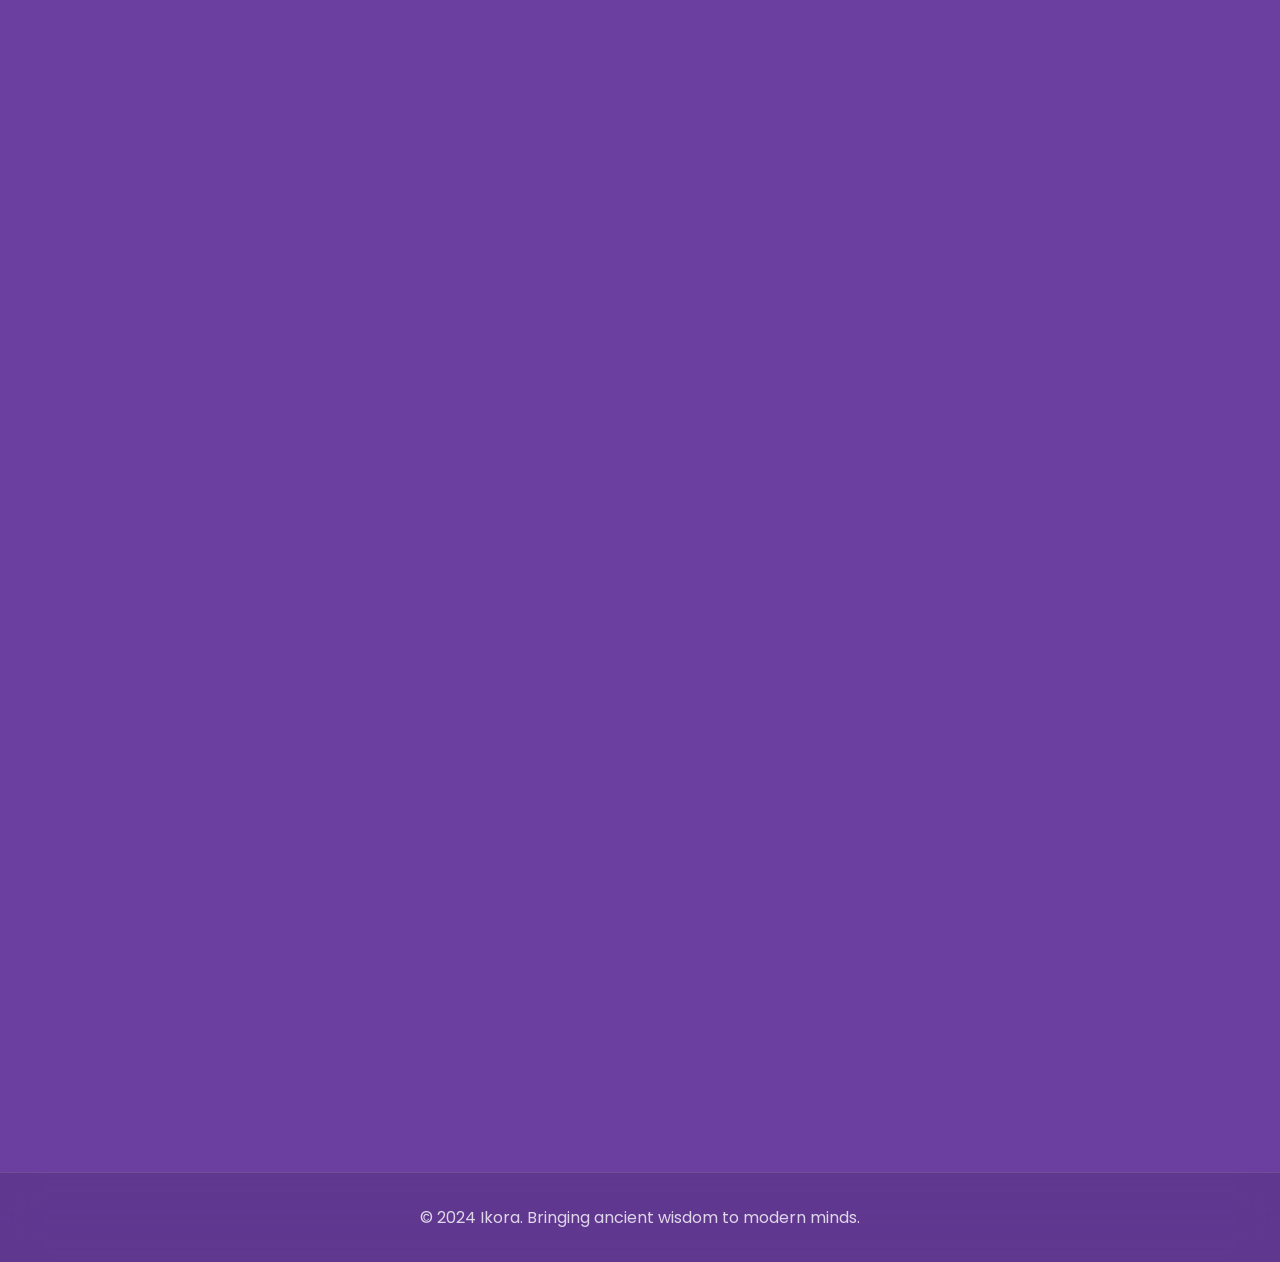
==== commit 541bdcf9: "Update about.html" ====
--- a/about.html
+++ b/about.html
@@ -39,10 +39,12 @@
                 <li><a href="gita-library.html" class="page-link">Gita Library</a></li>
                 <li><a href="exercise.html" class="page-link">Exercise</a></li>
                 <li><a href="auth.html" class="btn-nav page-link">Let's Talk</a></li>
-                <li><button class="theme-toggle" id="themeToggle" title="Toggle Dark Mode" aria-label="Toggle Dark Mode">
-                    <svg class="icon-sun" xmlns="http://www.w3.org/2000/svg" width="18" height="18" viewBox="0 0 24 24" fill="none" stroke="currentColor" stroke-width="2" stroke-linecap="round" stroke-linejoin="round"><circle cx="12" cy="12" r="5"/><line x1="12" y1="1" x2="12" y2="3"/><line x1="12" y1="21" x2="12" y2="23"/><line x1="4.22" y1="4.22" x2="5.64" y2="5.64"/><line x1="18.36" y1="18.36" x2="19.78" y2="19.78"/><line x1="1" y1="12" x2="3" y2="12"/><line x1="21" y1="12" x2="23" y2="12"/><line x1="4.22" y1="19.78" x2="5.64" y2="18.36"/><line x1="18.36" y1="5.64" x2="19.78" y2="4.22"/></svg>
-                    <svg class="icon-moon" xmlns="http://www.w3.org/2000/svg" width="18" height="18" viewBox="0 0 24 24" fill="none" stroke="currentColor" stroke-width="2" stroke-linecap="round" stroke-linejoin="round"><path d="M21 12.79A9 9 0 1 1 11.21 3 7 7 0 0 0 21 12.79z"/></svg>
-                </button></li>
+                <li class="nav-theme-li">
+                    <button class="theme-toggle" id="themeToggle" title="Toggle Dark Mode" aria-label="Toggle Dark Mode">
+                        <svg class="icon-sun" xmlns="http://www.w3.org/2000/svg" width="18" height="18" viewBox="0 0 24 24" fill="none" stroke="currentColor" stroke-width="2" stroke-linecap="round" stroke-linejoin="round"><circle cx="12" cy="12" r="5"/><line x1="12" y1="1" x2="12" y2="3"/><line x1="12" y1="21" x2="12" y2="23"/><line x1="4.22" y1="4.22" x2="5.64" y2="5.64"/><line x1="18.36" y1="18.36" x2="19.78" y2="19.78"/><line x1="1" y1="12" x2="3" y2="12"/><line x1="21" y1="12" x2="23" y2="12"/><line x1="4.22" y1="19.78" x2="5.64" y2="18.36"/><line x1="18.36" y1="5.64" x2="19.78" y2="4.22"/></svg>
+                        <svg class="icon-moon" xmlns="http://www.w3.org/2000/svg" width="18" height="18" viewBox="0 0 24 24" fill="none" stroke="currentColor" stroke-width="2" stroke-linecap="round" stroke-linejoin="round"><path d="M21 12.79A9 9 0 1 1 11.21 3 7 7 0 0 0 21 12.79z"/></svg>
+                    </button>
+                </li>
             </ul>
         </div>
     </nav>
--- a/css/styles-new.css
+++ b/css/styles-new.css
@@ -440,20 +440,32 @@
     justify-content: center;
     cursor: pointer;
     transition: all 0.3s ease;
-    font-size: 1.1rem;
     padding: 0;
     position: relative;
     z-index: 10;
+    color: rgba(255, 255, 255, 0.9);
 }
 
 .theme-toggle:hover {
     background: rgba(255, 255, 255, 0.15);
-    transform: rotate(180deg) scale(1.1);
-}
-
-.theme-icon {
-    font-size: 1.3rem;
+    transform: rotate(20deg) scale(1.1);
+}
+
+/* SVG icon visibility — light mode shows moon, dark mode shows sun */
+.theme-toggle .icon-sun {
+    display: none;
+}
+
+.theme-toggle .icon-moon {
     display: block;
+}
+
+body.dark-mode .theme-toggle .icon-sun {
+    display: block;
+}
+
+body.dark-mode .theme-toggle .icon-moon {
+    display: none;
 }
 
 .user-greeting {
@@ -1854,9 +1866,7 @@
     }
 
     .nav-links li:has(.theme-toggle) {
-        display: flex;
-        justify-content: center;
-        padding: 0.5rem 0;
+        display: none;
     }
     
     .logo-image {
@@ -2698,8 +2708,8 @@
     background: rgba(0, 0, 0, 0.3);
 }
 
-body.dark-mode .theme-toggle .theme-icon::before {
-    content: '☀️';
+body.dark-mode .theme-toggle {
+    color: rgba(255, 255, 255, 0.9);
 }
 
 /* ========================================
@@ -4302,15 +4312,15 @@
     .theme-toggle {
         /* Keep it inline in the top bar */
         position: static !important;
-        margin-left: auto;
-    }
-
-    /* Theme toggle sits in the dropdown too — hide the li wrapper for it
-       and keep it visible in top-bar via a separate approach */
+        z-index: auto !important;
+        margin-left: 0;
+        flex-shrink: 0;
+    }
+
+    /* Theme toggle li inside the dropdown — hide it there,
+       the button is shown in the top bar row instead */
     .nav-links li:has(.theme-toggle) {
-        display: flex;
-        justify-content: center;
-        padding: 0.5rem 0;
+        display: none;
     }
 
     /* Show hamburger */
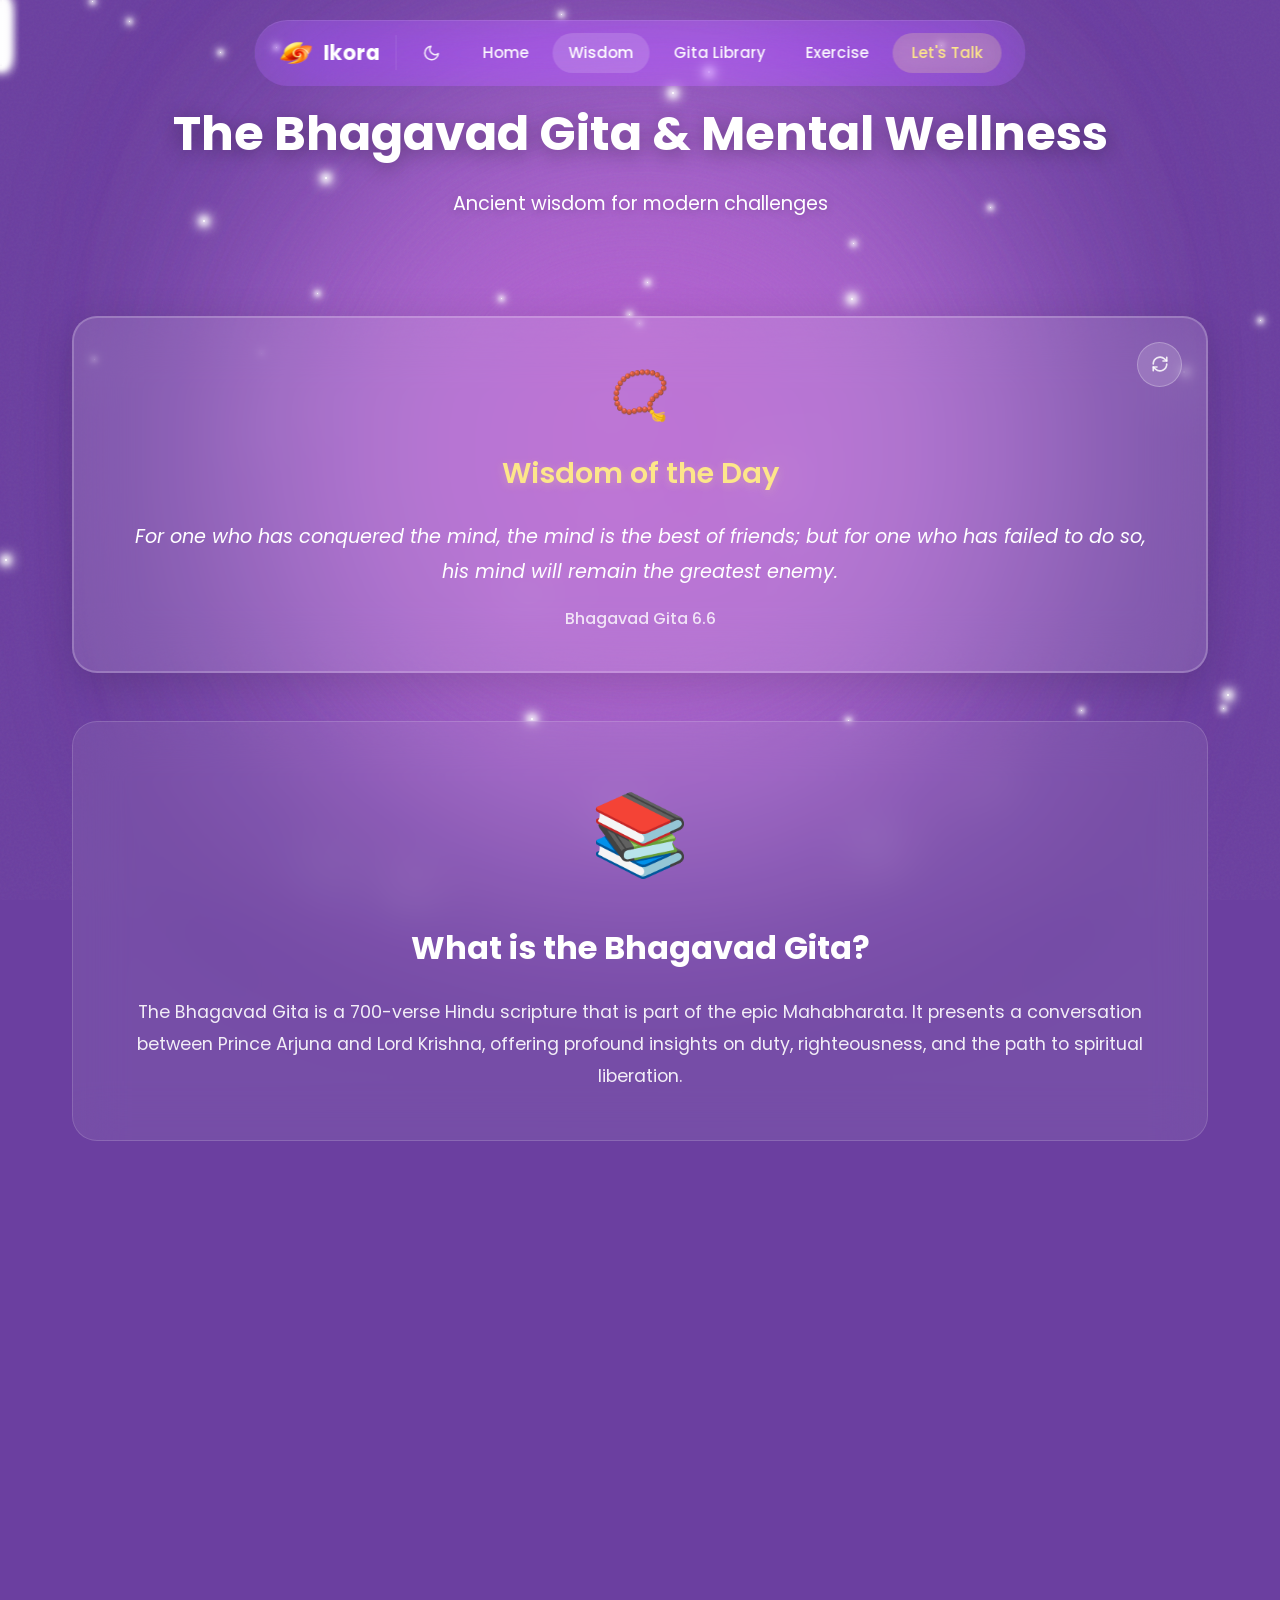
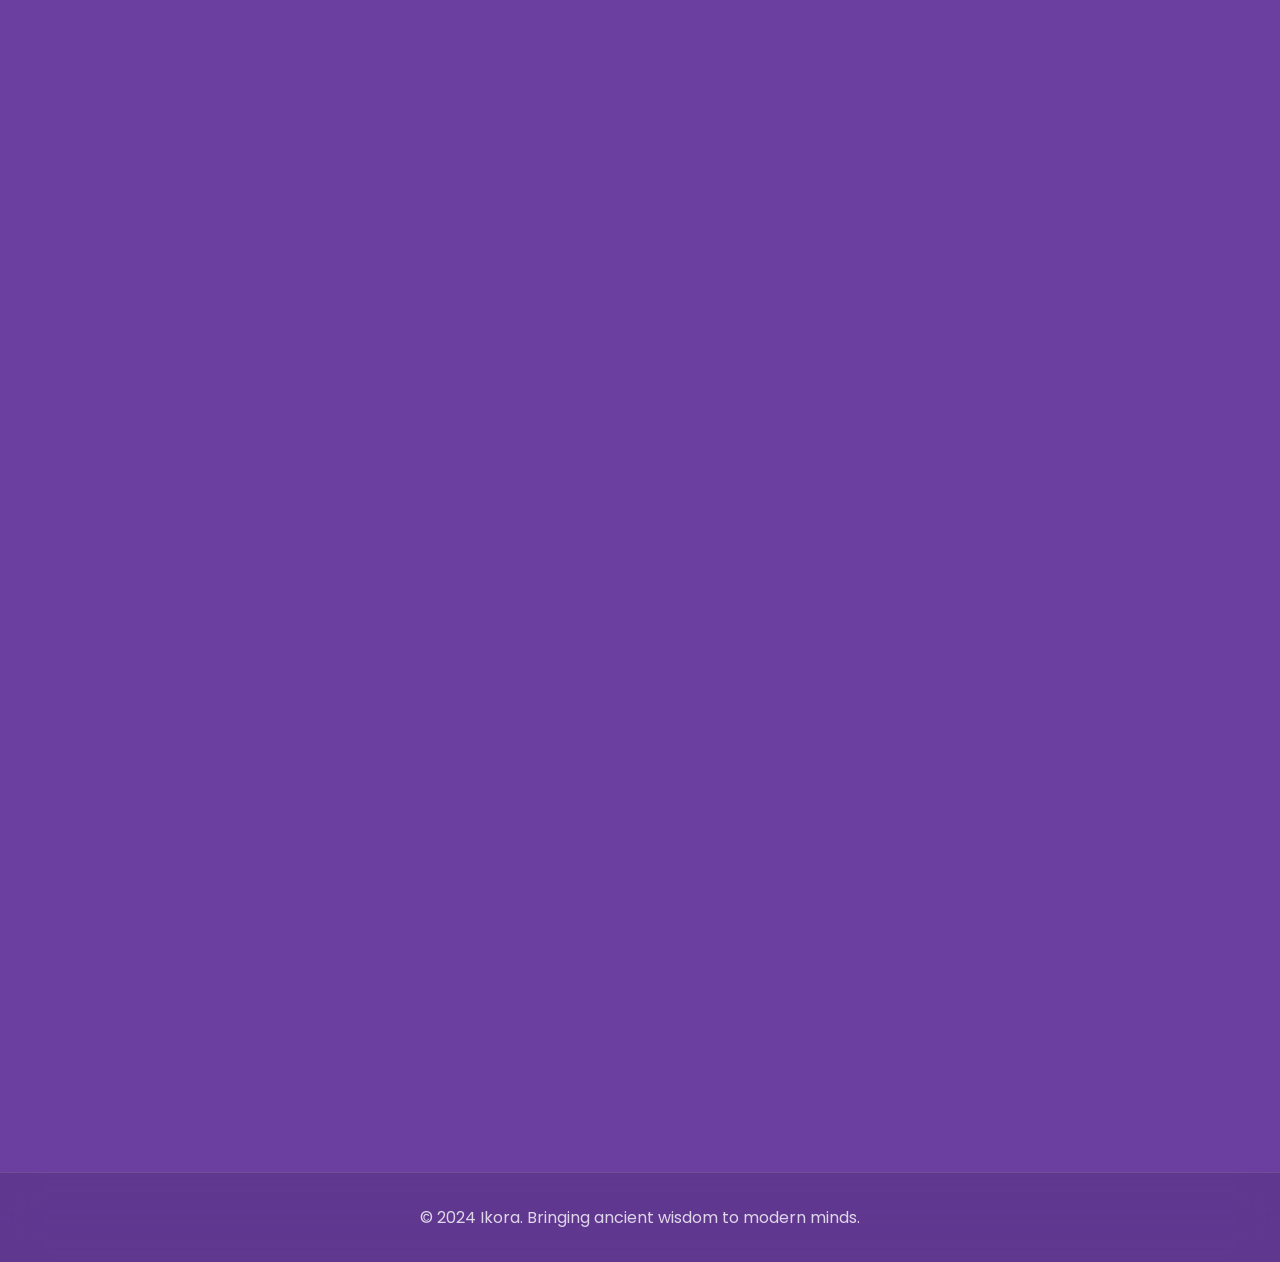
==== commit 55f14fba: "Update sbout.html" ====
--- a/about.html
+++ b/about.html
@@ -33,18 +33,16 @@
             <button class="hamburger" id="hamburger" aria-label="Toggle navigation" aria-expanded="false">
                 <span></span><span></span><span></span>
             </button>
+            <button class="theme-toggle" id="themeToggle" title="Toggle Dark Mode" aria-label="Toggle Dark Mode">
+                <svg class="icon-sun" xmlns="http://www.w3.org/2000/svg" width="18" height="18" viewBox="0 0 24 24" fill="none" stroke="currentColor" stroke-width="2" stroke-linecap="round" stroke-linejoin="round"><circle cx="12" cy="12" r="5"/><line x1="12" y1="1" x2="12" y2="3"/><line x1="12" y1="21" x2="12" y2="23"/><line x1="4.22" y1="4.22" x2="5.64" y2="5.64"/><line x1="18.36" y1="18.36" x2="19.78" y2="19.78"/><line x1="1" y1="12" x2="3" y2="12"/><line x1="21" y1="12" x2="23" y2="12"/><line x1="4.22" y1="19.78" x2="5.64" y2="18.36"/><line x1="18.36" y1="5.64" x2="19.78" y2="4.22"/></svg>
+                <svg class="icon-moon" xmlns="http://www.w3.org/2000/svg" width="18" height="18" viewBox="0 0 24 24" fill="none" stroke="currentColor" stroke-width="2" stroke-linecap="round" stroke-linejoin="round"><path d="M21 12.79A9 9 0 1 1 11.21 3 7 7 0 0 0 21 12.79z"/></svg>
+            </button>
             <ul class="nav-links" id="navLinks">
                 <li><a href="index.html" class="page-link">Home</a></li>
                 <li><a href="about.html" class="active page-link">Wisdom</a></li>
                 <li><a href="gita-library.html" class="page-link">Gita Library</a></li>
                 <li><a href="exercise.html" class="page-link">Exercise</a></li>
                 <li><a href="auth.html" class="btn-nav page-link">Let's Talk</a></li>
-                <li class="nav-theme-li">
-                    <button class="theme-toggle" id="themeToggle" title="Toggle Dark Mode" aria-label="Toggle Dark Mode">
-                        <svg class="icon-sun" xmlns="http://www.w3.org/2000/svg" width="18" height="18" viewBox="0 0 24 24" fill="none" stroke="currentColor" stroke-width="2" stroke-linecap="round" stroke-linejoin="round"><circle cx="12" cy="12" r="5"/><line x1="12" y1="1" x2="12" y2="3"/><line x1="12" y1="21" x2="12" y2="23"/><line x1="4.22" y1="4.22" x2="5.64" y2="5.64"/><line x1="18.36" y1="18.36" x2="19.78" y2="19.78"/><line x1="1" y1="12" x2="3" y2="12"/><line x1="21" y1="12" x2="23" y2="12"/><line x1="4.22" y1="19.78" x2="5.64" y2="18.36"/><line x1="18.36" y1="5.64" x2="19.78" y2="4.22"/></svg>
-                        <svg class="icon-moon" xmlns="http://www.w3.org/2000/svg" width="18" height="18" viewBox="0 0 24 24" fill="none" stroke="currentColor" stroke-width="2" stroke-linecap="round" stroke-linejoin="round"><path d="M21 12.79A9 9 0 1 1 11.21 3 7 7 0 0 0 21 12.79z"/></svg>
-                    </button>
-                </li>
             </ul>
         </div>
     </nav>
--- a/css/styles-new.css
+++ b/css/styles-new.css
@@ -1832,6 +1832,8 @@
         box-shadow: 0 8px 32px rgba(0, 0, 0, 0.3);
         z-index: 999;
         width: 100% !important;
+        max-height: calc(100vh - 60px);
+        overflow-y: auto;
     }
 
     .nav-links.mobile-open {
@@ -1865,8 +1867,23 @@
         width: calc(100% - 2rem) !important;
     }
 
-    .nav-links li:has(.theme-toggle) {
-        display: none;
+    .nav-links li:has(.theme-toggle),
+    .nav-theme-li {
+        display: flex !important;
+        justify-content: center;
+        align-items: center;
+        padding: 0.6rem 0 0.4rem;
+        border-top: 1px solid rgba(255, 255, 255, 0.08);
+        width: 100%;
+    }
+
+    .nav-theme-li .theme-toggle,
+    .nav-links li:has(.theme-toggle) .theme-toggle {
+        position: static !important;
+        z-index: auto !important;
+        width: 38px;
+        height: 38px;
+        margin: 0;
     }
     
     .logo-image {
@@ -4276,6 +4293,8 @@
         box-shadow: 0 8px 32px rgba(0, 0, 0, 0.3);
         z-index: 999;
         width: 100% !important;
+        max-height: calc(100vh - 54px);
+        overflow-y: auto;
     }
 
     .nav-links.mobile-open {
@@ -4310,17 +4329,31 @@
     }
 
     .theme-toggle {
-        /* Keep it inline in the top bar */
         position: static !important;
         z-index: auto !important;
         margin-left: 0;
         flex-shrink: 0;
-    }
-
-    /* Theme toggle li inside the dropdown — hide it there,
-       the button is shown in the top bar row instead */
-    .nav-links li:has(.theme-toggle) {
-        display: none;
+        width: 36px;
+        height: 36px;
+    }
+
+    /* Theme toggle li — show centered at bottom of dropdown */
+    .nav-links li:has(.theme-toggle),
+    .nav-theme-li {
+        display: flex !important;
+        justify-content: center;
+        align-items: center;
+        padding: 0.6rem 0 0.4rem;
+        border-top: 1px solid rgba(255, 255, 255, 0.08);
+        width: 100%;
+    }
+
+    .nav-theme-li .theme-toggle {
+        position: static !important;
+        z-index: auto !important;
+        width: 38px;
+        height: 38px;
+        margin: 0;
     }
 
     /* Show hamburger */
